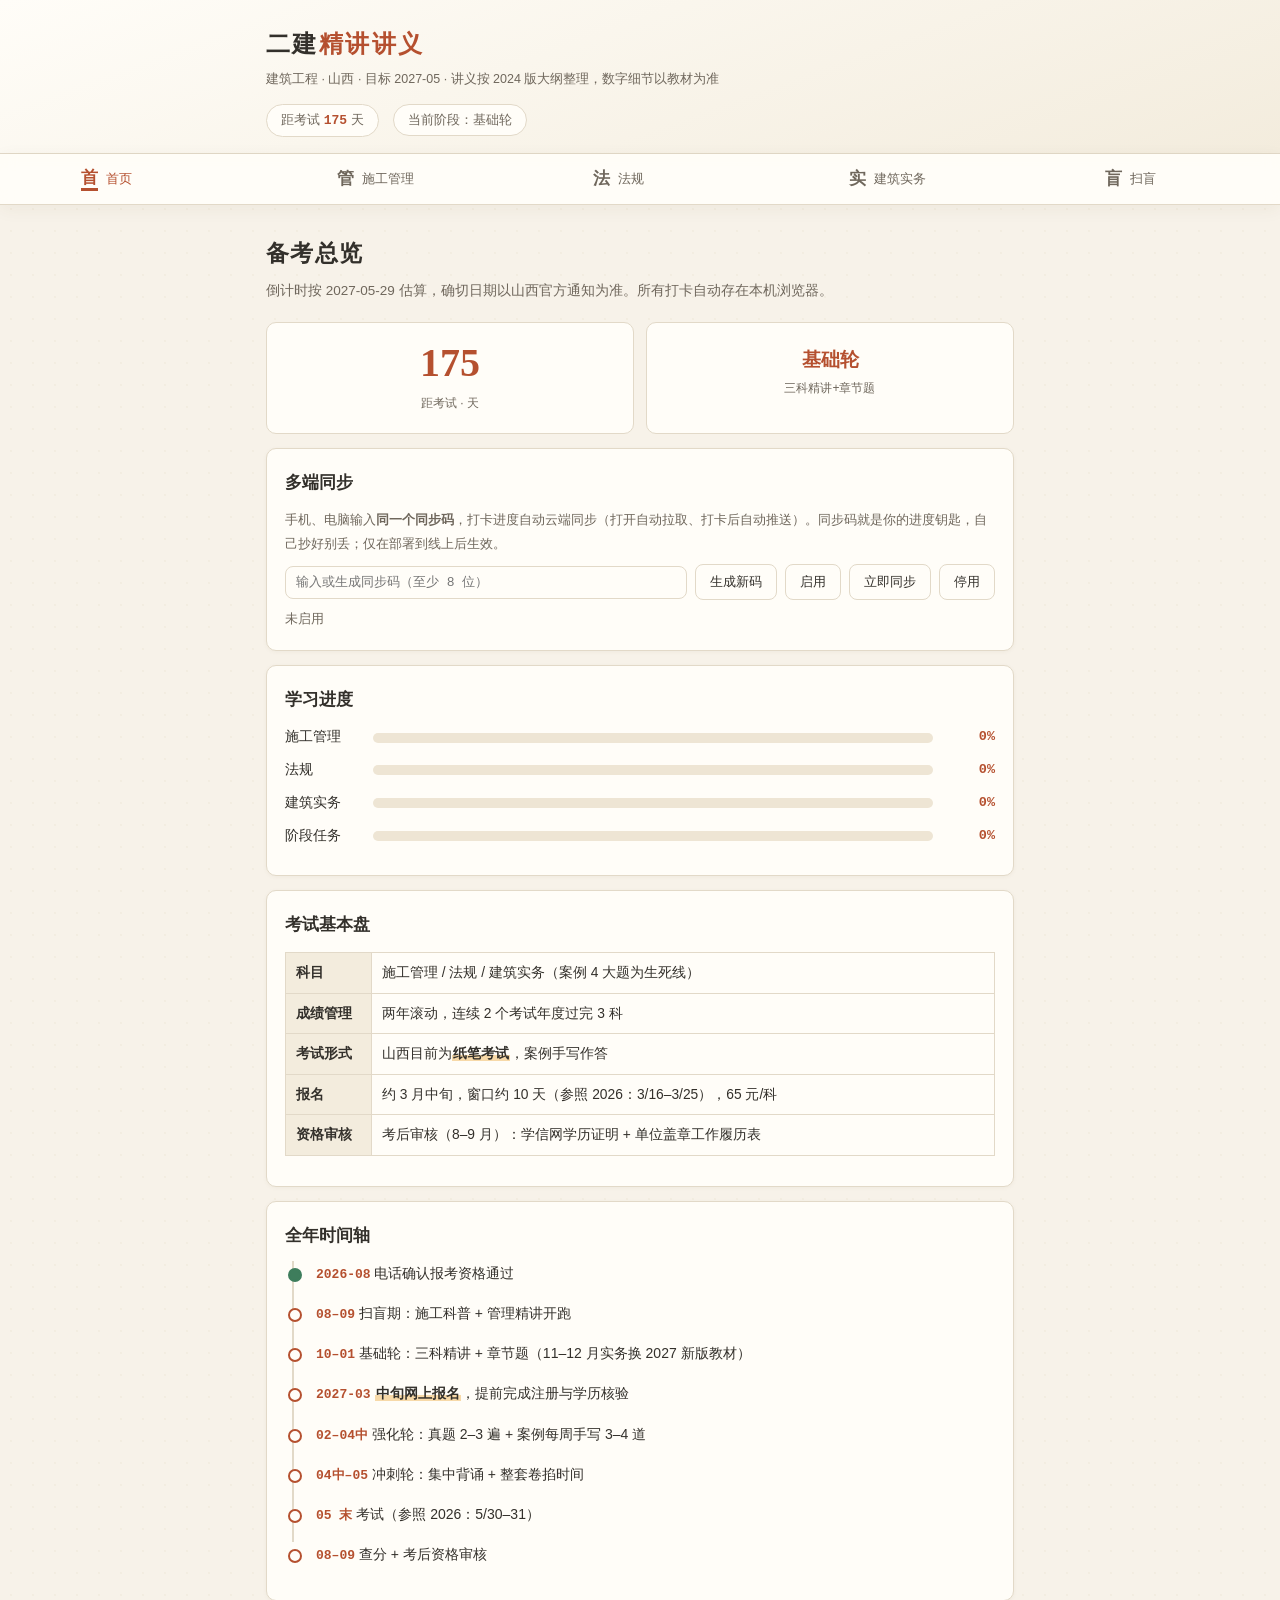
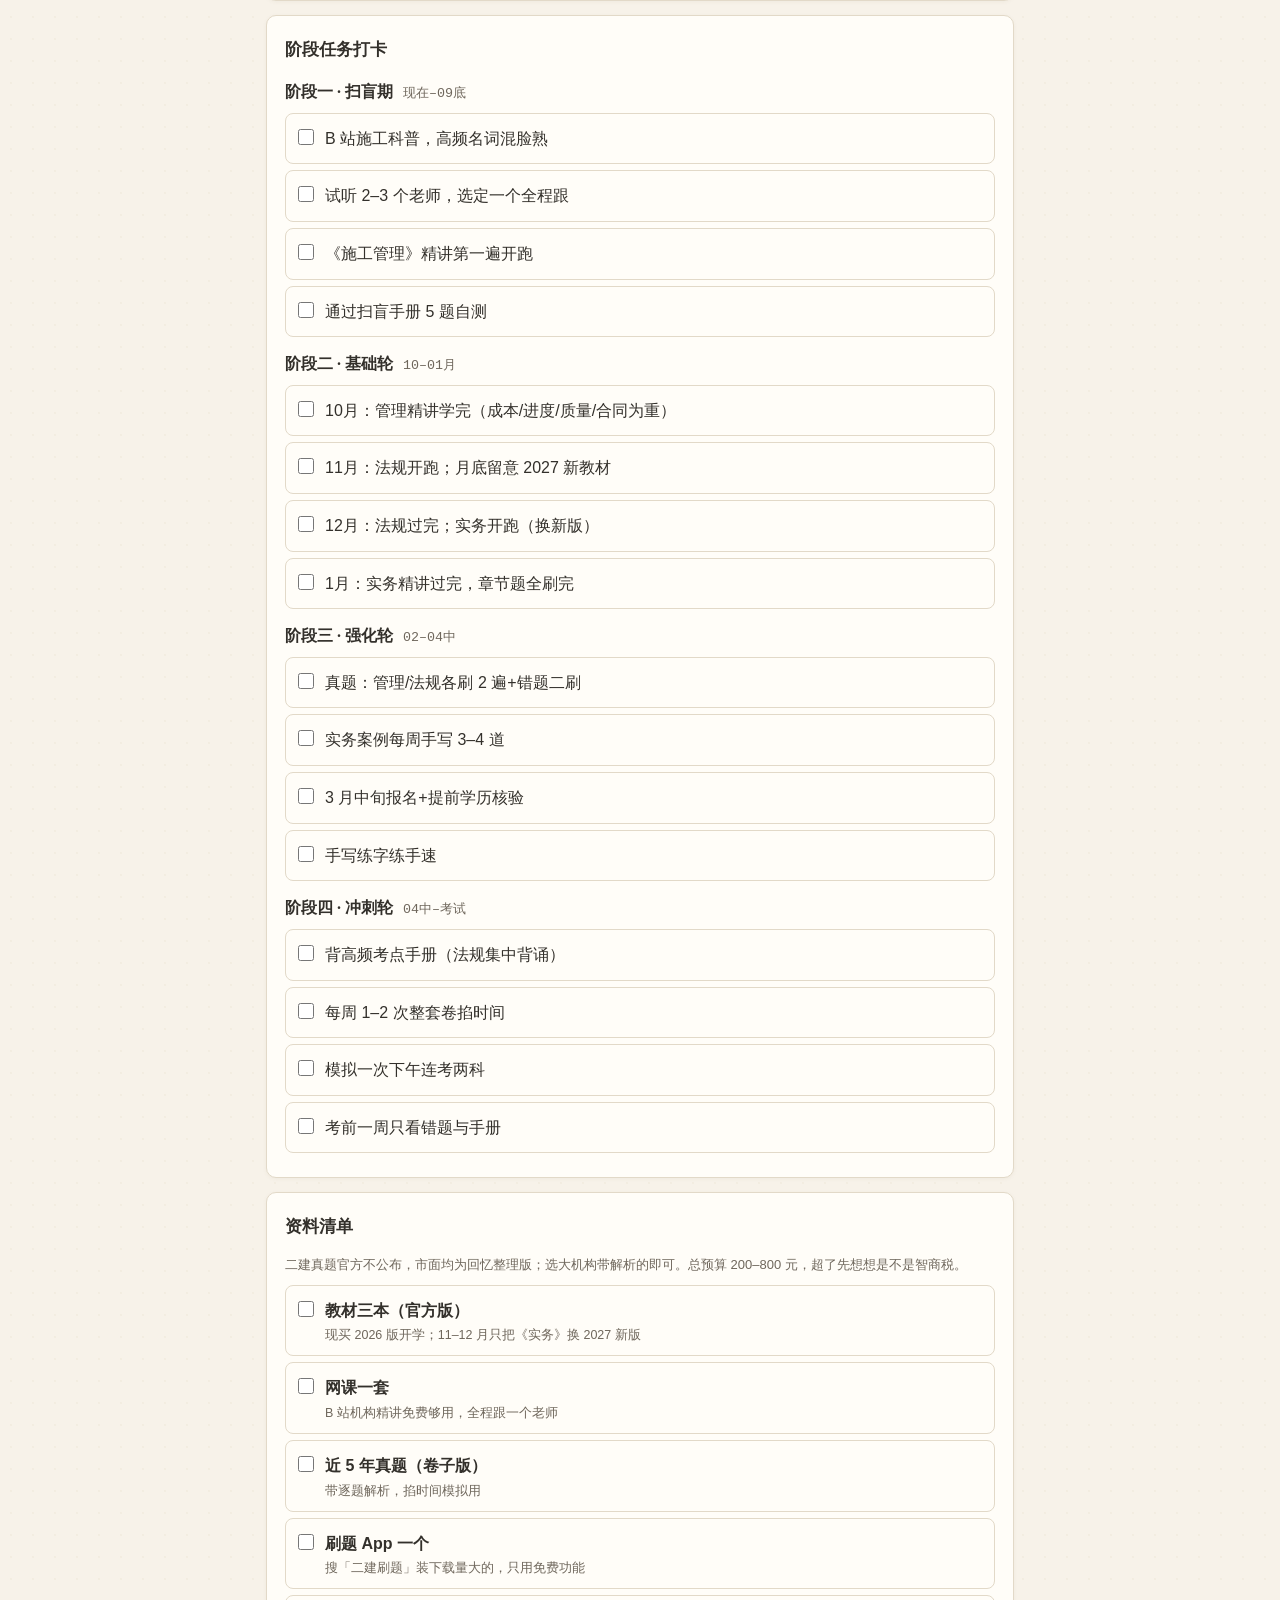
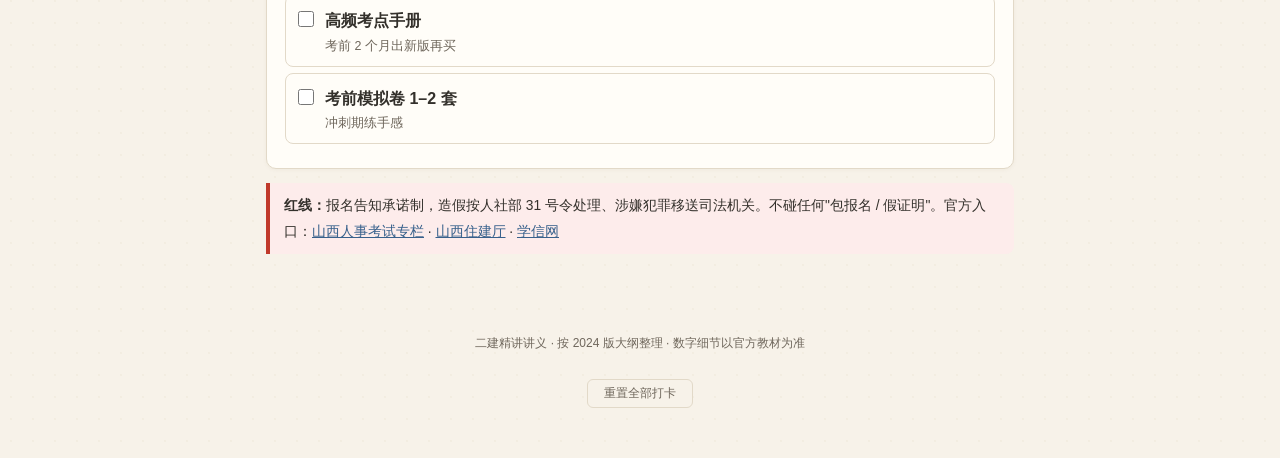
==== site/index.html @ c0845700 "初始化二建备考学习站：讲义页面、部署目录与备考笔记" ====
<!DOCTYPE html>
<html lang="zh-CN">
<head>
<meta charset="UTF-8">
<meta name="viewport" content="width=device-width, initial-scale=1.0, viewport-fit=cover">
<title>二建讲义 · 建筑工程 · 2027</title>
<link rel="manifest" href="manifest.webmanifest">
<meta name="theme-color" content="#b5502f">
<link rel="apple-touch-icon" href="icon.svg">
<style>
:root{
  --bg:#f7f2e9;          /* 米白纸 */
  --card:#fffdf8;
  --ink:#33302b;         /* 墨字 */
  --ink-2:#6f675c;       /* 次级 */
  --line:#e2d9c8;        /* 纸纹线 */
  --brick:#b5502f;       /* 砖陶红:重点/强调 */
  --brick-soft:#f6e3da;
  --gold:#8a6d1f;        /* 口诀金 */
  --gold-bg:#faf0d4;
  --green:#3e7d5c;       /* 完成绿 */
  --green-bg:#e4efe7;
  --blue:#38618c;        /* 链接/公式蓝 */
  --blue-bg:#e7edf5;
  --serif:Georgia,"Times New Roman","SimSun","宋体",serif;
  --sans:"Microsoft YaHei","微软雅黑",-apple-system,sans-serif;
  --mono:Consolas,"Courier New",monospace;
}
*{margin:0;padding:0;box-sizing:border-box}
html{-webkit-text-size-adjust:100%}
body{
  font-family:var(--sans);background:var(--bg);color:var(--ink);
  font-size:16px;line-height:1.85;
  background-image:radial-gradient(rgba(180,150,100,.06) 1px,transparent 1px);
  background-size:22px 22px;
  padding-bottom:calc(64px + env(safe-area-inset-bottom));
}
.wrap{max-width:780px;margin:0 auto;padding:0 16px}
/* ── 页头 ── */
header{
  background:linear-gradient(160deg,#fffdf8,#f3ecdd);
  border-bottom:1px solid var(--line);padding:22px 0 16px;
}
.brand{font-family:var(--serif);font-weight:700;font-size:24px;letter-spacing:.1em}
.brand b{color:var(--brick)}
.brand-sub{font-size:12.5px;color:var(--ink-2);margin-top:2px}
.head-meta{display:flex;gap:14px;align-items:center;margin-top:12px;flex-wrap:wrap;font-size:13px}
.chip{background:var(--card);border:1px solid var(--line);border-radius:20px;padding:3px 14px;color:var(--ink-2)}
.chip b{color:var(--brick);font-family:var(--mono)}
/* ── 底部导航（手机）/顶部（桌面） ── */
nav{
  position:fixed;left:0;right:0;bottom:0;z-index:90;
  background:rgba(255,253,248,.96);backdrop-filter:blur(8px);
  border-top:1px solid var(--line);
  display:flex;justify-content:space-around;
  padding-bottom:env(safe-area-inset-bottom);
  box-shadow:0 -4px 18px rgba(90,70,40,.08);
}
nav button{
  flex:1;max-width:120px;background:none;border:none;cursor:pointer;
  padding:9px 2px 7px;color:var(--ink-2);font-family:var(--sans);
  display:flex;flex-direction:column;align-items:center;gap:1px;font-size:11.5px;
}
nav button .nv{font-family:var(--serif);font-size:17px;font-weight:700;line-height:1.25}
nav button.on{color:var(--brick)}
nav button.on .nv{border-bottom:3px solid var(--brick)}
@media(min-width:820px){
  body{padding-bottom:30px}
  nav{position:sticky;top:0;bottom:auto;border-top:none;border-bottom:1px solid var(--line);box-shadow:0 4px 18px rgba(90,70,40,.06)}
  nav button{flex-direction:row;gap:8px;font-size:13px;padding:13px}
}
/* ── 版块 ── */
main section{display:none;padding:22px 0 40px}
main section.on{display:block;animation:fade .35s ease}
@keyframes fade{from{opacity:0;transform:translateY(8px)}to{opacity:1}}
h2.page-title{font-family:var(--serif);font-size:23px;letter-spacing:.06em;margin:6px 0 4px}
.page-lede{color:var(--ink-2);font-size:13.5px;margin-bottom:18px}
/* ── 卡片 ── */
.card{background:var(--card);border:1px solid var(--line);border-radius:10px;padding:18px;margin-bottom:14px;box-shadow:0 1px 4px rgba(90,70,40,.05)}
.card h3{font-family:var(--serif);font-size:17px;margin-bottom:10px}
/* ── 表格（手机可横滑） ── */
.tbl{overflow-x:auto;-webkit-overflow-scrolling:touch;margin:12px 0}
table{width:100%;border-collapse:collapse;font-size:13.8px;min-width:340px}
th,td{border:1px solid var(--line);padding:7px 10px;text-align:left;vertical-align:top}
th{background:#f3ecdd;font-weight:700;white-space:nowrap}
td{background:var(--card)}
.c{text-align:center}
.mono{font-family:var(--mono)}
mark{background:linear-gradient(transparent 62%,#f7d9a8 62%);color:inherit;font-weight:700;padding:0 1px}
.red{color:var(--brick);font-weight:700}
.dim{color:var(--ink-2)}
a{color:var(--blue)}
/* ── 进度条 ── */
.bar{height:10px;background:#eee5d4;border-radius:6px;overflow:hidden}
.bar>i{display:block;height:100%;width:0;border-radius:6px;background:linear-gradient(90deg,#d3773f,var(--brick));transition:width .7s ease}
.bar-row{display:grid;grid-template-columns:78px 1fr 52px;gap:10px;align-items:center;margin:8px 0;font-size:13.5px}
.bar-row .pct{font-family:var(--mono);text-align:right;color:var(--brick);font-weight:700}
/* ── 倒计时块 ── */
.dash-hero{display:grid;grid-template-columns:1fr 1fr;gap:12px;margin-bottom:14px}
.hero-cell{background:var(--card);border:1px solid var(--line);border-radius:10px;padding:16px;text-align:center}
.hero-cell b{display:block;font-family:var(--serif);font-size:40px;color:var(--brick);line-height:1.2}
.hero-cell span{font-size:12px;color:var(--ink-2)}
/* ── 打卡条目 ── */
.ck{display:flex;gap:11px;align-items:flex-start;padding:10px 12px;margin:6px 0;border:1px solid var(--line);border-radius:8px;background:var(--card);cursor:pointer;user-select:none}
.ck input{margin-top:5px;accent-color:var(--brick);width:16px;height:16px;flex:none;cursor:pointer}
.ck.done{background:var(--green-bg);border-color:#cfe0d3;opacity:.8}
.ck.done .ck-t{text-decoration:line-through;color:var(--ink-2)}
.ck small{display:block;color:var(--ink-2);font-size:12.5px;line-height:1.6}
/* ── 时间轴 ── */
.tl{list-style:none}
.tl li{position:relative;padding:0 0 14px 22px;border-left:2px solid var(--line);margin-left:7px;font-size:14px}
.tl li:last-child{border-left-color:transparent}
.tl li::before{content:"";position:absolute;left:-6px;top:7px;width:10px;height:10px;border-radius:50%;background:var(--card);border:2px solid var(--brick)}
.tl li.done::before{background:var(--green);border-color:var(--green)}
.tl b{color:var(--brick);font-family:var(--mono);font-size:13px}
/* ── 讲义：章节手风琴 ── */
details.lec{background:var(--card);border:1px solid var(--line);border-radius:10px;margin-bottom:12px;overflow:hidden}
details.lec>summary{
  list-style:none;cursor:pointer;padding:14px 16px;display:flex;gap:12px;align-items:center;
  -webkit-tap-highlight-color:transparent;
}
details.lec>summary::-webkit-details-marker{display:none}
.lec-no{
  font-family:var(--serif);font-size:22px;font-weight:700;color:var(--brick);
  width:34px;flex:none;text-align:center;line-height:1;
}
.lec-t{flex:1;min-width:0}
.lec-t b{font-size:15.5px;display:block;line-height:1.5}
.lec-t small{color:var(--ink-2);font-size:12px;display:block}
.lec-stars{color:var(--brick);font-size:12px;letter-spacing:1px;flex:none}
.lec-arrow{flex:none;color:var(--ink-2);transition:transform .25s;font-size:12px}
details[open]>summary .lec-arrow{transform:rotate(90deg)}
details[open]>summary{border-bottom:1px dashed var(--line)}
.lec-body{padding:6px 16px 18px}
/* 讲义排版组件 */
.lec-body h4{
  font-family:var(--serif);font-size:16px;margin:20px 0 8px;padding-left:10px;
  border-left:4px solid var(--brick);line-height:1.5;
}
.lec-body h5{font-size:14.5px;margin:14px 0 6px;color:var(--brick)}
.lec-body p{margin:8px 0;font-size:14.8px}
.lec-body ul,.lec-body ol{padding-left:22px;font-size:14.8px;margin:6px 0}
.lec-body li{margin:4px 0}
.kp{
  border:1px solid var(--line);border-left:4px solid var(--brick);border-radius:0 8px 8px 0;
  background:#fbf7ef;padding:10px 14px;margin:10px 0;font-size:14.5px;
}
.kp::before{content:"考点";display:inline-block;background:var(--brick);color:#fff;font-size:11px;border-radius:4px;padding:1px 7px;margin-right:8px;vertical-align:2px}
.memo{
  background:var(--gold-bg);border:1px dashed #d9bd6e;border-radius:8px;
  padding:10px 14px;margin:10px 0;font-size:14.5px;color:var(--gold);
}
.memo::before{content:"口诀";display:inline-block;background:var(--gold);color:#fff;font-size:11px;border-radius:4px;padding:1px 7px;margin-right:8px;vertical-align:2px}
.formula{
  background:var(--blue-bg);border-radius:8px;padding:12px 14px;margin:10px 0;
  font-family:var(--mono);font-size:14px;color:var(--blue);overflow-x:auto;white-space:nowrap;
}
.trap{
  background:#fdeceb;border:1px solid #eec5c0;border-radius:8px;
  padding:10px 14px;margin:10px 0;font-size:14px;
}
.trap::before{content:"易错";display:inline-block;background:#c0392b;color:#fff;font-size:11px;border-radius:4px;padding:1px 7px;margin-right:8px;vertical-align:2px}
.example{border:1px solid var(--line);border-radius:8px;margin:12px 0;overflow:hidden}
.example>.ex-q{padding:11px 14px;font-size:14.5px;background:#f3efe6}
.example>.ex-q::before{content:"例";display:inline-block;background:var(--green);color:#fff;font-size:11px;border-radius:4px;padding:1px 7px;margin-right:8px;vertical-align:2px}
.example>.ex-a{padding:11px 14px;font-size:14px;border-top:1px dashed var(--line);color:var(--ink-2)}
.numcard{display:grid;grid-template-columns:repeat(auto-fill,minmax(150px,1fr));gap:8px;margin:10px 0}
.numcard div{background:var(--card);border:1px solid var(--line);border-radius:8px;padding:8px 10px;font-size:13px;text-align:center}
.numcard b{display:block;font-family:var(--serif);font-size:20px;color:var(--brick)}
/* 章打卡行 */
.lec-done{display:flex;align-items:center;gap:8px;margin-top:16px;padding-top:12px;border-top:1px dashed var(--line);font-size:13.5px;color:var(--ink-2)}
.lec-done input{accent-color:var(--green);width:17px;height:17px}
/* 术语卡 */
.term-grid{display:grid;grid-template-columns:1fr 1fr;gap:9px}
@media(max-width:560px){.term-grid{grid-template-columns:1fr}}
.term{border:1px solid var(--line);border-radius:8px;background:var(--card);padding:10px 13px;font-size:13.5px;line-height:1.7}
.term b{color:var(--brick);display:block;font-size:14.5px}
/* 自测 */
.quiz{border:1px dashed #d9bd6e;background:var(--gold-bg);border-radius:8px;padding:11px 14px;margin:9px 0}
.quiz .q{font-weight:700;cursor:pointer;font-size:14.5px}
.quiz .a{display:none;margin-top:8px;padding-top:8px;border-top:1px dashed #d9bd6e;font-size:13.8px;color:var(--ink-2)}
.quiz.open .a{display:block}
.note{border-left:4px solid var(--gold);background:var(--gold-bg);padding:10px 14px;border-radius:0 8px 8px 0;font-size:13.8px;margin:12px 0}
.note.warn{border-left-color:#c0392b;background:#fdeceb}
footer{padding:26px 16px 20px;text-align:center;font-size:12px;color:var(--ink-2)}
footer button{background:none;border:1px solid var(--line);border-radius:6px;color:var(--ink-2);padding:5px 16px;font-size:12px;cursor:pointer;margin-top:6px}
.sync-btn{background:var(--card);border:1px solid var(--line);border-radius:8px;color:var(--ink);padding:8px 14px;font-size:13px;cursor:pointer;transition:all .2s}
.sync-btn:hover{border-color:var(--brick);color:var(--brick)}
#sync-input{flex:1;min-width:170px;padding:8px 10px;border:1px solid var(--line);border-radius:8px;background:var(--card);color:var(--ink);font-family:var(--mono);font-size:13px}
.svgwrap{background:var(--card);border:1px solid var(--line);border-radius:10px;padding:10px;margin:12px 0}
.svgwrap svg{width:100%;height:auto;display:block}
.legend{display:flex;gap:18px;flex-wrap:wrap;font-size:12px;color:var(--ink-2);margin-top:6px}
.legend i{display:inline-block;width:22px;height:0;border-top:3px solid var(--ink);vertical-align:middle;margin-right:5px}
.legend .l-key{border-top-color:var(--brick)}
.legend .l-dash{border-top-style:dashed;border-top-width:2px}
</style>
</head>
<body>

<header>
  <div class="wrap">
    <div class="brand">二建<b>精讲讲义</b></div>
    <div class="brand-sub">建筑工程 · 山西 · 目标 2027-05 · 讲义按 2024 版大纲整理，数字细节以教材为准</div>
    <div class="head-meta">
      <span class="chip">距考试 <b id="cd">—</b> 天</span>
      <span class="chip" id="phase-chip">—</span>
    </div>
  </div>
</header>

<nav id="nav">
  <button data-t="home" class="on"><span class="nv">首</span>首页</button>
  <button data-t="mgmt"><span class="nv">管</span>施工管理</button>
  <button data-t="law"><span class="nv">法</span>法规</button>
  <button data-t="prac"><span class="nv">实</span>建筑实务</button>
  <button data-t="base"><span class="nv">盲</span>扫盲</button>
</nav>

<main class="wrap">

<!-- ════════════ 首页 ════════════ -->
<section id="home" class="on">
  <h2 class="page-title">备考总览</h2>
  <p class="page-lede">倒计时按 2027-05-29 估算，确切日期以山西官方通知为准。所有打卡自动存在本机浏览器。</p>

  <div class="dash-hero">
    <div class="hero-cell"><b id="cd2">—</b><span>距考试 · 天</span></div>
    <div class="hero-cell"><b id="phase-name" style="font-size:19px;padding-top:10px">—</b><span id="phase-task">—</span></div>
  </div>

  <div class="card">
    <h3>多端同步</h3>
    <p class="dim" style="font-size:13px;margin-bottom:8px">手机、电脑输入<b>同一个同步码</b>，打卡进度自动云端同步（打开自动拉取、打卡后自动推送）。同步码就是你的进度钥匙，自己抄好别丢；仅在部署到线上后生效。</p>
    <div style="display:flex;gap:8px;flex-wrap:wrap;align-items:center">
      <input id="sync-input" placeholder="输入或生成同步码（至少 8 位）">
      <button class="sync-btn" id="btn-gen">生成新码</button>
      <button class="sync-btn" id="btn-use">启用</button>
      <button class="sync-btn" id="btn-sync">立即同步</button>
      <button class="sync-btn" id="btn-off">停用</button>
    </div>
    <div class="dim" style="font-size:12.5px;margin-top:8px" id="sync-status">未启用</div>
  </div>

  <div class="card">
    <h3>学习进度</h3>
    <div class="bar-row"><span>施工管理</span><div class="bar"><i id="bar-m"></i></div><span class="pct" id="pct-m">0%</span></div>
    <div class="bar-row"><span>法规</span><div class="bar"><i id="bar-f"></i></div><span class="pct" id="pct-f">0%</span></div>
    <div class="bar-row"><span>建筑实务</span><div class="bar"><i id="bar-s"></i></div><span class="pct" id="pct-s">0%</span></div>
    <div class="bar-row"><span>阶段任务</span><div class="bar"><i id="bar-p"></i></div><span class="pct" id="pct-p">0%</span></div>
  </div>

  <div class="card">
    <h3>考试基本盘</h3>
    <div class="tbl"><table>
      <tr><th style="width:86px">科目</th><td>施工管理 / 法规 / 建筑实务（案例 4 大题为生死线）</td></tr>
      <tr><th>成绩管理</th><td>两年滚动，连续 2 个考试年度过完 3 科</td></tr>
      <tr><th>考试形式</th><td>山西目前为<mark>纸笔考试</mark>，案例手写作答</td></tr>
      <tr><th>报名</th><td>约 3 月中旬，窗口约 10 天（参照 2026：3/16–3/25），65 元/科</td></tr>
      <tr><th>资格审核</th><td>考后审核（8–9 月）：学信网学历证明 + 单位盖章工作履历表</td></tr>
    </table></div>
  </div>

  <div class="card">
    <h3>全年时间轴</h3>
    <ul class="tl">
      <li class="done"><b>2026-08</b> 电话确认报考资格通过</li>
      <li><b>08–09</b> 扫盲期：施工科普 + 管理精讲开跑</li>
      <li><b>10–01</b> 基础轮：三科精讲 + 章节题（11–12 月实务换 2027 新版教材）</li>
      <li><b>2027-03</b> <mark>中旬网上报名</mark>，提前完成注册与学历核验</li>
      <li><b>02–04中</b> 强化轮：真题 2–3 遍 + 案例每周手写 3–4 道</li>
      <li><b>04中–05</b> 冲刺轮：集中背诵 + 整套卷掐时间</li>
      <li><b>05 末</b> 考试（参照 2026：5/30–31）</li>
      <li><b>08–09</b> 查分 + 考后资格审核</li>
    </ul>
  </div>

  <div class="card">
    <h3>阶段任务打卡</h3>
    <div id="plan-box"></div>
  </div>

  <div class="card">
    <h3>资料清单</h3>
    <p class="dim" style="font-size:13px;margin-bottom:8px">二建真题官方不公布，市面均为回忆整理版；选大机构带解析的即可。总预算 200–800 元，超了先想想是不是智商税。</p>
    <div id="mat-box"></div>
  </div>

  <div class="note warn"><b>红线：</b>报名告知承诺制，造假按人社部 31 号令处理、涉嫌犯罪移送司法机关。不碰任何"包报名 / 假证明"。官方入口：<a href="https://rst.shanxi.gov.cn/rsks/" target="_blank">山西人事考试专栏</a> · <a href="https://zjt.shanxi.gov.cn/" target="_blank">山西住建厅</a> · <a href="https://www.chsi.com.cn" target="_blank">学信网</a></div>
</section>

<!-- ════════════ 施工管理 ════════════ -->
<section id="mgmt">
  <h2 class="page-title">建设工程施工管理</h2>
  <p class="page-lede">七章 · 理解型科目 · 实务案例的地基。学习顺序即章节顺序；成本、进度、质量、合同四章为重中之重。学完一章在章末打卡。</p>

  <!-- 第一章 -->
  <details class="lec" id="lec-m1">
    <summary><span class="lec-no">壹</span><span class="lec-t"><b>施工管理</b><small>组织论 · 项目经理 · 风险 · 监理</small></span><span class="lec-stars">★★☆</span><span class="lec-arrow">▶</span></summary>
    <div class="lec-body">
      <h4>1. 建设工程项目管理的类型</h4>
      <p>按管理方立场分：<mark>业主方</mark>（管理的核心，全过程）、设计方、施工方、供货方、建设项目工程总承包方的项目管理。</p>
      <div class="kp">业主方项目管理的目标：投资目标、进度目标、质量目标；其项目管理是全过程的管理，是<mark>管理的核心</mark>。</div>
      <div class="kp">施工方项目管理的目标：施工<mark>成本</mark>目标、施工<mark>进度</mark>目标、施工<mark>质量</mark>目标（还有安全目标）。选择题常拿"投资目标"混进施工方目标里——投资目标属于业主方。</div>
      <h4>2. 施工管理的组织（组织论，年年考）</h4>
      <p>组织论三大工具关系：<mark>项目结构图</mark>（把项目拆成任务，WBS 思想）→ <mark>组织结构图</mark>（谁指挥谁）→ <mark>合同结构图</mark>（谁和谁签合同）。三种图长得像，考区别：</p>
      <div class="tbl"><table>
        <tr><th>图</th><th>反映</th><th>连线含义</th></tr>
        <tr><td>项目结构图</td><td>任务分解</td><td>矩形框 + 直线，无方向</td></tr>
        <tr><td>组织结构图</td><td>指令关系</td><td><mark>单向箭线</mark>（上指挥下）</td></tr>
        <tr><td>合同结构图</td><td>合同关系</td><td><mark>双向箭线</mark></td></tr>
      </table></div>
      <h5>三种组织结构模式</h5>
      <div class="tbl"><table>
        <tr><th>模式</th><th>指令源</th><th>特点</th></tr>
        <tr><td>职能组织结构</td><td class="red">多个</td><td>各职能部门都能下指令，易矛盾（传统企业）</td></tr>
        <tr><td>线性组织结构</td><td class="red">唯一</td><td>指令路径单一不打架，但路径可能太长（军队式）</td></tr>
        <tr><td>矩阵组织结构</td><td class="red">纵横两个</td><td>纵向职能 + 横向项目；指令矛盾时可由总经理协调或授权一方优先（大型项目常用）</td></tr>
      </table></div>
      <div class="memo">指令源数量：职能"多"、线性"一"、矩阵"二"——多一二，念一遍就记住。</div>
      <div class="svgwrap"><svg viewBox="0 0 720 215" xmlns="http://www.w3.org/2000/svg" font-family="Microsoft YaHei,sans-serif">
        <line x1="240" y1="12" x2="240" y2="185" stroke="#e2d9c8"/><line x1="480" y1="12" x2="480" y2="185" stroke="#e2d9c8"/>
        <rect x="70" y="22" width="100" height="30" rx="4" fill="#fffdf8" stroke="#33302b" stroke-width="1.5"/><text x="120" y="42" text-anchor="middle" font-size="13" fill="#33302b">项目经理</text>
        <rect x="28" y="85" width="88" height="30" rx="4" fill="#fffdf8" stroke="#33302b" stroke-width="1.5"/><text x="72" y="105" text-anchor="middle" font-size="13" fill="#33302b">技术部</text>
        <rect x="124" y="85" width="88" height="30" rx="4" fill="#fffdf8" stroke="#33302b" stroke-width="1.5"/><text x="168" y="105" text-anchor="middle" font-size="13" fill="#33302b">生产部</text>
        <rect x="70" y="150" width="100" height="30" rx="4" fill="#fffdf8" stroke="#33302b" stroke-width="1.5"/><text x="120" y="170" text-anchor="middle" font-size="13" fill="#33302b">作业队</text>
        <path d="M120,52 V66 H72 V77" fill="none" stroke="#33302b" stroke-width="1.5"/><polygon points="68,77 72,85 76,77" fill="#33302b"/>
        <path d="M120,52 V66 H168 V77" fill="none" stroke="#33302b" stroke-width="1.5"/><polygon points="164,77 168,85 172,77" fill="#33302b"/>
        <path d="M72,115 V132 H120 V137" fill="none" stroke="#b5502f" stroke-width="1.8"/>
        <path d="M168,115 V132 H120 V137" fill="none" stroke="#b5502f" stroke-width="1.8"/><polygon points="116,137 120,145 124,137" fill="#b5502f"/>
        <text x="120" y="205" text-anchor="middle" font-size="12" fill="#b5502f">职能式：多指令源，易打架</text>
        <rect x="310" y="22" width="100" height="30" rx="4" fill="#fffdf8" stroke="#33302b" stroke-width="1.5"/><text x="360" y="42" text-anchor="middle" font-size="13" fill="#33302b">项目经理</text>
        <rect x="310" y="85" width="100" height="30" rx="4" fill="#fffdf8" stroke="#33302b" stroke-width="1.5"/><text x="360" y="105" text-anchor="middle" font-size="13" fill="#33302b">施工员</text>
        <rect x="310" y="150" width="100" height="30" rx="4" fill="#fffdf8" stroke="#33302b" stroke-width="1.5"/><text x="360" y="170" text-anchor="middle" font-size="13" fill="#33302b">作业队</text>
        <line x1="360" y1="52" x2="360" y2="77" stroke="#33302b" stroke-width="1.8"/><polygon points="356,77 360,85 364,77" fill="#33302b"/>
        <line x1="360" y1="115" x2="360" y2="142" stroke="#33302b" stroke-width="1.8"/><polygon points="356,142 360,150 364,142" fill="#33302b"/>
        <text x="360" y="205" text-anchor="middle" font-size="12" fill="#33302b">线性式：指令唯一，路径可能长</text>
        <rect x="550" y="22" width="100" height="30" rx="4" fill="#fffdf8" stroke="#33302b" stroke-width="1.5"/><text x="600" y="42" text-anchor="middle" font-size="13" fill="#33302b">职能部门</text>
        <rect x="486" y="110" width="84" height="30" rx="4" fill="#fffdf8" stroke="#b5502f" stroke-width="1.5"/><text x="528" y="130" text-anchor="middle" font-size="13" fill="#b5502f">项目经理</text>
        <rect x="600" y="104" width="106" height="40" rx="4" fill="#f6e3da" stroke="#33302b" stroke-width="1.5"/><text x="653" y="129" text-anchor="middle" font-size="13" fill="#33302b">作业任务</text>
        <line x1="600" y1="52" x2="600" y2="96" stroke="#33302b" stroke-width="1.8"/><polygon points="596,96 600,104 604,96" fill="#33302b"/>
        <line x1="570" y1="125" x2="592" y2="125" stroke="#b5502f" stroke-width="1.8"/><polygon points="592,121 600,125 592,129" fill="#b5502f"/>
        <text x="600" y="205" text-anchor="middle" font-size="12" fill="#33302b">矩阵式：纵横两个指令源</text>
      </svg></div>
      <h4>3. 施工组织设计</h4>
      <p>分类：<mark>施工组织总设计</mark>（以整个建设项目为对象）、<mark>单位工程施工组织设计</mark>（以单位工程为对象）、<mark>施工方案</mark>（以分部分项工程为对象）。基本内容五大件：工程概况、施工部署与施工方案、施工进度计划、施工平面图、主要技术经济指标。</p>
      <h4>4. 项目经理（与二建证书直接相关）</h4>
      <div class="kp">施工企业项目经理是企业法定代表人在项目上的<mark>委托代理人</mark>，其权限来自企业法定代表人的授权（法定代表人授权委托书）。</div>
      <ul>
        <li>项目经理的责任：贯彻法规与企业制度、履行项目管理目标责任书、组织编制项目管理实施规划等</li>
        <li>大中型工程项目施工的项目经理必须由<mark>取得建造师注册证书</mark>的人员担任</li>
      </ul>
      <h4>5. 施工风险管理</h4>
      <div class="formula">流程：风险识别 → 风险评估 → 风险响应 → 风险控制</div>
      <p>风险响应对策四种：<mark>规避</mark>（不干了/改方案）、<mark>减轻</mark>、<mark>自留</mark>（自己扛）、<mark>转移</mark>（买保险、分包）。选择题给场景判断属于哪种。</p>
      <h4>6. 建设工程监理</h4>
      <div class="kp">监理的工作性质：<mark>服务性、科学性、独立性、公正性</mark>。"公正性"指在委托方（业主）与被监理方（施工方）间公正——监理受业主委托但不偏袒业主。</div>
      <ul>
        <li>监理主要方式：<mark>旁站</mark>（关键部位全程盯）、<mark>巡视</mark>（转着看）、<mark>平行检验</mark>（自己独立测一遍）</li>
        <li>工程建设监理规划：总监理工程师主持编制；监理实施细则：专业监理工程师编制</li>
        <li>监理发现严重质量隐患：要求整改 → 拒不整改则<mark>报告建设单位</mark>；必要时要求暂停施工</li>
      </ul>
      <div class="trap">"监理受业主委托，所以听业主的"——错。监理具有独立性与公正性，对违法违规行为不能配合业主隐瞒。</div>
      <h4>7. 项目目标的动态控制（每年必考）</h4>
      <div class="formula">动态控制三步循环：① 目标分解 → ② 收集实际值与计划值<mark>定期比较</mark> → ③ 有偏差则纠偏（循环往复）</div>
      <div class="kp">纠偏措施四类（判断题）：<mark>组织措施</mark>（调人员、调分工、调流程——最常用且通常最经济）、<mark>管理措施</mark>（调方法、调合同、调风险应对）、<mark>经济措施</mark>（资金保障、奖惩）、<mark>技术措施</mark>（改设计、改方案、改工艺）。给场景判类别是固定题型："调整进度管理的方法和手段"属于管理措施，别选成组织措施。</div>
      <div class="trap">动态控制的核心环节是"定期<mark>比较</mark>计划值与实际值"——不是"收集数据"也不是"纠偏"，单选爱抠这个字眼。</div>
      <h4>8. 施工组织设计的编审与动态管理</h4>
      <ul>
        <li>施工组织设计由项目负责人主持编制，<mark>施工单位技术负责人</mark>审批；专项施工方案由项目技术负责人组织编制</li>
        <li>规模较大的分部分项工程和专业性较强的项目，单独编制专项施工方案</li>
        <li>动态管理：工程设计有重大修改、主要施工方法有重大调整、主要施工资源配置有重大调整、施工环境有重大改变时，<mark>及时修改或补充</mark>施工组织设计，重新审批后实施</li>
      </ul>
      <h4>9. 项目管理目标责任书与项目经理权限</h4>
      <ul>
        <li>项目管理目标责任书：<mark>企业法定代表人或其授权人</mark>与项目经理协商制定，在项目实施之前签订</li>
        <li>项目经理主要权限：参与项目招投标与合同签订、参与组建项目部、主持项目部工作、决定授权范围内的资金投入和使用、参与选择物资供应单位、参与选择并直接管理分包人等</li>
        <li>项目经理不得同时担任两个及以上项目的项目负责人（发包人书面同意且非施工高峰期等特殊情形除外，以教材为准）</li>
      </ul>
      <h4>10. 施工风险的评估与分级</h4>
      <div class="tbl"><table>
        <tr><th>维度</th><th>说明</th></tr>
        <tr><td>风险量 = 概率 × 损失</td><td>二维评估：发生概率（大/小）× 损失量（大/小）组成风险等级矩阵</td></tr>
        <tr><td>概率大 + 损失大</td><td>高风险——优先规避或转移</td></tr>
        <tr><td>概率小 + 损失小</td><td>低风险——通常自留</td></tr>
      </table></div>
      <p>施工风险类型四类：组织风险、经济与管理风险、工程环境风险（自然灾害、地质条件）、技术风险（设计缺陷、工艺不成熟）——给场景判类型。</p>
      <div class="lec-done"><input type="checkbox" data-id="m1" class="lecdone">本章讲义已学完（同步到首页进度）</div>
    </div>
  </details>

  <!-- 第二章 -->
  <details class="lec" id="lec-m2">
    <summary><span class="lec-no">贰</span><span class="lec-t"><b>施工成本管理</b><small>费用构成 · 计价 · 赢得值法（必考计算）</small></span><span class="lec-stars">★★★</span><span class="lec-arrow">▶</span></summary>
    <div class="lec-body">
      <h4>1. 建筑安装工程费的两种拆法（先分清"按什么划分"）</h4>
      <div class="tbl"><table>
        <tr><th>划分方式</th><th>组成</th></tr>
        <tr><td><mark>按费用构成要素</mark></td><td>人工费 + 材料费 + 施工机具使用费 + 企业管理费 + 利润 + 规费 + 税金</td></tr>
        <tr><td><mark>按造价形成</mark></td><td>分部分项工程费 + 措施项目费 + 其他项目费 + 规费 + 税金</td></tr>
      </table></div>
      <div class="memo">要素看"人材机管利规税"；造价看"分措其规税"。规费税金两边都有。</div>
      <ul>
        <li>人工费包括：工资、奖金、津贴补贴、加班加点工资、特殊情况下支付的工资</li>
        <li>规费（政府强制缴纳）：社会保险费（养老/失业/医疗/生育/工伤）+ 住房公积金——<mark>不得作为竞争性费用</mark></li>
        <li>措施项目费：安全文明施工费（<mark>不可竞争费</mark>）、夜间施工、二次搬运、冬雨期施工、大型机械进出场及安拆等</li>
      </ul>
      <div class="trap">"安全文明施工费可以让利优惠"——错，它是不可竞争费用，投标不得低于规定标准。</div>
      <h4>2. 增值税</h4>
      <div class="kp">一般计税方法：税率 <mark>9%</mark>（建筑业），税前造价不含可抵扣进项税；简易计税：征收率 <mark>3%</mark>（小规模纳税人或清包工/甲供工程等可选）。具体适用以教材为准。</div>
      <h4>3. 成本管理的任务链</h4>
      <div class="formula">成本预测 → 成本计划 → 成本控制 → 成本核算 → 成本分析 → 成本考核</div>
      <ul>
        <li>成本计划三类：<mark>竞争性</mark>（投标报价用）、<mark>指导性</mark>（选派项目经理阶段、责任成本目标）、<mark>实施性</mark>（项目施工准备阶段、以施工预算为依据编制）</li>
        <li>成本核算"三同步"：形象进度、产值统计、实际成本归集三者口径一致</li>
        <li>成本分析基本方法：比较法、<mark>因素分析法</mark>（连环置换，会算）、差额计算法、比率法</li>
      </ul>
      <h5>因素分析法（连环置换）步骤</h5>
      <ol>
        <li>确定分析对象（实际 − 目标的差额）</li>
        <li>各因素按"数量在前、价值在后"排序</li>
        <li>以目标数为基础，<mark>依次</mark>用实际数替换一个因素，每替换一次算一次差</li>
        <li>各次差额之和 = 总差额（自检手段）</li>
      </ol>
      <h4>4. 赢得值法（挣值法）——案例与选择双料必考</h4>
      <p>三个基本值（名字长，用程序员方式记：都是"预算/实际 × 计划量/完成量"的组合）：</p>
      <div class="tbl"><table>
        <tr><th>符号</th><th>全称</th><th>公式含义</th></tr>
        <tr><td class="mono">BCWS</td><td>计划工作预算费用</td><td>计划量 × 预算价（基准线）</td></tr>
        <tr><td class="mono">BCWP</td><td>已完工作预算费用（<mark>赢得值</mark>）</td><td><mark>已完量 × 预算价</mark></td></tr>
        <tr><td class="mono">ACWP</td><td>已完工作实际费用</td><td>已完量 × 实际价</td></tr>
      </table></div>
      <div class="formula">
        费用偏差 CV = BCWP − ACWP　（负=超支）<br>
        进度偏差 SV = BCWP − BCWS　（负=拖后）<br>
        费用绩效指数 CPI = BCWP / ACWP　（&lt;1 超支）<br>
        进度绩效指数 SPI = BCWP / BCWS　（&lt;1 拖后）
      </div>
      <div class="memo">四个公式全部"<mark>赢得值打头</mark>"（BCWP 在前）；比的对象——费用找"实际"（ACWP），进度找"计划"（BCWS）。</div>
      <div class="svgwrap"><svg viewBox="0 0 720 275" xmlns="http://www.w3.org/2000/svg" font-family="Microsoft YaHei,sans-serif">
        <line x1="60" y1="235" x2="660" y2="235" stroke="#33302b" stroke-width="2"/><polygon points="660,231 668,235 660,239" fill="#33302b"/>
        <line x1="60" y1="235" x2="60" y2="38" stroke="#33302b" stroke-width="2"/><polygon points="56,38 60,30 64,38" fill="#33302b"/>
        <text x="640" y="252" font-size="11.5" fill="#6f675c">时间</text>
        <text x="24" y="36" font-size="11.5" fill="#6f675c">费用</text>
        <path d="M60,235 Q360,190 640,50" fill="none" stroke="#33302b" stroke-width="2.5" stroke-dasharray="7 5"/>
        <path d="M60,235 Q280,225 450,75" fill="none" stroke="#b5502f" stroke-width="3"/>
        <path d="M60,235 Q300,232 450,170" fill="none" stroke="#8a6d1f" stroke-width="3"/>
        <line x1="450" y1="235" x2="450" y2="60" stroke="#8a8378" stroke-width="1.2" stroke-dasharray="4 4"/>
        <text x="450" y="52" text-anchor="middle" font-size="12" fill="#6f675c">检查日</text>
        <circle cx="450" cy="75" r="4" fill="#b5502f"/><circle cx="450" cy="133" r="4" fill="#33302b"/><circle cx="450" cy="170" r="4" fill="#8a6d1f"/>
        <line x1="466" y1="75" x2="466" y2="170" stroke="#b5502f" stroke-width="1.5"/>
        <polygon points="462,83 466,75 470,83" fill="#b5502f"/><polygon points="462,162 466,170 470,162" fill="#b5502f"/>
        <text x="474" y="118" font-size="12" fill="#b5502f">CV 超支</text>
        <text x="474" y="133" font-size="10.5" fill="#b5502f">BCWP−ACWP&lt;0</text>
        <line x1="520" y1="133" x2="520" y2="170" stroke="#33302b" stroke-width="1.5"/>
        <polygon points="516,141 520,133 524,141" fill="#33302b"/><polygon points="516,162 520,170 524,162" fill="#33302b"/>
        <text x="528" y="148" font-size="12" fill="#33302b">SV 拖后</text>
        <text x="528" y="163" font-size="10.5" fill="#33302b">BCWP−BCWS&lt;0</text>
        <line x1="75" y1="52" x2="110" y2="52" stroke="#33302b" stroke-width="2.5" stroke-dasharray="7 5"/><text x="116" y="56" font-size="12" fill="#33302b">BCWS 计划值（基准线）</text>
        <line x1="75" y1="72" x2="110" y2="72" stroke="#b5502f" stroke-width="3"/><text x="116" y="76" font-size="12" fill="#33302b">ACWP 实际花费</text>
        <line x1="75" y1="92" x2="110" y2="92" stroke="#8a6d1f" stroke-width="3"/><text x="116" y="96" font-size="12" fill="#33302b">BCWP 赢得值 = 已完量 × 预算价</text>
        <text x="360" y="268" text-anchor="middle" font-size="11.5" fill="#6f675c">图为"又超支又拖后"：实际花的（红）在上，实际挣的（金）在下</text>
      </svg></div>
      <div class="example">
        <div class="ex-q">某工程预算单价 100 元/m³，计划 5 月完成 1000m³；实际完成 900m³，实际单价 110 元/m³。求 CV、SV 并判断状态。</div>
        <div class="ex-a">BCWS=1000×100=10 万；BCWP=900×100=9 万；ACWP=900×110=9.9 万。<br>CV=9−9.9=<b>−0.9 万（超支）</b>；SV=9−10=<b>−1 万（进度拖后）</b>。<br>口径检查：两个偏差都是 BCWP 打头，费用减实际、进度减计划。</div>
      </div>
      <h4>5. 降低成本的措施</h4>
      <p>四类措施判断题：<mark>组织</mark>措施（调人调结构，一般不增加费用）、<mark>技术</mark>措施（改方案改工艺）、<mark>经济</mark>措施（资金激励审核）、<mark>合同</mark>措施（索赔、合同条款）。给场景选类别，注意组织措施最经济。</p>
      <h4>6. 费用细目深挖（选择题细节库）</h4>
      <ul>
        <li><mark>材料费</mark>构成：材料原价 + 运杂费 + 运输损耗费 + <mark>采购及保管费</mark>（四项都算材料费，别漏采保费）</li>
        <li><mark>施工机具使用费</mark>（台班单价七项）：折旧费、检修费、维护费、安拆费及场外运费、人工费（机上司机）、燃料动力费、税费</li>
        <li><mark>企业管理费</mark>：管理人员工资、办公费、差旅费、固定资产使用费、劳动保险费、工会经费、职工教育经费、财产保险费、财务费、税金（附加税费）以及<mark>检验试验费</mark>等</li>
      </ul>
      <div class="trap">检验试验费的归属是经典陷阱：施工企业按规范<mark>自行检验</mark>的费用计入企业管理费；<mark>新结构、新材料的试验费</mark>和建设单位要求的<mark>对具有出厂合格证明的材料进行检验</mark>的费用，由<mark>建设单位</mark>承担（不在企业管理费里）。</div>
      <h4>7. 合同价款的支付链条</h4>
      <div class="formula">预付款（开工前，用于备料，随进度款<mark>逐次扣回</mark>）→ 进度款（按月/按节点计量支付）→ 竣工结算款 → 质量保证金（缺陷责任期满返还）</div>
      <ul>
        <li>安全文明施工费应<mark>及时预付、专款专用</mark>，不得作为竞争性报价</li>
        <li>质量保证金预留比例：不得超过工程价款结算总额的 <mark>3%</mark>；缺陷责任期一般 1 年、最长不超过 <mark>2 年</mark>（缺陷责任期不等于保修期，保修期见法规科第七章）</li>
      </ul>
      <h4>8. 成本分析方法补充</h4>
      <ul>
        <li>比较法的三种对比：实际与<mark>目标</mark>对比、本期实际与<mark>上期实际</mark>对比、与本行业<mark>先进水平</mark>对比</li>
        <li>差额计算法：因素分析法的简化形式；比率法：相关比率、构成比率、动态比率</li>
      </ul>
      <div class="example">
        <div class="ex-q">因素分析法完整算例：某分项目标成本 = 500m³ × 400元/m³ × 损耗系数1.05 = 210 000 元；实际 = 520m³ × 410元/m³ × 1.03 = 219 596 元。分析各因素影响。</div>
        <div class="ex-a">排序规则：数量在前、价值在后、损耗最后。<br>
        ① 换产量：520×400×1.05 = 218 400，差 +8 400（产量增加使成本升高 8400）<br>
        ② 换单价：520×410×1.05 = 223 860，差 +5 460<br>
        ③ 换损耗：520×410×1.03 = 219 596，差 −4 264（损耗率下降节约 4264）<br>
        验算：8 400 + 5 460 − 4 264 = 9 596 = 总差额（219 596 − 210 000）。<br>
        考点：<b>替换顺序不能乱</b>（乱了每项影响值全变）；每次只换一个因素；各项差额之和必等于总差额（用来自检）。</div>
      </div>
      <h4>9. 施工成本控制的依据</h4>
      <p>合同文件、成本计划、<mark>进度报告</mark>、工程变更——注意进度报告也是成本控制依据（成本与进度天生绑定，赢得值法就是明证），单选常考。</p>
      <div class="lec-done"><input type="checkbox" data-id="m2" class="lecdone">本章讲义已学完</div>
    </div>
  </details>

  <!-- 第三章 -->
  <details class="lec" id="lec-m3">
    <summary><span class="lec-no">叁</span><span class="lec-t"><b>施工进度管理</b><small>横道图 · 双代号网络计划 · 前锋线（你的送分章）</small></span><span class="lec-stars">★★★</span><span class="lec-arrow">▶</span></summary>
    <div class="lec-body">
      <h4>1. 进度计划的表达：横道图 vs 网络图</h4>
      <div class="tbl"><table>
        <tr><th>横道图（甘特图）</th><th>网络图</th></tr>
        <tr><td>直观易懂，但<mark>不能反映工作间逻辑关系</mark>、找不出关键路径</td><td>逻辑关系清晰、能算时间参数、能找关键路径，是考试主角</td></tr>
      </table></div>
      <h4>2. 双代号网络图：术语翻译（程序员视角）</h4>
      <div class="tbl"><table>
        <tr><th>考试术语</th><th>程序员术语</th></tr>
        <tr><td>双代号网络图</td><td>DAG：<mark>边=工作</mark>，节点=事件</td></tr>
        <tr><td>紧前 / 紧后工作</td><td>前驱 / 后继</td></tr>
        <tr><td>虚工作（虚箭线，时长 0）</td><td>为"一条边唯一标识一项工作"约束而加的纯依赖边</td></tr>
        <tr><td>关键路径</td><td>源到汇的<mark>最长路径</mark>（决定总工期）</td></tr>
        <tr><td>总时差 TF</td><td>slack：最多拖多久不影响<mark>总工期</mark></td></tr>
        <tr><td>自由时差 FF</td><td>最多拖多久不影响<mark>紧后工作最早开始</mark></td></tr>
      </table></div>
      <div class="kp">绘图规则：单起点、单终点、无循环、无双向箭头；两节点之间<mark>只能有一条实箭线</mark>（所以需要虚工作）；节点编号箭尾小于箭头。</div>
      <h4>3. 六个时间参数与算法</h4>
      <div class="formula">
        EF = ES + D　　LS = LF − D<br>
        TF = LS − ES = LF − EF<br>
        FF = min(紧后 ES) − EF　（无紧后：FF = 工期 − EF）<br>
        正推(拓扑序)：ES = max(前驱 EF)；工期 T = max(EF)<br>
        逆推(逆序)：LF = min(紧后 LS)<br>
        TF = 0 的工作连起来 = 关键路径
      </div>
      <div class="note">三条恒真性质：关键工作 ⇔ TF=0；<b>FF ≤ TF 恒成立</b>；关键路径可能不止一条。</div>
      <h4>4. 完整例题</h4>
      <div class="tbl"><table>
        <tr><th class="c">工作</th><th class="c">A</th><th class="c">B</th><th class="c">C</th><th class="c">D</th><th class="c">E</th><th class="c">F</th></tr>
        <tr><th>持续(天)</th><td class="c mono">3</td><td class="c mono">4</td><td class="c mono">5</td><td class="c mono">6</td><td class="c mono">4</td><td class="c mono">3</td></tr>
        <tr><th>紧前</th><td class="c">—</td><td class="c">—</td><td class="c">A</td><td class="c">A、B</td><td class="c">C、D</td><td class="c">D</td></tr>
      </table></div>
      <div class="svgwrap">
        <svg viewBox="0 0 700 340" xmlns="http://www.w3.org/2000/svg" font-family="Consolas,monospace">
          <defs>
            <marker id="ar" viewBox="0 0 10 10" refX="9" refY="5" markerWidth="8" markerHeight="8" orient="auto-start-reverse"><path d="M0,0 L10,5 L0,10 z" fill="#33302b"/></marker>
            <marker id="arK" viewBox="0 0 10 10" refX="9" refY="5" markerWidth="8" markerHeight="8" orient="auto-start-reverse"><path d="M0,0 L10,5 L0,10 z" fill="#b5502f"/></marker>
          </defs>
          <line x1="77" y1="160" x2="198" y2="90"  stroke="#33302b" stroke-width="2" marker-end="url(#ar)"/>
          <line x1="215" y1="100" x2="215" y2="240" stroke="#33302b" stroke-width="2" stroke-dasharray="7 6" marker-end="url(#ar)"/>
          <line x1="235" y1="80" x2="520" y2="80"  stroke="#33302b" stroke-width="2" marker-end="url(#ar)"/>
          <line x1="419" y1="253" x2="621" y2="177" stroke="#33302b" stroke-width="2" marker-end="url(#ar)"/>
          <line x1="77" y1="180" x2="198" y2="250" stroke="#b5502f" stroke-width="3.5" marker-end="url(#arK)"/>
          <line x1="235" y1="260" x2="380" y2="260" stroke="#b5502f" stroke-width="3.5" marker-end="url(#arK)"/>
          <line x1="412" y1="244" x2="528" y2="96" stroke="#b5502f" stroke-width="3" stroke-dasharray="7 6" marker-end="url(#arK)"/>
          <line x1="555" y1="93" x2="625" y2="157" stroke="#b5502f" stroke-width="3.5" marker-end="url(#arK)"/>
          <text x="120" y="112" fill="#33302b" font-size="15">A/3</text>
          <text x="112" y="238" fill="#b5502f" font-size="16" font-weight="bold">B/4</text>
          <text x="222" y="174" fill="#8a8378" font-size="12">虚0</text>
          <text x="290" y="284" fill="#b5502f" font-size="16" font-weight="bold">D/6</text>
          <text x="362" y="66" fill="#33302b" font-size="15">C/5</text>
          <text x="482" y="185" fill="#b5502f" font-size="12">虚0</text>
          <text x="600" y="112" fill="#b5502f" font-size="16" font-weight="bold">E/4</text>
          <text x="520" y="238" fill="#33302b" font-size="15">F/3</text>
          <g font-size="15" text-anchor="middle" font-weight="bold">
            <circle cx="60"  cy="170" r="18" fill="#fffdf8" stroke="#33302b" stroke-width="2"/><text x="60"  y="175" fill="#33302b">①</text>
            <circle cx="215" cy="80"  r="18" fill="#fffdf8" stroke="#33302b" stroke-width="2"/><text x="215" y="85"  fill="#33302b">②</text>
            <circle cx="215" cy="260" r="18" fill="#fffdf8" stroke="#b5502f" stroke-width="2.5"/><text x="215" y="265" fill="#b5502f">③</text>
            <circle cx="400" cy="260" r="18" fill="#fffdf8" stroke="#b5502f" stroke-width="2.5"/><text x="400" y="265" fill="#b5502f">④</text>
            <circle cx="540" cy="80"  r="18" fill="#fffdf8" stroke="#b5502f" stroke-width="2.5"/><text x="540" y="85"  fill="#b5502f">⑤</text>
            <circle cx="640" cy="170" r="18" fill="#fffdf8" stroke="#b5502f" stroke-width="2.5"/><text x="640" y="175" fill="#b5502f">⑥</text>
          </g>
          <text x="60" y="320" fill="#8a8378" font-size="13">关键路径：B→D→E　总工期 = 4+6+4 = 14 天</text>
        </svg>
        <div class="legend"><span><i class="l-key"></i>关键路径(TF=0)</span><span><i></i>普通工作</span><span><i class="l-dash"></i>虚工作(时长0)</span></div>
      </div>
      <div class="tbl"><table>
        <tr><th class="c">工作</th><th class="c">ES</th><th class="c">EF</th><th class="c">LF</th><th class="c">LS</th><th class="c">TF</th><th class="c">FF</th><th class="c">关键?</th></tr>
        <tr><td class="c">A</td><td class="c mono">0</td><td class="c mono">3</td><td class="c mono">4</td><td class="c mono">1</td><td class="c mono">1</td><td class="c mono">0</td><td class="c"></td></tr>
        <tr><td class="c">B</td><td class="c mono">0</td><td class="c mono">4</td><td class="c mono">4</td><td class="c mono">0</td><td class="c mono red">0</td><td class="c mono">0</td><td class="c red">★</td></tr>
        <tr><td class="c">C</td><td class="c mono">3</td><td class="c mono">8</td><td class="c mono">10</td><td class="c mono">5</td><td class="c mono">2</td><td class="c mono">2</td><td class="c"></td></tr>
        <tr><td class="c">D</td><td class="c mono">4</td><td class="c mono">10</td><td class="c mono">10</td><td class="c mono">4</td><td class="c mono red">0</td><td class="c mono">0</td><td class="c red">★</td></tr>
        <tr><td class="c">E</td><td class="c mono">10</td><td class="c mono">14</td><td class="c mono">14</td><td class="c mono">10</td><td class="c mono red">0</td><td class="c mono">0</td><td class="c red">★</td></tr>
        <tr><td class="c">F</td><td class="c mono">10</td><td class="c mono">13</td><td class="c mono">14</td><td class="c mono">11</td><td class="c mono">1</td><td class="c mono">1</td><td class="c"></td></tr>
      </table></div>
      <div class="trap">A 的 TF=1 但 FF=0：A 拖 1 天不影响总工期，但会顶掉 C、D 的最早开始。TF 是全局松弛、FF 是局部松弛——选择题高频陷阱。</div>
      <h4>5. 考试套路</h4>
      <ul>
        <li><b>工期影响判断</b>：工作 X 拖延 n 天——n ≤ TF 不影响；n ＞ TF 则工期延长 <mark>(n − TF)</mark> 天。案例常配"能否索赔工期"一起考</li>
        <li><b>关键路径转移</b>：压缩某关键工作后，别的路径可能变成新关键路径（赶工题必挖的坑）。自测：把 B 改成 2 天重算——工期 13，关键路径变为 A→D→E</li>
        <li><b>时标网络计划</b>：带时间坐标的网络图，<mark>波形线的水平长度 = 自由时差</mark></li>
        <li><b>前锋线比较法</b>：检查日在时标网络上把各工作实际进度点连成折线——点在检查日<mark>左侧=拖后</mark>、右侧=超前，拖后量与 TF 比判断是否影响工期</li>
      </ul>
      <h4>6. 进度计划的调整与措施</h4>
      <ul>
        <li>压缩关键工作持续时间（赶工优先压：费用增加少的、对质量安全影响小的关键工作）</li>
        <li>四类进度控制措施：组织（<mark>最重要</mark>）、管理、经济、技术——"落实进度控制人员与分工"属组织措施，考判断类别</li>
      </ul>
      <h4>7. 流水施工（组织方式与工期计算）</h4>
      <div class="tbl"><table>
        <tr><th>组织方式</th><th>特点</th></tr>
        <tr><td>依次施工</td><td>一段干完再干下一段：工期最长、资源投入少、劳动力无法连续</td></tr>
        <tr><td>平行施工</td><td>各段同时开干：工期最短、资源高度集中、现场管理压力大</td></tr>
        <tr><td><mark>流水施工</mark></td><td>各专业队按节拍依次进入各段：工期较短 + 资源均衡 + 专业队连续作业（工程主流方式）</td></tr>
      </table></div>
      <ul>
        <li>流水参数三类：<mark>工艺参数</mark>（施工过程数 n）、<mark>空间参数</mark>（施工段数 m）、<mark>时间参数</mark>（流水节拍 t、流水步距 K、间歇时间）</li>
        <li>等节奏（固定节拍）流水工期公式：<span class="mono">T = (m + n − 1) × K + 间歇</span></li>
      </ul>
      <div class="example">
        <div class="ex-q">某基础工程分 4 个施工段（m=4），有挖土、垫层、砌基础 3 个施工过程（n=3），流水节拍均为 2 天，无间歇。求流水施工工期。</div>
        <div class="ex-a">等节拍流水：K = t = 2 天。T = (4 + 3 − 1) × 2 = <b>12 天</b>。<br>对比：依次施工 T = 4×3×2 = 24 天；平行施工 T = 3×2 = 6 天但要 4 倍资源。流水 12 天是"工期与资源的折中"——这个对比本身就是选择题考点。</div>
      </div>
      <h4>8. 单代号网络图与时标网络计划</h4>
      <ul>
        <li>单代号：<mark>节点表示工作</mark>、箭线只表示逻辑关系；相邻两项工作之间有"时间间隔 LAG"概念</li>
        <li>时标网络计划：横轴带时间刻度；<mark>实箭线水平投影长度 = 持续时间</mark>；<mark>波形线长度 = 自由时差</mark>；自始至终<mark>不出现波形线</mark>的通路即关键线路（识图题直接数波形线）</li>
      </ul>
      <h4>9. 实际进度与计划进度的比较方法（四件套）</h4>
      <div class="tbl"><table>
        <tr><th>方法</th><th>识别特征</th></tr>
        <tr><td>横道图比较法</td><td>直观，适合进展匀速的简单对比</td></tr>
        <tr><td>S 曲线比较法</td><td>累计完成量随时间的 S 形曲线，实际线在计划线<mark>左上=超前</mark>、右下=拖后</td></tr>
        <tr><td>香蕉曲线</td><td>ES 曲线与 LS 曲线围成"香蕉"包络区，实际进度应落在<mark>香蕉区内</mark>为正常</td></tr>
        <tr><td><mark>前锋线比较法</mark></td><td>在时标网络上把检查日各工作实际进度点连成折线：点在检查日<mark>左侧=拖后</mark>（拖后量与 TF 比判断是否影响工期）、右侧=超前</td></tr>
      </table></div>
      <div class="memo">识别题秒判：出现"香蕉"必选香蕉曲线；出现"时标网络+折线"必是前锋线。</div>
      <div class="lec-done"><input type="checkbox" data-id="m3" class="lecdone">本章讲义已学完</div>
    </div>
  </details>

  <!-- 第四章 -->
  <details class="lec" id="lec-m4">
    <summary><span class="lec-no">肆</span><span class="lec-t"><b>施工质量管理</b><small>4M1E · 验收体系 · 质量事故处理</small></span><span class="lec-stars">★★★</span><span class="lec-arrow">▶</span></summary>
    <div class="lec-body">
      <h4>1. 影响施工质量的五大因素（4M1E）</h4>
      <div class="kp"><mark>人</mark>（Man）、<mark>材料</mark>（Material）、<mark>机械</mark>（Machine）、<mark>方法</mark>（Method）、<mark>环境</mark>（Environment）。选择题给场景判断属于哪个因素：操作工失误=人，配合比错=方法/材料，湿度大=环境。</div>
      <h4>2. 质量控制的三个阶段</h4>
      <ul>
        <li><mark>事前控制</mark>：编方案、交底、审图、材料进场检验——预防为主，最重要</li>
        <li><mark>事中控制</mark>：工序控制、质量控制点、旁站巡视</li>
        <li><mark>事后控制</mark>：验收、不合格处理</li>
      </ul>
      <p>PDCA 循环：计划 Plan → 实施 Do → 检查 Check → 处理 Action（纠偏 + 预防改进），处理阶段是循环上升的关键。</p>
      <h4>3. 施工质量验收体系（组织者是谁——高频考点）</h4>
      <div class="formula">检验批 → 分项工程 → 分部工程 → 单位工程</div>
      <div class="tbl"><table>
        <tr><th>层次</th><th>验收组织者</th><th>特别提示</th></tr>
        <tr><td>检验批 / 分项</td><td><mark>专业监理工程师</mark>组织</td><td>施工单位专业质量检查员、专业工长参加</td></tr>
        <tr><td>分部工程</td><td><mark>总监理工程师</mark>组织</td><td><mark>地基基础、主体结构</mark>分部：勘察、设计单位项目负责人和施工单位技术、质量部门负责人也应参加</td></tr>
        <tr><td>单位工程</td><td>竣工预验收：总监组织；正式验收：<mark>建设单位项目负责人</mark>组织</td><td>五方参加（建设/勘察/设计/施工/监理）</td></tr>
      </table></div>
      <div class="memo">组织者层层升级：批项找"专监"，分部找"总监"，单位找"建设单位"。</div>
      <div class="svgwrap"><svg viewBox="0 0 720 190" xmlns="http://www.w3.org/2000/svg" font-family="Microsoft YaHei,sans-serif">
        <rect x="40" y="120" width="150" height="42" fill="#b5502f" opacity=".1" stroke="#b5502f"/>
        <rect x="200" y="95" width="150" height="67" fill="#b5502f" opacity=".18" stroke="#b5502f"/>
        <rect x="360" y="70" width="150" height="92" fill="#b5502f" opacity=".28" stroke="#b5502f"/>
        <rect x="520" y="45" width="150" height="117" fill="#b5502f" opacity=".4" stroke="#b5502f"/>
        <text x="115" y="140" text-anchor="middle" font-size="13.5" fill="#33302b" font-weight="bold">检验批</text>
        <text x="115" y="156" text-anchor="middle" font-size="11" fill="#6f675c">专业监理组织</text>
        <text x="275" y="115" text-anchor="middle" font-size="13.5" fill="#33302b" font-weight="bold">分项工程</text>
        <text x="275" y="131" text-anchor="middle" font-size="11" fill="#6f675c">专业监理组织</text>
        <text x="435" y="90" text-anchor="middle" font-size="13.5" fill="#33302b" font-weight="bold">分部工程</text>
        <text x="435" y="106" text-anchor="middle" font-size="11" fill="#6f675c">总监理工程师组织</text>
        <text x="595" y="65" text-anchor="middle" font-size="13.5" fill="#fffdf8" font-weight="bold">单位工程</text>
        <text x="595" y="81" text-anchor="middle" font-size="11" fill="#fffdf8">建设单位项目负责人</text>
        <text x="595" y="96" text-anchor="middle" font-size="11" fill="#fffdf8">组织 · 五方参加</text>
        <line x1="30" y1="162" x2="700" y2="162" stroke="#33302b" stroke-width="2"/>
        <text x="360" y="182" text-anchor="middle" font-size="11.5" fill="#6f675c">从最小单元到一栋楼，验收组织者随层级升格</text>
      </svg></div>
      <div class="kp">检验批合格条件：主控项目<mark>全部合格</mark> + 一般项目符合规定 + 具有完整的施工操作依据、质量验收记录。主控项目一票否决。</div>
      <h4>4. 不合格的处理（案例爱考的"五档"）</h4>
      <ol>
        <li>返工重做或更换器具设备的，重新验收</li>
        <li>经有资质的检测机构<mark>检测鉴定能达到设计要求</mark>的，应予以验收</li>
        <li>检测鉴定达不到设计要求、但经<mark>原设计单位核算认可</mark>能满足安全和使用功能的，可予以验收（让步接受）</li>
        <li>经返修或加固处理能满足安全使用要求的，可按<mark>技术处理方案和协商文件</mark>验收</li>
        <li>通过返修加固仍不能满足安全使用要求的分部工程、单位工程，<mark>严禁验收</mark></li>
      </ol>
      <h4>5. 质量事故等级与处理</h4>
      <div class="tbl"><table>
        <tr><th>等级</th><th>死亡</th><th>重伤</th><th>直接经济损失</th></tr>
        <tr><td>特别重大</td><td>30 人以上</td><td>100 人以上</td><td>1 亿元以上</td></tr>
        <tr><td>重大</td><td>10–30 人</td><td>50–100 人</td><td>5000 万–1 亿</td></tr>
        <tr><td>较大</td><td>3–10 人</td><td>10–50 人</td><td>1000 万–5000 万</td></tr>
        <tr><td>一般</td><td>3 人以下</td><td>10 人以下</td><td>100 万–1000 万（质量事故口径）</td></tr>
      </table></div>
      <p class="dim" style="font-size:13px">"以上"含本数、"以下"不含本数。质量事故与安全事故的一般档损失下限不同，具体以教材为准。</p>
      <div class="formula">事故处理程序：事故报告 → 调查 → 原因分析 → 制定处理方案 → 实施处理 → 鉴定验收 → 结论</div>
      <div class="trap">"发生质量问题就返工"——错。能鉴定合格的直接验收，能让步的让步，返工是代价最大的选项。案例答"处理方式"时按上面五档逐条判断。</div>
      <h4>6. 全面质量管理与体系文件</h4>
      <ul>
        <li>全面质量管理"三全"：<mark>全员、全过程、全方位</mark>的质量管理</li>
        <li>质量保证体系文件金字塔：<mark>质量手册</mark>（纲领）→ <mark>程序文件</mark>（支持性文件）→ <mark>作业指导书与质量记录</mark>（操作层）——层级顺序单选常考</li>
      </ul>
      <h4>7. 质量控制点的设置对象（案例挑"该设哪里"）</h4>
      <p>关键部位、关键工序、薄弱环节：人的行为（高空、起重）、材料质量与性能、关键技术参数（配合比、预应力张拉值）、施工顺序（先撑后挖）、常见质量通病部位、新材料新工艺首次使用处、隐蔽工程等。</p>
      <h4>8. 见证取样送检（数字考点）</h4>
      <div class="kp">涉及<mark>结构安全</mark>的试块、试件和材料实行见证取样送检，见证取样比例<mark>不得低于应取样数量的 30%</mark>；见证人员由建设单位或监理单位具备资格的人员担任；试样送至具备资质的检测机构。</div>
      <h4>9. 质量事故报告时限</h4>
      <div class="numcard">
        <div><b>立即</b>现场人员向单位负责人报告</div>
        <div><b>1 小时</b>建设单位负责人向县级以上住建主管部门报告</div>
      </div>
      <h4>10. 常见质量通病（案例素材库）</h4>
      <div class="tbl"><table>
        <tr><th>通病</th><th>典型原因</th></tr>
        <tr><td>混凝土蜂窝、麻面</td><td>振捣不实、模板漏浆、拆模过早</td></tr>
        <tr><td>露筋</td><td>保护层垫块位移或漏放、振捣时钢筋移位</td></tr>
        <tr><td>墙面抹灰空鼓开裂</td><td>基层清理不净、未浇水湿润、砂浆配比不当、一次抹灰过厚</td></tr>
        <tr><td>屋面、卫生间渗漏</td><td>防水层细部处理不当、保护层破坏防水层、蓄水试验未做</td></tr>
      </table></div>
      <h4>11. 政府质量监督</h4>
      <ul>
        <li>性质：<mark>行政执法行为</mark>（受政府主管部门委托的监督机构实施）</li>
        <li>内容：抽查工程质量、抽查主体质量行为、监督竣工验收等；程序：受理报监 → 制定监督计划 → 抽查抽测 → 竣工验收监督 → 形成质量监督报告</li>
      </ul>
      <div class="lec-done"><input type="checkbox" data-id="m4" class="lecdone">本章讲义已学完</div>
    </div>
  </details>

  <!-- 第五章 -->
  <details class="lec" id="lec-m5">
    <summary><span class="lec-no">伍</span><span class="lec-t"><b>职业健康安全与环境管理</b><small>安全制度 · 危大工程 · 事故等级（必背）</small></span><span class="lec-stars">★★☆</span><span class="lec-arrow">▶</span></summary>
    <div class="lec-body">
      <h4>1. 安全生产管理制度</h4>
      <ul>
        <li><mark>安全生产责任制</mark>：最基本、最核心的制度，纵向到底横向到边</li>
        <li>三级安全教育：<mark>公司级 → 项目级 → 班组级</mark>（新工人进场必经）</li>
        <li>安管"三类人员"考核：企业主要负责人、项目负责人、专职安全生产管理人员</li>
        <li>特种作业人员（电工、焊工、架子工、起重司机等）<mark>持证上岗</mark></li>
        <li>安全检查形式：日常、专项、季节性、节假日、开工复工检查</li>
      </ul>
      <h4>2. 危大工程（案例高频背景）</h4>
      <div class="kp">危险性较大的分部分项工程（深基坑、高支模、起重吊装、脚手架、拆除等）：施工前编制<mark>专项施工方案</mark>；超过一定规模的危大工程，还要组织<mark>专家论证</mark>。方案由施工单位技术负责人审核签字、总监理工程师审查签字。</div>
      <p class="dim" style="font-size:13px">"深基坑 3/5 米、高支模 8 米"等具体划分数字以教材与《危大工程安全管理规定》为准，实务科会细讲。</p>
      <h4>3. 生产安全事故等级（必背表，法规科也考）</h4>
      <div class="tbl"><table>
        <tr><th>等级</th><th>死亡</th><th>重伤</th><th>直接经济损失</th></tr>
        <tr><td>特别重大</td><td>30 人以上</td><td>100 人以上</td><td>1 亿元以上</td></tr>
        <tr><td>重大</td><td>10–30 人</td><td>50–100 人</td><td>5000 万–1 亿</td></tr>
        <tr><td>较大</td><td>3–10 人</td><td>10–50 人</td><td>1000 万–5000 万</td></tr>
        <tr><td>一般</td><td>3 人以下</td><td>10 人以下</td><td>1000 万以下</td></tr>
      </table></div>
      <div class="memo">记边界数就够：死亡 3 / 10 / 30，重伤 10 / 50 / 100，损失 1000 万 / 5000 万 / 1 亿。</div>
      <h4>4. 事故报告（数字题）</h4>
      <div class="numcard">
        <div><b>立即</b>现场人员报告单位负责人</div>
        <div><b>1 小时</b>单位负责人向政府主管部门报告</div>
        <div><b>30 日</b>伤亡人数变化及时补报的时限</div>
      </div>
      <div class="trap">"先自查清楚再上报"——错。1 小时时限是硬性的；情况紧急时现场人员可直接向主管部门报告。</div>
      <h4>5. 文明施工与环境保护</h4>
      <ul>
        <li>施工场界噪声排放限值：<mark>昼间 70dB、夜间 55dB</mark>；夜间施工需许可并公告周边</li>
        <li>扬尘控制：围挡、覆盖、洒水、硬化、冲洗（工地"六个百分百"方向）</li>
        <li>固体废物按规定处置，危险废物交有资质单位</li>
      </ul>
      <p>职业健康安全管理体系与环境管理体系均按 <span class="mono">PDCA</span> 模式运行，"持续改进"是灵魂。</p>
      <h4>6. 隐患排查与整改闭环</h4>
      <ul>
        <li>事故隐患二分法：<mark>物的不安全状态</mark> + <mark>人的不安全行为</mark>（管理上还有"管理缺陷"）——给场景判类别</li>
        <li>整改闭环：检查记录 → 下发整改通知（<mark>定人、定时间、定措施</mark>）→ 整改 → <mark>复查销项</mark>；重大隐患应停工整改</li>
      </ul>
      <h4>7. 应急预案三级体系（稳定考点）</h4>
      <div class="tbl"><table>
        <tr><th>层级</th><th>对象</th></tr>
        <tr><td><mark>综合</mark>应急预案</td><td>企业层面总纲</td></tr>
        <tr><td><mark>专项</mark>应急预案</td><td>针对具体事故类型（坍塌、高坠、触电、火灾）</td></tr>
        <tr><td><mark>现场处置方案</mark></td><td>针对具体场所、岗位的处置动作</td></tr>
      </table></div>
      <h4>8. 事故处理"四不放过"（必背）</h4>
      <div class="kp">事故<mark>原因未查清</mark>不放过、<mark>责任人员未处理</mark>不放过、<mark>有关人员未受教育</mark>不放过、<mark>防范措施未落实</mark>不放过——案例答"事故处理是否妥当"的万能对照尺。</div>
      <h4>9. 文明施工硬数字</h4>
      <div class="numcard">
        <div><b>2.5 m</b>市区主要路段现场围挡最低高度</div>
        <div><b>1.8 m</b>一般路段围挡最低高度</div>
        <div><b>五牌一图</b>工程概况 / 管理人员及监督电话 / 消防保卫 / 安全生产 / 文明施工 + 总平面图</div>
      </div>
      <p>绿色施工"四节一环保"：节能、节地、节水、节材 + 环境保护。</p>
      <div class="lec-done"><input type="checkbox" data-id="m5" class="lecdone">本章讲义已学完</div>
    </div>
  </details>

  <!-- 第六章 -->
  <details class="lec" id="lec-m6">
    <summary><span class="lec-no">陆</span><span class="lec-t"><b>建设工程合同与合同管理</b><small>合同类型 · 索赔（案例之王）· 担保</small></span><span class="lec-stars">★★★</span><span class="lec-arrow">▶</span></summary>
    <div class="lec-body">
      <h4>1. 合同计价方式（风险归谁——判断题核心）</h4>
      <div class="tbl"><table>
        <tr><th>类型</th><th>风险承担</th><th>适用</th></tr>
        <tr><td>固定总价（"闭口价"）</td><td class="red">承包人风险大</td><td>工期较短、图纸完备、变更少的工程</td></tr>
        <tr><td>单价合同</td><td>量的风险归发包人、价的风险归承包人</td><td>图纸不完备但清单可列的工程（最常用）</td></tr>
        <tr><td>成本加酬金</td><td class="red">发包人风险大</td><td>紧急抢险、救灾、新型项目</td></tr>
      </table></div>
      <h4>2. 合同文件解释顺序（示范文本）</h4>
      <p>协议书 → 中标通知书 → 投标函及其附录 → 专用合同条款 → 通用合同条款 → 技术标准和要求 → 图纸 → 已标价工程量清单 → 其他。<span class="dim">（记忆锚点：越"专属"效力越高，协议书最大；专用条款压过通用条款。顺序以教材/合同文本为准）</span></p>
      <h4>3. 索赔——案例题之王</h4>
      <div class="kp">索赔成立三要件：与合同对照<mark>有依据</mark>、损失<mark>非承包人自身原因</mark>造成、按<mark>程序和时限</mark>提出。案例答"能否索赔"永远围绕这三条展开。</div>
      <div class="numcard">
        <div><b>28 天</b>知道或应当知道索赔事件后，提交索赔意向通知的时限（逾期丧失权利）</div>
        <div><b>28 天</b>发出意向通知后，提交正式索赔报告的时限</div>
      </div>
      <h5>常见事件可索赔内容判断表（背熟，案例直接用）</h5>
      <div class="tbl"><table>
        <tr><th>事件</th><th>工期</th><th>费用</th><th>利润</th></tr>
        <tr><td>发包人原因（图纸迟交、场地迟交、指令变更、暂停）</td><td class="c">√</td><td class="c">√</td><td class="c">√</td></tr>
        <tr><td>不可抗力（地震、洪水、战争等）</td><td class="c">√</td><td class="c">部分（见下）</td><td class="c red">×</td></tr>
        <tr><td>异常恶劣天气（未构成不可抗力）</td><td class="c">√</td><td class="c red">×</td><td class="c red">×</td></tr>
        <tr><td>承包人自身原因（自己设备坏、自己人手不足）</td><td class="c red">×</td><td class="c red">×</td><td class="c red">×</td></tr>
      </table></div>
      <h5>不可抗力损失分担（高频）</h5>
      <ul>
        <li>工程本身损害、第三方人员伤亡财产损失、运至现场的材料设备损坏：<mark>发包人承担</mark></li>
        <li>双方各自的人员伤亡：<mark>各自承担</mark></li>
        <li>承包人的施工机械损坏及停工损失：<mark>承包人承担</mark></li>
        <li>工期：<mark>顺延</mark></li>
      </ul>
      <div class="memo">不可抗力分担一句话：工程归发包人，人员各家管各家，机械停工承包人自己扛，工期顺延不给利润。</div>
      <div class="example">
        <div class="ex-q">基坑开挖遇未探明的地下管线致停工 5 天（承包人自有挖机闲置），随后连降大雨（当地正常季节性降雨）又停 3 天。问可索赔什么？</div>
        <div class="ex-a">地下管线属发包人应提供资料不实 / 不可预见障碍：5 天可索赔<b>工期 + 费用（含闲置机械费按台班折旧计）+ 利润视合同约定</b>；正常季节性降雨属承包人应预见的风险：3 天<b>工期费用均不可索赔</b>。若是"异常恶劣天气"则只赔工期不赔费用——案例就考你区分这三档。</div>
      </div>
      <h4>4. 变更与签证</h4>
      <p>变更指令必须是<mark>书面</mark>的；口头指令要在规定时间内要求书面确认。签证是索赔和结算的证据链，"及时、书面、有签字"六字诀。</p>
      <h4>5. 担保（谁给谁出——方向别搞反）</h4>
      <div class="tbl"><table>
        <tr><th>担保</th><th>方向</th><th>备注</th></tr>
        <tr><td>投标保证金</td><td>投标人 → 招标人</td><td>一般不超过投标总价 2%</td></tr>
        <tr><td>履约担保</td><td>承包人 → 发包人</td><td>保证按合同履约</td></tr>
        <tr><td>支付担保</td><td>发包人 → 承包人</td><td>保证按时付款（与履约担保对等）</td></tr>
        <tr><td>预付款担保</td><td>承包人 → 发包人</td><td>保证预付款用于本工程</td></tr>
      </table></div>
      <div class="svgwrap"><svg viewBox="0 0 720 215" xmlns="http://www.w3.org/2000/svg" font-family="Microsoft YaHei,sans-serif">
        <rect x="56" y="55" width="150" height="100" rx="10" fill="#fffdf8" stroke="#33302b" stroke-width="2"/>
        <text x="131" y="100" text-anchor="middle" font-size="16" font-weight="bold" fill="#33302b">发包人</text>
        <text x="131" y="122" text-anchor="middle" font-size="11" fill="#6f675c">（建设单位）</text>
        <rect x="514" y="55" width="150" height="100" rx="10" fill="#fffdf8" stroke="#33302b" stroke-width="2"/>
        <text x="589" y="100" text-anchor="middle" font-size="16" font-weight="bold" fill="#33302b">承包人</text>
        <text x="589" y="122" text-anchor="middle" font-size="11" fill="#6f675c">（施工单位）</text>
        <line x1="514" y1="68" x2="214" y2="68" stroke="#33302b" stroke-width="2"/><polygon points="214,64 206,68 214,72" fill="#33302b"/>
        <text x="360" y="62" text-anchor="middle" font-size="11.5" fill="#33302b">投标保证金（不超估算价 2%）</text>
        <line x1="514" y1="97" x2="214" y2="97" stroke="#33302b" stroke-width="2"/><polygon points="214,93 206,97 214,101" fill="#33302b"/>
        <text x="360" y="91" text-anchor="middle" font-size="11.5" fill="#33302b">履约担保（不超合同价 10%）</text>
        <line x1="514" y1="126" x2="214" y2="126" stroke="#33302b" stroke-width="2"/><polygon points="214,122 206,126 214,130" fill="#33302b"/>
        <text x="360" y="120" text-anchor="middle" font-size="11.5" fill="#33302b">预付款担保</text>
        <line x1="206" y1="146" x2="506" y2="146" stroke="#b5502f" stroke-width="2.5"/><polygon points="506,142 514,146 506,150" fill="#b5502f"/>
        <text x="360" y="166" text-anchor="middle" font-size="11.5" fill="#b5502f" font-weight="bold">支付担保（与履约担保对等）</text>
        <text x="360" y="200" text-anchor="middle" font-size="11.5" fill="#6f675c">三条向左都是承包人提供的；唯一向右的支付担保由发包人提供</text>
      </svg></div>
      <h4>6. 履行中的三大抗辩权（场景判断题）</h4>
      <div class="tbl"><table>
        <tr><th>抗辩权</th><th>适用场景</th></tr>
        <tr><td>同时履行抗辩权</td><td>无先后顺序：你不履行，我有权拒绝履行</td></tr>
        <tr><td>先履行抗辩权</td><td>对方<mark>应先履行而未履行</mark>：后履行方有权拒绝</td></tr>
        <tr><td><mark>不安抗辩权</mark></td><td>应先履行方有确切证据证明对方<mark>丧失履行能力</mark>（经营恶化、转移财产）：可<mark>中止</mark>履行并通知，对方提供担保则恢复履行</td></tr>
      </table></div>
      <h4>7. 工程保险</h4>
      <ul>
        <li><mark>建筑工程一切险</mark>：保工程本身 + 现场材料设备，保险期限从开工（或材料运抵现场）至竣工验收；附加<mark>第三者责任险</mark>保对第三方的人身财产损害</li>
        <li>安装工程一切险：以安装工程为主体的项目适用</li>
        <li>投保人由合同约定（发包人或承包人），保险不免除各方的安全责任</li>
      </ul>
      <h4>8. 索赔证据清单（案例问"应提交哪些证据"）</h4>
      <p><mark>施工日志</mark>（第一证据）、监理与业主的来往函件及指令、会议纪要、<mark>现场签证单</mark>、施工进度计划与实际记录、气象记录、影像资料、验收记录、采购凭证与财务票据、投标文件与合同文本。</p>
      <div class="memo">证据口诀：日志函件会议纪，签证进度加天气，影像验收和票据。</div>
      <h4>9. 缺陷责任期 vs 保修期（一对易混概念）</h4>
      <div class="tbl"><table>
        <tr><th></th><th>缺陷责任期</th><th>保修期</th></tr>
        <tr><td>绑定对象</td><td><mark>质量保证金</mark>的预留与返还</td><td>保修<mark>义务</mark>的存续</td></tr>
        <tr><td>期限</td><td>一般 1 年，最长不超 2 年</td><td>法定最低年限（防水 5 年、水电装修 2 年等，见法规科）</td></tr>
        <tr><td>期满效果</td><td>返还质保金（不超结算总额 3%）</td><td>保修义务终止（地基主体是设计使用年限，实际"终身"）</td></tr>
      </table></div>
      <div class="trap">"缺陷责任期满 = 不用保修了"——错。质保金退了，法定保修义务还在跑。两条时间线互相独立。</div>
      <div class="lec-done"><input type="checkbox" data-id="m6" class="lecdone">本章讲义已学完</div>
    </div>
  </details>

  <!-- 第七章 -->
  <details class="lec" id="lec-m7">
    <summary><span class="lec-no">柒</span><span class="lec-t"><b>施工信息管理</b><small>分值少 · 快速过</small></span><span class="lec-stars">★☆☆</span><span class="lec-arrow">▶</span></summary>
    <div class="lec-body">
      <h4>要点速览（本章分值最少，考前扫一遍即可）</h4>
      <ul>
        <li>信息管理的目的：通过有效的项目信息传输的组织和控制，为项目建设<mark>增值</mark></li>
        <li>信息管理任务：信息管理手册（核心文件）、编码体系、信息处理平台</li>
        <li>施工文件归档：施工过程资料同步收集整理；<mark>竣工图</mark>是归档重点（真实反映竣工实际）</li>
        <li>工程档案验收：城建档案管理机构参与</li>
        <li><mark>竣工图</mark>：必须真实反映工程竣工实际；一般性变更可在施工图上<mark>改绘</mark>并加盖竣工图章；结构形式、平面布置等<mark>重大改变的应重新绘制</mark></li>
        <li>工程档案套数与移交按当地城建档案管理规定执行（通常含城建档案馆存档一套）</li>
      </ul>
      <div class="memo">本章策略：不投入整块时间，刷章节题遇到什么记什么。</div>
      <div class="lec-done"><input type="checkbox" data-id="m7" class="lecdone">本章讲义已学完</div>
    </div>
  </details>
</section>

<!-- ════════════ 法规 ════════════ -->
<section id="law">
  <h2 class="page-title">建设工程法规及相关知识</h2>
  <p class="page-lede">八章 · 记忆型科目 · 碎片时间学，考前两个月集中背。每章配"高频数字卡"，数字是法规选择题的命根子。</p>
  <!-- 法规第一章 -->
  <details class="lec" id="lec-f1">
    <summary><span class="lec-no">壹</span><span class="lec-t"><b>建设工程基本法律知识</b><small>法律体系 · 代理 · 担保 · 保险 · 时效</small></span><span class="lec-stars">★★☆</span><span class="lec-arrow">▶</span></summary>
    <div class="lec-body">
      <div class="kp">法的效力层级：宪法 &gt; 法律 &gt; 行政法规 &gt; 部门规章 / 地方性法规。给两个文件比谁大是送分题（如《建筑法》是法律、《建设工程质量管理条例》是行政法规——条例听法）。</div>
      <h4>代理（选择题常客）</h4>
      <ul>
        <li>委托代理、法定代理两类</li>
        <li><mark>无权代理</mark>：未经追认对被代理人不发生效力</li>
        <li><mark>表见代理</mark>：相对人有理由相信行为人有代理权（如拿着盖章空白合同）——代理行为<mark>有效</mark>，被代理人担责后可向行为人追偿。项目经理超权限签字常考表见代理</li>
      </ul>
      <h4>担保五方式（必考区分）</h4>
      <div class="tbl"><table>
        <tr><th>方式</th><th>关键特征</th></tr>
        <tr><td>保证</td><td>第三人担保；一般保证 vs 连带责任保证（<mark>约定不明按一般保证</mark>）</td></tr>
        <tr><td>抵押</td><td><mark>不转移占有</mark>（房、地、设备）</td></tr>
        <tr><td>质押</td><td><mark>转移占有</mark>（动产、权利凭证）</td></tr>
        <tr><td>留置</td><td><mark>法定担保</mark>，不用约定（承揽、运输、保管合同）</td></tr>
        <tr><td>定金</td><td>不得超过主合同标的额 <mark>20%</mark>；双向罚则（给的不退、收的双倍返还）</td></tr>
      </table></div>
      <div class="memo">抵押不动、质押要动、留置法定、定金两成。</div>
      <h4>债与诉讼时效</h4>
      <ul>
        <li>债的产生根据：合同（最主要）、侵权、无因管理、不当得利——给场景判类型（捡到建材归还要求付保管费=无因管理；多收工程款=不当得利）</li>
        <li>普通诉讼时效 <mark>3 年</mark>（自知道或应当知道之日起）；最长 20 年</li>
      </ul>
      <h4>保险与知识产权</h4>
      <ul>
        <li>建筑工程一切险、安装工程一切险；<mark>意外伤害保险</mark>——为从事危险作业的人员办理</li>
        <li>专利保护期：发明 20 年、实用新型 10 年、外观设计 15 年（自申请日起）</li>
      </ul>
      <div class="numcard">
        <div><b>3 年</b>普通诉讼时效</div>
        <div><b>20%</b>定金上限</div>
        <div><b>20 年</b>发明专利保护期</div>
      </div>
      <h4>进阶：法人与建设用地</h4>
      <ul>
        <li>法人三分类：<mark>营利法人</mark>（公司——施工企业属这类）、<mark>非营利法人</mark>（事业单位、社会团体、基金会）、<mark>特别法人</mark>（机关法人、农村集体经济组织、基层群众性自治组织）</li>
        <li>建设用地使用权：<mark>出让</mark>（有偿有期限）vs <mark>划拨</mark>（无偿、公益用途）</li>
      </ul>
      <div class="numcard">
        <div><b>70 年</b>住宅用地出让最高年限</div>
        <div><b>50 年</b>工业/综合用地</div>
        <div><b>40 年</b>商业旅游娱乐用地</div>
      </div>
      <h4>进阶：担保细化</h4>
      <ul>
        <li>保证方式<mark>约定不明按一般保证</mark>（民法典规则，旧法相反——教材已按新规）；一般保证人享有<mark>先诉抗辩权</mark>（先起诉债务人执行不了才找保证人），连带保证无此待遇</li>
        <li>保证期间约定不明：主债务履行期届满之日起 <mark>6 个月</mark></li>
        <li>抵押：<mark>不动产抵押登记生效</mark>；动产抵押合同生效、未登记<mark>不得对抗善意第三人</mark></li>
        <li>不得抵押的财产：土地所有权、学校医院等公益设施、所有权不明或有争议的财产等</li>
      </ul>
      <h4>进阶：意外伤害保险</h4>
      <p>施工单位为从事<mark>危险作业</mark>的职工办理意外伤害保险的，保险费由<mark>施工单位支付</mark>，不得转嫁给职工；保险期限自开工至竣工验收合格。</p>
      <div class="lec-done"><input type="checkbox" data-id="f1" class="lecdone">本章已学完</div>
    </div>
  </details>

  <!-- 法规第二章 -->
  <details class="lec" id="lec-f2">
    <summary><span class="lec-no">贰</span><span class="lec-t"><b>施工许可法律制度</b><small>施工许可证 · 企业资质 · 注册执业</small></span><span class="lec-stars">★★☆</span><span class="lec-arrow">▶</span></summary>
    <div class="lec-body">
      <h4>施工许可证（数字重灾区）</h4>
      <div class="kp">申领主体是<mark>建设单位</mark>（不是施工单位）。主要条件：用地批准手续、规划许可证、施工图审查合格、已确定施工企业、<mark>建设资金已经落实</mark>等。</div>
      <div class="numcard">
        <div><b>50%</b>工期不足 1 年，到位资金占合同价比例</div>
        <div><b>30%</b>工期 1 年以上，到位资金比例</div>
        <div><b>3 个月</b>领证后应当开工的时限</div>
        <div><b>2 次</b>延期开工次数上限（每次不超 3 个月）</div>
        <div><b>1 个月</b>中止施工后向发证机关报告的时限</div>
        <div><b>1 年</b>中止施工满 1 年恢复前需核验许可证</div>
      </div>
      <h4>企业资质与执业资格</h4>
      <ul>
        <li>资质序列：施工总承包、专业承包等；<mark>禁止无资质、超越资质承揽</mark>，禁止出借资质——相应合同无效</li>
        <li>二级建造师注册有效期 <mark>3 年</mark>，届满前延续注册；未注册不得以建造师名义执业</li>
        <li>安全生产许可证有效期 <mark>3 年</mark></li>
      </ul>
      <div class="trap">"施工单位办理施工许可证"——错，建设单位申领。"资质挂靠只是行规"——错，出借资质违法，合同无效且要处罚。</div>
      <h4>进阶：不需要施工许可证的情形</h4>
      <div class="kp">限额以下小型工程：工程投资额 <mark>30 万元以下</mark>或建筑面积 <mark>300 平方米以下</mark>（各地可调整幅度）；以及抢险救灾工程、临时性建筑、军用房屋建筑——单选高频，四种情形都要记。</div>
      <h4>进阶：注册建造师执业细则</h4>
      <ul>
        <li>执业定位：担任建设工程项目<mark>施工的项目负责人</mark>；在施工管理文件上<mark>签字并加盖执业印章</mark>（签章后对文件承担相应责任）</li>
        <li>不予注册的常见情形：不具有完全民事行为能力、刑罚执行完毕不满一定年限（以教材为准）、被吊销注册证书后年限未满等</li>
        <li>注销注册情形：死亡或不具有完全民事行为能力、依法被撤销或吊销注册、本人申请等</li>
        <li>注册证书遗失补办、变更注册（变更聘用单位应办理变更手续）；<mark>继续教育</mark>是延续注册的条件</li>
        <li>未取得注册证书而以建造师名义执业：违法，所签文件无效力且面临处罚</li>
      </ul>
      <div class="trap">"项目上挂个证不去现场没关系"——错。人证合一是监管重点，签章即担责，出质量安全事故照样追究注册建造师责任，还会记入执业不良记录。</div>
      <div class="lec-done"><input type="checkbox" data-id="f2" class="lecdone">本章已学完</div>
    </div>
  </details>

  <!-- 法规第三章 -->
  <details class="lec" id="lec-f3">
    <summary><span class="lec-no">叁</span><span class="lec-t"><b>发承包法律制度</b><small>招投标 · 转包与违法分包（高频）</small></span><span class="lec-stars">★★★</span><span class="lec-arrow">▶</span></summary>
    <div class="lec-body">
      <h4>必须招标的范围（国家规定项目）</h4>
      <div class="numcard">
        <div><b>400 万</b>施工单项合同估算价以上</div>
        <div><b>200 万</b>重要设备、材料采购以上</div>
        <div><b>100 万</b>勘察、设计、监理等服务以上</div>
      </div>
      <p class="dim" style="font-size:13px">适用于大型基础设施、公用事业、国有资金占控股或主导地位等项目，具体范围以教材为准。</p>
      <h4>招投标程序数字线</h4>
      <div class="numcard">
        <div><b>20 日</b>招标文件发出至投标截止的最短时间</div>
        <div><b>2%</b>投标保证金上限（占估算价）</div>
        <div><b>10%</b>履约保证金上限（占中标合同金额）</div>
        <div><b>30 日</b>中标通知书发出后订立书面合同</div>
      </div>
      <ul>
        <li>开标：在投标截止的<mark>同一时间</mark>公开进行</li>
        <li>低于成本报价、不响应实质性要求等应否决投标</li>
        <li>中标通知书对双方有<mark>法律约束力</mark>，反悔要担责</li>
        <li>联合体投标：按<mark>资质等级低</mark>的单位确定级别，对招标人承担<mark>连带责任</mark></li>
      </ul>
      <h4>转包与违法分包（案例+选择双高频）</h4>
      <div class="tbl"><table>
        <tr><th>行为</th><th>认定</th></tr>
        <tr><td>转包</td><td>承包后<mark>全部</mark>转给他人，或<mark>肢解后以分包名义全部转出</mark>——一律禁止</td></tr>
        <tr><td>违法分包</td><td>分包给无资质单位；未经建设单位认可分包；<mark>主体结构施工分包</mark>；分包单位<mark>再分包</mark></td></tr>
        <tr><td>合法分包</td><td>总包可将<mark>非主体、非关键</mark>部分分包给有资质单位（劳务作业可再分包情形以教材为准）</td></tr>
      </table></div>
      <div class="memo">主体必须自己干；分包只能分一手；无资质谁都不能碰。</div>
      <h4>进阶：招标方式与程序细节</h4>
      <ul>
        <li><mark>公开招标</mark>（发招标公告）vs <mark>邀请招标</mark>（向 <mark>3 个以上</mark>特定法人或组织发投标邀请书）；国有资金占控股或主导地位的依法必须招标项目<mark>应当公开招标</mark>（符合法定情形方可邀请招标）</li>
        <li>资格预审（投标前审）与资格后审（开标后评标时审）</li>
        <li>招标文件的澄清或修改：在投标截止时间至少 <mark>15 日前</mark>书面通知所有获取招标文件的潜在投标人；不足 15 日的，<mark>顺延投标截止时间</mark></li>
        <li>投标文件：截止时间前送达并签收；截止前可以<mark>补充、修改或撤回</mark>；截止后撤销投标的，招标人可不退还投标保证金</li>
        <li>评标委员会：<mark>5 人以上单数</mark>，其中技术、经济专家不得少于成员总数的 <mark>2/3</mark>；与投标人有利害关系的应当回避</li>
        <li>中标候选人公示期不少于 <mark>3 日</mark></li>
      </ul>
      <h4>进阶："视为串通投标"五情形（高频必背）</h4>
      <div class="kp">① 不同投标人的投标文件由<mark>同一单位或个人编制</mark>；② 委托<mark>同一单位或个人</mark>办理投标事宜；③ 投标文件载明的项目管理成员为同一人；④ 投标文件<mark>异常一致</mark>或报价呈<mark>规律性差异</mark>；⑤ 投标文件相互混装；（另：投标保证金从<mark>同一单位或个人账户</mark>转出）。——见到这些情形直接判"视为串通"，中标无效。</div>
      <p>"属于串通"（有主观合意）：投标人之间协商报价、约定中标人、约定部分投标人放弃投标或中标等；招标人与投标人串通：开标前开启投标文件并泄露、泄露标底、授意撤换修改投标文件等。</p>
      <div class="lec-done"><input type="checkbox" data-id="f3" class="lecdone">本章已学完</div>
    </div>
  </details>

  <!-- 法规第四章 -->
  <details class="lec" id="lec-f4">
    <summary><span class="lec-no">肆</span><span class="lec-t"><b>合同和劳动合同法律制度</b><small>合同效力 · 违约 · 劳动合同与农民工工资</small></span><span class="lec-stars">★★★</span><span class="lec-arrow">▶</span></summary>
    <div class="lec-body">
      <h4>合同效力三分法</h4>
      <div class="tbl"><table>
        <tr><th>状态</th><th>典型情形</th></tr>
        <tr><td><mark>无效</mark></td><td>违反法律强制性规定、恶意串通、虚假意思表示；建工特有：<mark>无资质/借用资质签的合同、必须招标而未招标</mark></td></tr>
        <tr><td><mark>可撤销</mark></td><td>重大误解、欺诈、胁迫、显失公平——撤销权 <mark>1 年</mark>内行使</td></tr>
        <tr><td>效力待定</td><td>限制行为能力人订立、无权代理订立（待追认）</td></tr>
      </table></div>
      <ul>
        <li>违约责任：继续履行、采取补救措施、赔偿损失；约定违约金<mark>过分高于损失可请求调减</mark></li>
        <li>合同无效但工程验收合格：承包人可<mark>参照合同关于折价补偿</mark>（原"参照约定支付工程价款"精神，表述以教材为准）</li>
        <li><mark>实际施工人</mark>可在发包人<mark>欠付工程款范围内</mark>向其主张权利（突破合同相对性的特例）</li>
      </ul>
      <h4>劳动合同（数字题集中营）</h4>
      <div class="tbl"><table>
        <tr><th>合同期限</th><th>试用期上限</th></tr>
        <tr><td>3 个月 – 不满 1 年</td><td>1 个月</td></tr>
        <tr><td>1 年 – 不满 3 年</td><td>2 个月</td></tr>
        <tr><td>3 年以上 / 无固定期限</td><td>6 个月</td></tr>
      </table></div>
      <ul>
        <li>试用期工资：不低于转正工资的 <mark>80%</mark>，且不低于当地最低工资</li>
        <li>同一用人单位与同一劳动者<mark>只能约定一次</mark>试用期；以完成一定任务为期限或期限不满 3 个月的<mark>不得约定试用期</mark></li>
        <li>农民工工资：<mark>专用账户、总包代发、按月足额</mark>；拒不支付劳动报酬可入刑</li>
        <li>劳动争议：<mark>仲裁前置</mark>（对仲裁不服才能诉讼），劳动仲裁时效 1 年</li>
      </ul>
      <div class="trap">劳动争议的"仲裁前置"与民商事仲裁"或裁或审"完全不同——建工合同纠纷的仲裁要有仲裁协议且一裁终局，劳动仲裁是法定前置程序。第八章还会碰到，先扎个桩。</div>
      <h4>进阶：合同制度细化</h4>
      <ul>
        <li><mark>缔约过失责任</mark>：假借订立合同恶意磋商、故意隐瞒重要事实——赔偿对方的信赖利益损失（合同没成立也要赔）</li>
        <li>格式条款：提供方未尽<mark>提示说明义务</mark>的免责条款，对方可主张不成为合同内容；理解有争议按<mark>不利于提供方</mark>解释</li>
        <li>法定解除情形：不可抗力致合同目的不能实现、明确表示不履行主要债务、<mark>迟延履行经催告仍不履行</mark>、迟延履行或违约致合同目的不能实现</li>
        <li>违约金与定金<mark>不能并用</mark>：对同一违约行为只能选择其一（选高的主张）</li>
        <li>无效施工合同的工程款三档：验收<mark>合格</mark>→可参照合同折价补偿；不合格但<mark>修复后合格</mark>→可请求补偿（修复费用承包人担）；修复后仍不合格→<mark>不予支持</mark></li>
      </ul>
      <h4>进阶：劳动合同与工伤（数字高频区）</h4>
      <ul>
        <li>应订立<mark>无固定期限</mark>合同的情形：连续工作满 <mark>10 年</mark>；连续订立 <mark>2 次</mark>固定期限合同后续订等</li>
        <li>经济补偿（合法解除）：每满一年支付一个月工资（俗称 N）；<mark>6 个月以上不满一年按一年算</mark>；不满 6 个月付半个月。违法解除赔偿金 = <mark>2 倍经济补偿</mark>（2N）</li>
        <li>工伤"应当认定"核心：工作时间 + 工作场所 + 因工作原因；<mark>上下班途中非本人主要责任的交通事故</mark>也算</li>
        <li>"视同工伤"：工作时间工作岗位<mark>突发疾病死亡或 48 小时内抢救无效死亡</mark>；抢险救灾等维护公共利益活动中受伤</li>
      </ul>
      <div class="numcard">
        <div><b>10 年</b>连续工龄应签无固定期限</div>
        <div><b>48 小时</b>视同工伤的抢救时限</div>
        <div><b>2N</b>违法解除的赔偿金</div>
        <div><b>1 年</b>劳动仲裁时效 / 可撤销合同撤销权</div>
      </div>
      <div class="lec-done"><input type="checkbox" data-id="f4" class="lecdone">本章已学完</div>
    </div>
  </details>

  <!-- 法规第五章 -->
  <details class="lec" id="lec-f5">
    <summary><span class="lec-no">伍</span><span class="lec-t"><b>环境保护、节约能源和文物保护</b><small>分值少 · 记几个硬数字即可</small></span><span class="lec-stars">★☆☆</span><span class="lec-arrow">▶</span></summary>
    <div class="lec-body">
      <div class="numcard">
        <div><b>70 dB</b>施工场界噪声限值 · 昼间</div>
        <div><b>55 dB</b>施工场界噪声限值 · 夜间</div>
        <div><b>22–6 时</b>夜间时段（禁超标噪声作业）</div>
      </div>
      <ul>
        <li>因特殊需要必须夜间连续作业（如混凝土连续浇筑）：取得证明并<mark>公告附近居民</mark></li>
        <li>中考、高考等特殊时段：禁止产生噪声污染的施工作业</li>
        <li>扬尘防治：围挡、覆盖、洒水、车辆冲洗、场地硬化</li>
        <li>建筑垃圾及时清运处置；危险废物交<mark>有资质单位</mark>处理</li>
        <li>施工中<mark>发现文物</mark>：立即停止施工、保护现场、<mark>报告文物行政部门</mark>——不得私自处理或继续施工</li>
        <li>新建建筑必须执行建筑节能强制性标准</li>
      </ul>
      <div class="trap">"发现疑似文物先挖出来看看再上报"——错，原地保护、立即停工、马上报告，一个步骤都不能少。</div>
      <h4>进阶：环保制度补充</h4>
      <ul>
        <li>环境影响评价分类管理：影响重大编<mark>报告书</mark>、轻度影响编<mark>报告表</mark>、影响很小填<mark>登记表</mark></li>
        <li>环保设施"<mark>三同时</mark>"：与主体工程同时设计、同时施工、同时投产使用</li>
        <li>重污染天气预警：按应急要求<mark>停止土方作业、停止渣土运输</mark>等</li>
        <li>危险废物转移执行<mark>联单</mark>制度；施工现场禁止焚烧各类废弃物</li>
        <li>建筑垃圾：及时清运、分类处理、推进资源化利用</li>
      </ul>
      <div class="lec-done"><input type="checkbox" data-id="f5" class="lecdone">本章已学完</div>
    </div>
  </details>

  <!-- 法规第六章 -->
  <details class="lec" id="lec-f6">
    <summary><span class="lec-no">陆</span><span class="lec-t"><b>安全生产法律制度</b><small>责任体系 · 事故等级与报告（必背）</small></span><span class="lec-stars">★★★</span><span class="lec-arrow">▶</span></summary>
    <div class="lec-body">
      <div class="kp">安全生产方针：<mark>安全第一、预防为主、综合治理</mark>。</div>
      <h4>各方安全责任（判断"谁违法"）</h4>
      <ul>
        <li>建设单位：不得<mark>压缩合理工期</mark>、不得明示或暗示购买使用不合格安全防护用具、应提供地下管线资料</li>
        <li>施工单位：对<mark>施工现场安全负责</mark>；主要负责人、项目负责人、专职安全员（安管三类人员）考核合格；安全生产费用<mark>专款专用</mark>（不得挪用，计入造价不参与竞争）</li>
        <li>总分包：总包对现场安全<mark>负总责</mark>，分包不服从管理导致事故的承担主要责任；总分包对分包工程安全承担<mark>连带责任</mark></li>
        <li>监理单位：发现安全隐患要求整改，情节严重要求<mark>暂停施工并报告建设单位</mark>；拒不整改的<mark>及时向主管部门报告</mark></li>
      </ul>
      <h4>事故等级与报告（和管理科第五章同一张表，必背）</h4>
      <div class="numcard">
        <div><b>3/10/30</b>死亡人数分界（一般/较大/重大/特重大）</div>
        <div><b>10/50/100</b>重伤人数分界</div>
        <div><b>1000万/5000万/1亿</b>直接经济损失分界</div>
        <div><b>1 小时</b>单位负责人向主管部门报告时限</div>
      </div>
      <ul>
        <li>危大工程专项施工方案 + 超规模专家论证（与管理科呼应）</li>
        <li>特种作业人员持证上岗；新工人三级安全教育</li>
        <li>为从事<mark>危险作业</mark>的人员办理意外伤害保险（费用由施工单位支付）</li>
      </ul>
      <h4>进阶：危大工程划分数字（以现行规定为准的稳定考点）</h4>
      <div class="tbl"><table>
        <tr><th>工程</th><th>属危大（编专项方案）</th><th>超危大（另加专家论证）</th></tr>
        <tr><td>基坑</td><td>开挖深度 ≥ <mark>3 m</mark>（或虽不足 3m 但地质条件复杂）</td><td>开挖深度 ≥ <mark>5 m</mark></td></tr>
        <tr><td>模板支撑（高支模）</td><td>搭设高度 ≥ <mark>5 m</mark> 等</td><td>搭设高度 ≥ <mark>8 m</mark> 等</td></tr>
      </table></div>
      <div class="kp">专项方案流程：施工单位组织编制 → <mark>施工单位技术负责人</mark>审核签字 → <mark>总监理工程师</mark>审查签字 → 超危大的组织<mark>专家论证</mark>（专家 5 名及以上，与本工程有利害关系者不得担任论证专家）。案例常让你挑"流程哪里错了"。</div>
      <h4>进阶：安全生产许可证</h4>
      <ul>
        <li>有效期 <mark>3 年</mark>，届满前 <mark>3 个月</mark>申请延期；有效期内未发生死亡生产安全事故且符合条件的，经同意可<mark>不审查直接延期</mark>（细则以教材为准）</li>
        <li>未取得安全生产许可证的，不得从事建筑施工活动</li>
      </ul>
      <h4>进阶：建设单位的安全禁令（案例挑错高频）</h4>
      <ul>
        <li>不得<mark>压缩合同约定的合理工期</mark>、不得要求低于成本价竞标</li>
        <li>应向施工单位提供<mark>地下管线、气象水文、相邻建筑物</mark>等资料并保证真实准确</li>
        <li>不得明示或暗示施工单位<mark>购买、租赁、使用不合格</mark>的安全防护用具、机械设备</li>
        <li>装修装饰不得擅自变动<mark>房屋建筑主体和承重结构</mark></li>
      </ul>
      <div class="lec-done"><input type="checkbox" data-id="f6" class="lecdone">本章已学完</div>
    </div>
  </details>

  <!-- 法规第七章 -->
  <details class="lec" id="lec-f7">
    <summary><span class="lec-no">柒</span><span class="lec-t"><b>质量法律制度</b><small>五方责任 · 竣工验收 · 保修期限（必背）</small></span><span class="lec-stars">★★★</span><span class="lec-arrow">▶</span></summary>
    <div class="lec-body">
      <h4>施工单位的质量责任</h4>
      <ul>
        <li><mark>按图施工</mark>：不得擅自修改工程设计、不得偷工减料；发现图纸差错应<mark>及时提出意见和建议</mark></li>
        <li>对建筑材料、构配件、设备<mark>进行检验</mark>；未经检验或检验不合格的不得使用</li>
        <li><mark>见证取样</mark>：涉及结构安全的试块、试件及材料，在建设或监理单位人员见证下取样送检</li>
        <li>对施工质量负责并实行<mark>质量保修制度</mark></li>
      </ul>
      <h4>竣工验收条件（案例判断"能不能验收"）</h4>
      <ul>
        <li>完成设计和合同约定的各项内容</li>
        <li>有完整的技术档案和施工管理资料</li>
        <li>有材料、设备的进场试验报告</li>
        <li>有勘察、设计、施工、监理等单位签署的<mark>质量合格文件</mark></li>
        <li>有施工单位签署的<mark>工程保修书</mark></li>
      </ul>
      <h4>最低保修期限（必背五档）</h4>
      <div class="tbl"><table>
        <tr><th>项目</th><th>最低保修期</th></tr>
        <tr><td>地基基础、主体结构</td><td class="red">设计文件规定的合理使用年限</td></tr>
        <tr><td>屋面防水、有防水要求的卫生间/房间/外墙面防渗漏</td><td class="red">5 年</td></tr>
        <tr><td>供热与供冷系统</td><td class="red">2 个采暖期、供冷期</td></tr>
        <tr><td>电气管线、给排水管道、设备安装和装修工程</td><td class="red">2 年</td></tr>
        <tr><td>其他项目</td><td>由发包方与承包方约定</td></tr>
      </table></div>
      <div class="kp">保修期自<mark>竣工验收合格之日</mark>起计算。保修期内的质量问题：施工单位履行保修义务，费用由<mark>责任方</mark>承担（保修不等于免费包修）。</div>
      <div class="memo">保修五档：地基主体管终身、防水五年、暖冷两期、水电装修两年、其余靠约定。</div>
      <h4>进阶：建设单位与监理单位的质量责任（案例挑错库）</h4>
      <ul>
        <li>建设单位：不得<mark>肢解发包</mark>；不得任意压缩合理工期；不得明示暗示设计施工单位<mark>违反强制性标准、降低工程质量</mark>；施工图<mark>未经审查合格不得使用</mark>；按合同约定提供的原材料设备应保证质量</li>
        <li>监理单位：与建设单位或施工单位<mark>串通</mark>弄虚作假、降低质量，或将不合格按合格签字的——承担相应赔偿或<mark>连带赔偿责任</mark></li>
        <li>施工单位返修义务：施工中出现质量问题的、竣工验收不合格的，<mark>都应负责返修</mark>（先返修，费用再按责任划分——不是自己的责任也得先修）</li>
      </ul>
      <h4>进阶：备案与抢修</h4>
      <div class="numcard">
        <div><b>15 日</b>竣工验收合格之日起办理备案的时限</div>
        <div><b>先抢修</b>涉及公共安全的紧急情况可先抢修后补手续</div>
      </div>
      <div class="lec-done"><input type="checkbox" data-id="f7" class="lecdone">本章已学完</div>
    </div>
  </details>

  <!-- 法规第八章 -->
  <details class="lec" id="lec-f8">
    <summary><span class="lec-no">捌</span><span class="lec-t"><b>解决建设工程纠纷法律制度</b><small>仲裁 vs 诉讼 · 管辖 · 时效</small></span><span class="lec-stars">★★☆</span><span class="lec-arrow">▶</span></summary>
    <div class="lec-body">
      <h4>四种解决方式</h4>
      <p>和解、调解、仲裁、诉讼。仲裁与诉讼是"二选一"关系：有<mark>有效仲裁协议</mark>的，法院不予受理（劳动争议除外——它是仲裁前置）。</p>
      <h4>仲裁三大特点（选择题常客）</h4>
      <ul>
        <li><mark>自愿性</mark>：以双方有效的仲裁协议为前提；仲裁协议应约定明确的仲裁委员会</li>
        <li><mark>一裁终局</mark>：裁决作出即生效，不能上诉；可依法申请撤销或不予执行</li>
        <li><mark>不公开</mark>审理为原则（保护商业秘密）；仲裁协议具有独立性（合同无效不影响仲裁条款效力）</li>
      </ul>
      <h4>诉讼管辖（建工人必知）</h4>
      <div class="kp">建设工程施工合同纠纷按<mark>不动产纠纷</mark>确定管辖——由<mark>工程所在地</mark>人民法院专属管辖（不能协议选别处）。</div>
      <ul>
        <li>民事诉讼实行<mark>两审终审</mark>；普通诉讼时效 3 年</li>
        <li>证据的种类与保全；申请财产保全需提供担保（细节以教材为准）</li>
      </ul>
      <div class="numcard">
        <div><b>3 年</b>普通诉讼时效</div>
        <div><b>1 年</b>劳动仲裁时效</div>
        <div><b>一裁终局</b>商事仲裁不能上诉</div>
        <div><b>两审终审</b>民事诉讼制度</div>
      </div>
      <div class="trap">三个"仲裁"要分清：商事仲裁（或裁或审、一裁终局）、劳动仲裁（法定前置）、"仲裁协议独立性"（主合同无效仲裁条款仍有效）。考试就在这三处来回挖坑。</div>
      <h4>进阶：程序数字线（这章的分全在数字上）</h4>
      <div class="numcard">
        <div><b>15 日</b>对一审判决的上诉期</div>
        <div><b>10 日</b>对一审裁定的上诉期</div>
        <div><b>6 个月</b>申请撤销仲裁裁决（自收到裁决书起）</div>
        <div><b>30 日</b>诉前财产保全后不起诉则解除的时限</div>
        <div><b>2 年</b>申请强制执行的期间</div>
        <div><b>60 日</b>申请行政复议的期限</div>
        <div><b>6 个月</b>提起行政诉讼的期限</div>
      </div>
      <ul>
        <li>调解四类：人民调解、行政调解、仲裁中的调解、诉讼中的调解（司法调解）；调解书经双方签收后具有法律效力</li>
        <li>仲裁裁决书<mark>自作出之日</mark>发生法律效力；仲裁开庭以<mark>不公开</mark>为原则；仲裁员有法定情形应回避</li>
        <li>举证责任：<mark>谁主张、谁举证</mark>；逾期举证承担不利后果</li>
        <li>对行政处罚不服：可复议（60 日）也可直接行政诉讼（6 个月）——两条路并行可选</li>
      </ul>
      <div class="trap">判决上诉 15 日、裁定上诉 10 日——"判十五、裁十"，单选年年换着马甲考。</div>
      <div class="lec-done"><input type="checkbox" data-id="f8" class="lecdone">本章已学完</div>
    </div>
  </details>
</section>

<!-- ════════════ 实务 ════════════ -->
<section id="prac">
  <h2 class="page-title">建筑工程管理与实务</h2>
  <p class="page-lede">四大块 · 占总时间 50% · 案例 4 大题为生死线。实务与新版教材强绑定，本页给知识框架与稳定考点；精讲以 2027 版教材 + 网课为准。</p>
  <div class="note">实务精讲必须以 <b>2027 版教材 + 网课</b>为主线（技术参数与规范年年微调）。本页四大块给的是<b>知识框架 + 多年稳定的核心考点</b>，用于预习串联和考前回顾。</div>

  <!-- 实务一 -->
  <details class="lec" id="lec-s1">
    <summary><span class="lec-no">壹</span><span class="lec-t"><b>建筑工程技术要求</b><small>构造 · 结构 · 材料（选择题大户）</small></span><span class="lec-stars">★★★</span><span class="lec-arrow">▶</span></summary>
    <div class="lec-body">
      <h4>建筑分类（高度数字线）</h4>
      <div class="numcard">
        <div><b>27 m</b>住宅高层分界（超过为高层住宅）</div>
        <div><b>24 m</b>公共建筑高层分界（单层除外）</div>
        <div><b>100 m</b>超高层分界</div>
      </div>
      <h4>结构受力常识（理解型送分点）</h4>
      <ul>
        <li>荷载分类：<mark>永久荷载</mark>（结构自重等恒载）、<mark>可变荷载</mark>（人员、家具、风、雪等活载）、<mark>偶然荷载</mark>（爆炸、撞击）</li>
        <li>混凝土抗压强、抗拉弱（抗拉约为抗压的 1/10），钢筋专职补拉——所以受弯构件<mark>受拉区</mark>必须配筋</li>
        <li>梁、板是受弯构件：跨中下部受拉（钢筋在下）、支座上部受拉（负筋在上）</li>
        <li><mark>悬挑构件（阳台、雨篷）上部受拉，受力钢筋在上面</mark>——施工中踩弯负筋是事故经典原因，选择与案例都爱考</li>
      </ul>
      <div class="memo">悬挑的筋在上面，踩塌阳台就是它。</div>
      <div class="svgwrap"><svg viewBox="0 0 720 225" xmlns="http://www.w3.org/2000/svg" font-family="Microsoft YaHei,sans-serif">
        <rect x="120" y="25" width="50" height="170" fill="#efe7d6" stroke="#33302b" stroke-width="2"/>
        <text x="145" y="115" text-anchor="middle" font-size="12" fill="#6f675c" writing-mode="tb">墙 / 柱</text>
        <rect x="170" y="95" width="330" height="28" fill="#fffdf8" stroke="#33302b" stroke-width="2"/>
        <line x1="260" y1="55" x2="260" y2="87" stroke="#33302b" stroke-width="2"/><polygon points="256,87 260,95 264,87" fill="#33302b"/>
        <line x1="350" y1="55" x2="350" y2="87" stroke="#33302b" stroke-width="2"/><polygon points="346,87 350,95 354,87" fill="#33302b"/>
        <line x1="440" y1="55" x2="440" y2="87" stroke="#33302b" stroke-width="2"/><polygon points="436,87 440,95 444,87" fill="#33302b"/>
        <text x="350" y="46" text-anchor="middle" font-size="12" fill="#33302b">荷载（人、堆物）</text>
        <line x1="170" y1="95" x2="500" y2="95" stroke="#b5502f" stroke-width="4"/>
        <line x1="178" y1="104" x2="492" y2="104" stroke="#b5502f" stroke-width="2" stroke-dasharray="10 4 2 4"/>
        <text x="508" y="93" font-size="13" font-weight="bold" fill="#b5502f">上部受拉</text>
        <text x="508" y="110" font-size="11.5" fill="#b5502f">受力钢筋在上（负筋）</text>
        <text x="508" y="132" font-size="12" fill="#33302b">下部受压</text>
        <path d="M170,123 Q400,133 498,165" fill="none" stroke="#8a8378" stroke-width="1.5" stroke-dasharray="6 5"/>
        <circle cx="498" cy="165" r="3" fill="#8a8378"/>
        <text x="508" y="170" font-size="11" fill="#6f675c">变形趋势（下挠）</text>
        <text x="360" y="212" text-anchor="middle" font-size="11.5" fill="#b5502f">施工中踩弯 / 剪断负筋，悬挑根部开裂坠落——阳台雨篷事故的经典成因</text>
      </svg></div>
      <h4>常用材料关键点</h4>
      <ul>
        <li>水泥：通用硅酸盐水泥六大类；<mark>初凝时间不小于 45 min</mark>（保证有时间施工）、终凝时间上限因品种而异（以教材为准）；水泥受潮结块不得使用</li>
        <li>混凝土强度等级：<mark>150mm 立方体、标准养护 28 天</mark>的抗压强度标准值（C30 的完整定义）</li>
        <li>钢筋牌号：HPB300（光圆）、HRB400（带肋，主力受力筋）</li>
        <li>防水材料：卷材（SBS 改性沥青、高分子）与涂料两大类；胎体、搭接是施工考点</li>
        <li>砌体：块材强度等级 MU、砂浆强度等级 M</li>
      </ul>
      <h4>进阶：砌体抗震三件套（圈梁、构造柱、拉结筋）</h4>
      <ul>
        <li>作用：增强砌体结构的<mark>整体性与抗震能力</mark>（不是承重构件）</li>
        <li>构造柱施工顺序：<mark>先砌墙、后浇柱</mark>；与墙体连接处砌成<mark>马牙槎，从柱脚开始先退后进</mark></li>
        <li>沿墙高每 <mark>500mm</mark> 设 <mark>2φ6</mark> 拉结钢筋，每边伸入墙内不宜小于 <mark>1m</mark>（数字以教材为准）</li>
      </ul>
      <h4>进阶：变形缝三兄弟（区分题必考）</h4>
      <div class="tbl"><table>
        <tr><th>缝</th><th>解决什么</th><th>关键区别</th></tr>
        <tr><td>伸缩缝（温度缝）</td><td>温度变化胀缩</td><td>基础<mark>可不断开</mark>（地下温度变化小）</td></tr>
        <tr><td>沉降缝</td><td>不均匀沉降</td><td><mark>基础必须断开</mark>（从基础到屋顶全断）</td></tr>
        <tr><td>防震缝</td><td>地震变形</td><td>基础可不断开；缝宽比伸缩缝大</td></tr>
      </table></div>
      <div class="memo">只有沉降缝连基础一起断——"沉到底"。</div>
      <h4>进阶：六大水泥特性（匹配题经典表）</h4>
      <div class="tbl"><table>
        <tr><th>水泥</th><th>特性</th><th>适用 / 不适用</th></tr>
        <tr><td>硅酸盐、普通硅酸盐</td><td><mark>早期强度高、水化热大</mark>、抗冻好、耐腐蚀差</td><td>适：快硬早强、冬期施工；<mark>不适大体积</mark>、不适腐蚀环境</td></tr>
        <tr><td>矿渣水泥</td><td>耐热性好、泌水大抗渗差</td><td>适：高温车间、耐热工程</td></tr>
        <tr><td>火山灰水泥</td><td><mark>抗渗性好</mark></td><td>适：有抗渗要求的工程</td></tr>
        <tr><td>粉煤灰水泥</td><td>干缩小、<mark>抗裂性好</mark>、后期强度增长快</td><td>适：大体积、承载较晚的工程</td></tr>
      </table></div>
      <div class="kp">掺混合材"三兄弟"（矿渣/火山灰/粉煤灰）共性：早期强度低、后期增长快、<mark>水化热小（适大体积）</mark>、耐腐蚀好、抗冻性差——与硅酸盐系正好互补，匹配题按这个对偶关系秒解。</div>
      <h4>进阶：钢筋与外加剂</h4>
      <ul>
        <li>钢筋力学性能四指标：<mark>屈服强度</mark>（设计取值依据）、抗拉强度、伸长率、冷弯性能；HRB400 的 400 = 屈服强度标准值 400MPa</li>
        <li>外加剂匹配：减水剂（省水提强）、早强剂（冬期抢工）、<mark>缓凝剂</mark>（大体积、高温运输远）、引气剂（抗冻）、防冻剂（负温）、膨胀剂（补偿收缩、后浇带）</li>
      </ul>
      <div class="lec-done"><input type="checkbox" data-id="s1" class="lecdone">本块已学完</div>
    </div>
  </details>

  <!-- 实务二 -->
  <details class="lec" id="lec-s2">
    <summary><span class="lec-no">贰</span><span class="lec-t"><b>专项施工技术</b><small>地基基础 · 主体结构 · 防水装饰（案例背景库）</small></span><span class="lec-stars">★★★</span><span class="lec-arrow">▶</span></summary>
    <div class="lec-body">
      <h4>地基与基础</h4>
      <div class="kp">土方开挖十六字诀：<mark>开槽支撑、先撑后挖、分层开挖、严禁超挖</mark>。案例背景一旦出现"一挖到底""超挖后回填虚土"就是找你挑错。</div>
      <ul>
        <li>基坑开挖到设计标高后组织<mark>验槽</mark>（勘察、设计、建设、监理、施工五方参加）</li>
        <li>基坑降水（明沟排水、井点降水）；回填土<mark>分层夯实</mark>并取样检测</li>
      </ul>
      <h4>钢筋与模板</h4>
      <ul>
        <li>钢筋连接三法：绑扎搭接、机械连接、焊接；受力钢筋接头位置<mark>相互错开</mark>、宜设在受力较小处</li>
        <li>钢筋隐蔽验收：浇筑混凝土前必须完成（品种、规格、数量、位置、保护层）</li>
      </ul>
      <div class="kp">底模拆除的混凝土强度要求（背这张表）：跨度 ≤2m → ≥50% 设计强度；2–8m → ≥75%；<mark>＞8m 及悬挑构件 → 100%</mark>。侧模：强度能保证表面及棱角不受损伤即可拆。</div>
      <div class="svgwrap"><svg viewBox="0 0 720 130" xmlns="http://www.w3.org/2000/svg" font-family="Microsoft YaHei,sans-serif">
        <text x="60" y="30" font-size="13" font-weight="bold" fill="#33302b">底模拆除所需混凝土强度（占设计强度）</text>
        <rect x="60" y="48" width="180" height="40" fill="#8a6d1f" opacity=".22" stroke="#8a6d1f"/>
        <text x="150" y="74" text-anchor="middle" font-size="16" font-weight="bold" fill="#8a6d1f">≥50%</text>
        <rect x="240" y="48" width="240" height="40" fill="#b5502f" opacity=".3" stroke="#b5502f"/>
        <text x="360" y="74" text-anchor="middle" font-size="16" font-weight="bold" fill="#b5502f">≥75%</text>
        <rect x="480" y="48" width="180" height="40" fill="#b5502f" opacity=".62" stroke="#b5502f"/>
        <text x="570" y="74" text-anchor="middle" font-size="16" font-weight="bold" fill="#fffdf8">100%</text>
        <line x1="60" y1="88" x2="660" y2="88" stroke="#33302b" stroke-width="1.5"/>
        <line x1="240" y1="88" x2="240" y2="95" stroke="#33302b" stroke-width="1.5"/>
        <line x1="480" y1="88" x2="480" y2="95" stroke="#33302b" stroke-width="1.5"/>
        <text x="150" y="110" text-anchor="middle" font-size="12" fill="#6f675c">跨度 ≤2m</text>
        <text x="360" y="110" text-anchor="middle" font-size="12" fill="#6f675c">2 ～ 8m</text>
        <text x="570" y="110" text-anchor="middle" font-size="12" fill="#6f675c">＞8m 及悬挑构件</text>
      </svg></div>
      <h4>混凝土工程</h4>
      <ul>
        <li>浇筑：分层浇筑分层振捣，控制自由倾落高度（过高会离析）</li>
        <li>施工缝留设原则：留在<mark>结构受力（剪力）较小且便于施工</mark>的部位；柱留在基础顶面、梁的下面等；有主次梁楼盖<mark>顺次梁方向浇筑，施工缝留在次梁跨中 1/3 范围</mark></li>
        <li>养护：覆盖浇水一般<mark>不少于 7 天</mark>，掺缓凝剂或有抗渗要求的<mark>不少于 14 天</mark></li>
        <li>冬期施工界定：连续 5 天平均气温<mark>低于 5 摄氏度</mark></li>
        <li>大体积混凝土：控制水化热温升、内外温差（防裂），测温是案例常考背景</li>
      </ul>
      <h4>砌体与防水</h4>
      <ul>
        <li>砌筑"三一法"：一铲灰、一块砖、一挤揉；转角与交接处<mark>同时砌筑</mark>，不能同时砌的留<mark>斜槎</mark>（普通砖墙斜槎水平投影长度不小于高度的 2/3）</li>
        <li>每日砌筑高度有限制（约一步架高，具体数字以教材为准）；填充墙砌至梁板底附近停歇后再补砌顶紧</li>
        <li>屋面防水：先找坡找平再防水，卷材搭接顺水流方向；细部节点（阴阳角、落水口）附加层是通病高发区</li>
        <li>室内防水：卫生间蓄水试验（验收必做）</li>
      </ul>
      <div class="trap">案例背景里"雨天浇筑混凝土未采取措施""养护 3 天就上人施工""填充墙一天砌到梁底并立即塞顶"都是标准错误点——见到就写"不妥，正确做法是……"。</div>
      <h4>进阶：基坑支护与降水选型</h4>
      <div class="tbl"><table>
        <tr><th>支护形式</th><th>特点与适用</th></tr>
        <tr><td>土钉墙</td><td>浅基坑、造价低（软土慎用）</td></tr>
        <tr><td>排桩</td><td>较深基坑主力（可加内支撑或锚杆）</td></tr>
        <tr><td>地下连续墙</td><td>深基坑、止水好、造价高、可两墙合一</td></tr>
        <tr><td>水泥土搅拌桩（重力式）</td><td>软土浅坑，兼止水帷幕</td></tr>
      </table></div>
      <p>降水方法：集水明排（浅、水量小）、轻型井点、管井井点（深、水量大）；<mark>降水会引起周边地面沉降</mark>，需设回灌等措施保护邻近建筑——案例常考"周边楼房开裂原因"。</p>
      <h4>进阶：桩基施工</h4>
      <div class="memo">预制桩打桩顺序口诀：<mark>先深后浅、先大后小、先长后短</mark>；密集群桩<mark>从中间向四周（或向两侧）</mark>对称施打。</div>
      <p>灌注桩常见质量问题：<mark>断桩、缩颈、夹泥、沉渣超标</mark>——成孔后清孔、控制混凝土连续浇筑是关键（案例问"事故原因分析"的素材）。</p>
      <h4>进阶：钢筋与混凝土工程细则</h4>
      <ul>
        <li>钢筋进场：按批检验（出厂合格证 + 外观 + <mark>力学性能抽样复验</mark>），合格后方可使用</li>
        <li>钢筋代换：必须经<mark>原设计单位同意</mark>并办理变更文件——施工单位擅自代换是案例标准错误点</li>
        <li>施工缝继续浇筑处理三步：<mark>剔凿清理</mark>（去浮浆松动石子）→ <mark>湿润</mark>（提前浇水，无积水）→ 接浆后浇筑；已浇混凝土强度达 <mark>1.2MPa</mark> 后才可继续浇筑施工缝</li>
        <li>后浇带：收缩后浇带宜在两侧混凝土<mark>龄期达 42 天</mark>后浇筑（沉降后浇带待沉降基本稳定后），用<mark>比两侧高一强度等级</mark>的补偿收缩混凝土——高频考点</li>
        <li>大体积混凝土：<mark>里表温差不宜大于 25 摄氏度</mark>；分层浇筑或推移式连续浇筑；覆盖保温保湿养护并测温</li>
      </ul>
      <h4>进阶：砌体与脚手架数字</h4>
      <div class="numcard">
        <div><b>8–12 mm</b>砌体灰缝厚度（宽度）</div>
        <div><b>80%</b>水平灰缝砂浆饱满度下限</div>
        <div><b>2/3</b>斜槎水平投影长度 ≥ 高度的比值</div>
        <div><b>24 m</b>双排脚手架此高度以上剪刀撑须外侧全立面连续设置</div>
      </div>
      <ul>
        <li>连墙件：随架体同步设置，<mark>严禁施工期间任意拆除</mark>；脚手架分段验收合格挂牌后使用</li>
        <li>不能同时砌筑处留<mark>斜槎</mark>；确有困难非抗震设防处可留直槎但必须加拉结筋（<mark>阳角处不得留直槎</mark>，细则以教材为准）</li>
      </ul>
      <h4>进阶：防水与装饰细则</h4>
      <ul>
        <li>屋面泛水高度不小于 <mark>250mm</mark>；防水完成后做<mark>蓄水（24h）或淋水试验</mark>；卫生间蓄水试验 <mark>24 小时</mark>无渗漏方可下道工序</li>
        <li>保护层施工不得破坏已完防水层（渗漏案例的高频原因）</li>
        <li>抹灰分层进行（底、中、面），每层不宜过厚，防空鼓开裂；基层清理并浇水湿润</li>
        <li>吊顶：<mark>重型灯具、电扇严禁安装在吊顶龙骨上</mark>，应另设吊钩直接吊于结构——单选与案例双料常客</li>
      </ul>
      <div class="lec-done"><input type="checkbox" data-id="s2" class="lecdone">本块已学完</div>
    </div>
  </details>

  <!-- 实务三 -->
  <details class="lec" id="lec-s3">
    <summary><span class="lec-no">叁</span><span class="lec-t"><b>项目施工管理</b><small>案例主战场 · 与管理科联动</small></span><span class="lec-stars">★★★</span><span class="lec-arrow">▶</span></summary>
    <div class="lec-body">
      <h4>本块与管理科的关系</h4>
      <p>进度（网络图计算）、成本（赢得值）、质量（验收组织）、安全（危大工程、事故等级）、合同（索赔三要件）在这里<mark>换成建筑工程场景重考一遍</mark>——管理科学扎实，这块就是自动复习。</p>
      <h4>建筑特色考点</h4>
      <ul>
        <li>施工组织设计：由项目负责人主持编制、<mark>施工单位技术负责人审批</mark>；专项方案（危大工程）另行编审，超规模的组织<mark>专家论证</mark></li>
        <li>施工现场平面布置：塔吊覆盖与安全距离、临时道路环形布置、材料堆场靠近使用地点、办公生活区与作业区分开</li>
        <li>临时用电：TN-S 系统（三相五线）、"三级配电两级保护"、"一机一闸一漏一箱"</li>
        <li>季节性施工：冬期（掺外加剂、覆盖保温、测温）、雨期（排水、防雷、基坑防泡槽）</li>
        <li>现场消防、绿色施工与扬尘控制</li>
      </ul>
      <h4>案例答题四步法（从强化轮开始每周练）</h4>
      <ol>
        <li><mark>先读问题</mark>再读背景——带着问题找信息，效率翻倍</li>
        <li>背景里的每句"异常描述"都是采分点（时间、数字、做法、程序）</li>
        <li>答"不妥之处"用固定句式：指出不妥 + 写出<mark>正确做法</mark>，一条一分开列</li>
        <li>用<mark>教材术语</mark>作答（写"分层浇筑、分层振捣"而不是"慢慢浇"），字迹工整分条列项</li>
      </ol>
      <div class="memo">案例判分是"踩点给分"——多写对的点不扣分，漏点必丢分。宁可条数多，不可漏要点。</div>
      <h4>进阶：技术交底与安全交底</h4>
      <ul>
        <li>技术交底分级：施工组织设计交底 → 专项方案交底 → 分项工程技术交底，逐级到班组</li>
        <li><mark>安全技术交底</mark>：分部分项工程施工前进行，<mark>书面交底、双方签字确认</mark>留存——案例背景"口头交底了一下"就是错误点</li>
      </ul>
      <h4>进阶：临时用电硬数字（TN-S 体系）</h4>
      <div class="numcard">
        <div><b>三级配电</b>总配电箱 → 分配电箱 → 开关箱</div>
        <div><b>两级保护</b>漏电保护器设在总箱 + 开关箱</div>
        <div><b>3 m</b>开关箱与用电设备最大距离</div>
        <div><b>30 m</b>分配电箱与开关箱最大距离</div>
      </div>
      <p>"一机、一闸、一漏、一箱"：每台设备有自己的开关箱，严禁一闸多机——数字与口号都是选择题常客。</p>
      <h4>进阶：高处作业与起重防护</h4>
      <ul>
        <li>临边防护栏杆：上杆高度约 <mark>1.2m</mark>（横杆两道，挂密目安全网，数字以现行规范为准）；洞口按尺寸分级防护（盖板 / 栏杆 + 安全网）</li>
        <li>安全带<mark>高挂低用</mark>；安全帽下颌带系紧——"低挂高用"是标准错误选项</li>
        <li><mark>六级及以上大风</mark>：停止起重吊装与高处作业；雨雪后先检查再复工</li>
        <li>塔吊：安装拆卸由<mark>有相应资质的单位</mark>实施，安拆前编专项方案；群塔作业防碰撞措施；卸料平台独立设置、限载标牌</li>
        <li>现场动火实行<mark>分级审批</mark>制度（级别越高审批层级越高），动火证 + 看火人 + 灭火器材缺一不可</li>
      </ul>
      <h4>进阶：季节性施工要点</h4>
      <ul>
        <li>冬期（连续 5 天平均气温低于 5 摄氏度）：混凝土掺防冻剂、覆盖保温、<mark>测温记录</mark>；砂浆混凝土不得使用已冻结材料</li>
        <li>雨期：基坑<mark>防泡槽</mark>（排水沟集水井）、边坡防坍塌、机电设备防雷防漏电、材料防潮</li>
      </ul>
      <div class="lec-done"><input type="checkbox" data-id="s3" class="lecdone">本块已学完</div>
    </div>
  </details>

  <!-- 实务四 -->
  <details class="lec" id="lec-s4">
    <summary><span class="lec-no">肆</span><span class="lec-t"><b>相关法规与标准</b><small>与法规科联动 · 专业规范要点</small></span><span class="lec-stars">★★☆</span><span class="lec-arrow">▶</span></summary>
    <div class="lec-body">
      <ul>
        <li>与法规科重叠：施工许可、发承包禁令、安全质量责任、保修期限——在建筑场景下重考，法规科背熟即得分</li>
        <li>验收规范体系：《建筑工程施工质量验收统一标准》（GB 50300）统领各专业验收规范；检验批→分项→分部→单位的划分依据在此</li>
        <li>室内环境污染控制：民用建筑工程竣工<mark>验收前</mark>进行室内环境污染物浓度检测（甲醛、氡等）</li>
        <li>节能工程：围护结构节能是分部工程，专项验收</li>
      </ul>
      <div class="memo">本块策略：不单独投入大块时间，跟着真题查漏，与法规科联动记忆。</div>
      <h4>进阶：建筑工程十大分部（背下来，验收与案例都用）</h4>
      <div class="kp"><mark>地基与基础、主体结构</mark>、建筑装饰装修、屋面、建筑给水排水及供暖、通风与空调、建筑电气、智能建筑、<mark>建筑节能</mark>、电梯——共 10 个分部。其中地基与基础、主体结构的验收要求最严（勘察设计参加，见管理科第四章）。</div>
      <h4>进阶：室内环境污染控制（数字题）</h4>
      <ul>
        <li>检测五项污染物：<mark>氡、甲醛、氨、苯、TVOC</mark>（现行标准还含甲苯二甲苯，以教材为准）</li>
        <li>检测时机：装饰装修完工<mark>至少 7 天后</mark>、工程<mark>使用前</mark>进行</li>
        <li>建筑分类：Ⅰ类（住宅、医院病房、学校教室、幼儿园等）限值严于 Ⅱ 类（办公楼、商店、旅馆等）——"医院学校管得严"好理解好记</li>
        <li>检测不合格的房间<mark>不得投入使用</mark></li>
      </ul>
      <div class="numcard">
        <div><b>10 个</b>建筑工程分部数量</div>
        <div><b>7 天</b>装修完工后至检测的最短间隔</div>
        <div><b>15 日</b>竣工验收后备案时限（呼应法规科）</div>
      </div>
      <div class="lec-done"><input type="checkbox" data-id="s4" class="lecdone">本块已学完</div>
    </div>
  </details>
</section>

<!-- ════════════ 扫盲 ════════════ -->
<section id="base">
  <h2 class="page-title">零基础扫盲手册</h2>
  <p class="page-lede">扫盲期阅读，配合 B 站施工动画。目标：看到教材名词不发懵。</p>

  <div class="card">
    <h3>心智模型：工程项目 ≈ 软件项目</h3>
    <div class="tbl"><table>
      <tr><th>工程世界</th><th>你熟悉的世界</th></tr>
      <tr><td>建设单位（甲方/业主）</td><td>金主/产品方：出钱、提需求、验收</td></tr>
      <tr><td>勘察单位</td><td>可行性调研：查地质</td></tr>
      <tr><td>设计单位</td><td>出详细设计的架构组：产出施工图</td></tr>
      <tr><td>施工单位（乙方）</td><td>开发团队；<mark>项目经理=Tech Lead，二建证就是这个岗位的执业资格</mark></td></tr>
      <tr><td>监理单位</td><td>QA + Code Review：盯质量安全进度</td></tr>
      <tr><td>设计变更/签证</td><td>需求变更单：书面记录=结算索赔证据</td></tr>
      <tr><td>竣工验收</td><td>UAT：五方签字</td></tr>
    </table></div>
    <p class="dim" style="font-size:12.5px">类比帮入门，答题用教材术语。</p>
  </div>

  <div class="card">
    <h3>一栋楼的主流程</h3>
    <p class="mono" style="font-size:13.5px;line-height:2.1">前期：拿地 → 勘察 → 设计出图 → 报建审批 → 招投标<br>施工：三通一平 → 基础工程 → 主体结构 → 砌体围护 → 屋面防水 → 装饰装修+机电安装（穿插）<br>收尾：竣工验收 → 备案 → 交付（保修期开始）</p>
    <div class="kp">主体每层循环：绑钢筋 → 支模板 → 浇混凝土 → 养护 → 拆模 → 上一层。这是实务施工技术的叙事主线。</div>
    <div class="svgwrap"><svg viewBox="0 0 720 140" xmlns="http://www.w3.org/2000/svg" font-family="Microsoft YaHei,sans-serif">
      <rect x="25" y="28" width="118" height="42" rx="8" fill="#fffdf8" stroke="#33302b" stroke-width="1.5"/><text x="84" y="54" text-anchor="middle" font-size="14" fill="#33302b">绑钢筋</text>
      <rect x="163" y="28" width="118" height="42" rx="8" fill="#fffdf8" stroke="#33302b" stroke-width="1.5"/><text x="222" y="54" text-anchor="middle" font-size="14" fill="#33302b">支模板</text>
      <rect x="301" y="28" width="118" height="42" rx="8" fill="#fffdf8" stroke="#33302b" stroke-width="1.5"/><text x="360" y="54" text-anchor="middle" font-size="14" fill="#33302b">浇混凝土</text>
      <rect x="439" y="28" width="118" height="42" rx="8" fill="#fffdf8" stroke="#33302b" stroke-width="1.5"/><text x="498" y="54" text-anchor="middle" font-size="14" fill="#33302b">养护</text>
      <rect x="577" y="28" width="118" height="42" rx="8" fill="#fffdf8" stroke="#33302b" stroke-width="1.5"/><text x="636" y="54" text-anchor="middle" font-size="14" fill="#33302b">拆模</text>
      <line x1="143" y1="49" x2="155" y2="49" stroke="#33302b" stroke-width="2"/><polygon points="155,44 163,49 155,54" fill="#33302b"/>
      <line x1="281" y1="49" x2="293" y2="49" stroke="#33302b" stroke-width="2"/><polygon points="293,44 301,49 293,54" fill="#33302b"/>
      <line x1="419" y1="49" x2="431" y2="49" stroke="#33302b" stroke-width="2"/><polygon points="431,44 439,49 431,54" fill="#33302b"/>
      <line x1="557" y1="49" x2="569" y2="49" stroke="#33302b" stroke-width="2"/><polygon points="569,44 577,49 569,54" fill="#33302b"/>
      <path d="M636,70 L636,108 L84,108 L84,78" fill="none" stroke="#b5502f" stroke-width="1.5" stroke-dasharray="6 5"/>
      <polygon points="79,80 84,70 89,80" fill="#b5502f"/>
      <text x="360" y="126" text-anchor="middle" font-size="12.5" fill="#b5502f">完成一层，回到起点砌上一层，循环到封顶</text>
    </svg></div>
  </div>

  <div class="card">
    <h3>高频名词脱盲卡</h3>
    <h5 style="color:var(--brick);margin:8px 0 6px">地基与基础</h5>
    <div class="term-grid">
      <div class="term"><b>地基 vs 基础</b>地基是土（承载建筑的土层），基础是结构构件（埋在土里的混凝土部分），考试严格区分</div>
      <div class="term"><b>独立基础</b>一根柱子下一个墩子，低层框架常用</div>
      <div class="term"><b>条形基础</b>墙下一条混凝土长条，砖混常用</div>
      <div class="term"><b>筏板基础</b>整栋楼下一块大板，像船筏，高层常用</div>
      <div class="term"><b>桩基础</b>打桩深入好土层，软土/超高层用</div>
    </div>
    <div class="svgwrap"><svg viewBox="0 0 720 235" xmlns="http://www.w3.org/2000/svg" font-family="Microsoft YaHei,sans-serif">
      <rect x="0" y="60" width="720" height="140" fill="#efe7d6" opacity=".55"/>
      <line x1="0" y1="60" x2="720" y2="60" stroke="#8a8378" stroke-width="1.5" stroke-dasharray="8 6"/>
      <text x="8" y="52" font-size="11" fill="#8a8378">地面</text>
      <line x1="540" y1="188" x2="720" y2="188" stroke="#b5a26d" stroke-width="2" stroke-dasharray="4 4"/>
      <text x="712" y="182" font-size="11" fill="#b5a26d" text-anchor="end">坚硬持力层</text>
      <line x1="180" y1="15" x2="180" y2="205" stroke="#e2d9c8"/><line x1="360" y1="15" x2="360" y2="205" stroke="#e2d9c8"/><line x1="540" y1="15" x2="540" y2="205" stroke="#e2d9c8"/>
      <rect x="80" y="25" width="22" height="62" fill="#fffdf8" stroke="#33302b" stroke-width="1.5"/>
      <polygon points="62,87 120,87 132,120 50,120" fill="#f6e3da" stroke="#b5502f" stroke-width="2"/>
      <text x="91" y="222" text-anchor="middle" font-size="13" fill="#33302b">独立基础（柱下墩）</text>
      <rect x="252" y="25" width="36" height="62" fill="#fffdf8" stroke="#33302b" stroke-width="1.5"/>
      <rect x="234" y="87" width="72" height="30" fill="#f6e3da" stroke="#b5502f" stroke-width="2"/>
      <text x="270" y="222" text-anchor="middle" font-size="13" fill="#33302b">条形基础（墙下条）</text>
      <rect x="404" y="32" width="18" height="58" fill="#fffdf8" stroke="#33302b" stroke-width="1.5"/>
      <rect x="478" y="32" width="18" height="58" fill="#fffdf8" stroke="#33302b" stroke-width="1.5"/>
      <rect x="384" y="90" width="132" height="26" fill="#f6e3da" stroke="#b5502f" stroke-width="2"/>
      <text x="450" y="222" text-anchor="middle" font-size="13" fill="#33302b">筏板基础（整块大板）</text>
      <rect x="620" y="25" width="20" height="58" fill="#fffdf8" stroke="#33302b" stroke-width="1.5"/>
      <rect x="576" y="83" width="108" height="26" fill="#f6e3da" stroke="#b5502f" stroke-width="2"/>
      <rect x="592" y="109" width="14" height="80" fill="#f6e3da" stroke="#b5502f" stroke-width="1.5"/>
      <rect x="654" y="109" width="14" height="80" fill="#f6e3da" stroke="#b5502f" stroke-width="1.5"/>
      <text x="630" y="222" text-anchor="middle" font-size="13" fill="#33302b">桩基础（扎进好土层）</text>
    </svg></div>
    <h5 style="color:var(--brick);margin:14px 0 6px">结构体系</h5>
    <div class="term-grid">
      <div class="term"><b>砖混结构</b>砖墙承重+混凝土楼板，老式多层住宅</div>
      <div class="term"><b>框架结构</b>柱梁骨架承重，墙只是填充，办公楼常用</div>
      <div class="term"><b>剪力墙结构</b>钢筋混凝土墙承重抗侧力，高层住宅主流</div>
      <div class="term"><b>承重墙 vs 填充墙</b>承重墙动不得；装修砸墙只能砸填充墙</div>
      <div class="term"><b>现浇 vs 装配式</b>现场浇混凝土 / 工厂预制现场拼装（政策方向）</div>
    </div>
    <div class="svgwrap"><svg viewBox="0 0 720 205" xmlns="http://www.w3.org/2000/svg" font-family="Microsoft YaHei,sans-serif">
      <line x1="240" y1="15" x2="240" y2="175" stroke="#e2d9c8"/><line x1="480" y1="15" x2="480" y2="175" stroke="#e2d9c8"/>
      <rect x="48" y="30" width="18" height="130" fill="#f6e3da" stroke="#b5502f" stroke-width="2"/>
      <rect x="174" y="30" width="18" height="130" fill="#f6e3da" stroke="#b5502f" stroke-width="2"/>
      <line x1="48" y1="30" x2="192" y2="30" stroke="#33302b" stroke-width="3"/>
      <line x1="66" y1="73" x2="174" y2="73" stroke="#33302b" stroke-width="3"/>
      <line x1="66" y1="116" x2="174" y2="116" stroke="#33302b" stroke-width="3"/>
      <line x1="48" y1="160" x2="192" y2="160" stroke="#33302b" stroke-width="3"/>
      <text x="120" y="188" text-anchor="middle" font-size="12.5" fill="#33302b">砖混：砖墙承重（红）</text>
      <line x1="300" y1="30" x2="300" y2="160" stroke="#33302b" stroke-width="5"/>
      <line x1="360" y1="30" x2="360" y2="160" stroke="#33302b" stroke-width="5"/>
      <line x1="420" y1="30" x2="420" y2="160" stroke="#33302b" stroke-width="5"/>
      <line x1="298" y1="30" x2="422" y2="30" stroke="#33302b" stroke-width="4"/>
      <line x1="298" y1="73" x2="422" y2="73" stroke="#33302b" stroke-width="4"/>
      <line x1="298" y1="116" x2="422" y2="116" stroke="#33302b" stroke-width="4"/>
      <line x1="298" y1="160" x2="422" y2="160" stroke="#33302b" stroke-width="4"/>
      <text x="360" y="188" text-anchor="middle" font-size="12.5" fill="#33302b">框架：柱梁承重，墙可拆</text>
      <rect x="544" y="30" width="22" height="130" fill="#b5502f" opacity=".3" stroke="#b5502f" stroke-width="2"/>
      <rect x="634" y="30" width="22" height="130" fill="#b5502f" opacity=".3" stroke="#b5502f" stroke-width="2"/>
      <line x1="544" y1="30" x2="656" y2="30" stroke="#33302b" stroke-width="3"/>
      <line x1="566" y1="73" x2="634" y2="73" stroke="#33302b" stroke-width="3"/>
      <line x1="566" y1="116" x2="634" y2="116" stroke="#33302b" stroke-width="3"/>
      <line x1="544" y1="160" x2="656" y2="160" stroke="#33302b" stroke-width="3"/>
      <text x="600" y="188" text-anchor="middle" font-size="12.5" fill="#33302b">剪力墙：混凝土墙承重</text>
    </svg></div>
    <h5 style="color:var(--brick);margin:14px 0 6px">混凝土与钢筋</h5>
    <div class="term-grid">
      <div class="term"><b>C30</b>混凝土强度等级，数字=立方体抗压强度标准值(MPa)</div>
      <div class="term"><b>坍落度</b>混凝土稀稠度指标</div>
      <div class="term"><b>养护</b>浇完保湿保温慢慢变硬，不养护会裂会掉强度</div>
      <div class="term"><b>试块</b>浇筑时留的样品送实验室测强度（质量证据）</div>
      <div class="term"><b>钢筋保护层</b>钢筋外必须裹的混凝土厚度，防锈防火</div>
      <div class="term"><b>模板工程</b>混凝土的模具，浇前支、达强度后拆</div>
    </div>
    <h5 style="color:var(--brick);margin:14px 0 6px">安全与合同</h5>
    <div class="term-grid">
      <div class="term"><b>三宝四口五临边</b>安全帽/带/网；楼梯口/电梯井口/预留洞口/通道口；各种没栏杆的边</div>
      <div class="term"><b>危大工程</b>危险性较大的分部分项工程（深基坑、高支模等），要专项方案+专家论证</div>
      <div class="term"><b>总包/分包</b>可分包部分工程，但主体结构不能分包、禁止转包</div>
      <div class="term"><b>签证</b>施工中额外事项的书面确认（拿钱的证据）</div>
      <div class="term"><b>索赔</b>非自身原因受损时按程序要工期/要钱，28 天时限先脸熟</div>
      <div class="term"><b>验收体系</b>检验批 → 分项 → 分部 → 单位工程（最小单元到一栋楼）</div>
    </div>
  </div>

  <div class="card">
    <h3>扫盲毕业自测（点问题看答案）</h3>
    <div class="quiz"><div class="q">Q1 地基和基础的区别？</div><div class="a">地基是土（自然物），基础是结构构件（人造物）。</div></div>
    <div class="quiz"><div class="q">Q2 主体一层楼的施工循环？</div><div class="a">绑钢筋 → 支模板 → 浇混凝土 → 养护 → 拆模 → 上一层。</div></div>
    <div class="quiz"><div class="q">Q3 五方责任主体？项目经理属于哪方？</div><div class="a">建设、勘察、设计、施工、监理。项目经理属于施工单位。</div></div>
    <div class="quiz"><div class="q">Q4 C30 的 30 指什么？</div><div class="a">立方体抗压强度标准值 30MPa。</div></div>
    <div class="quiz"><div class="q">Q5 三宝四口五临边？</div><div class="a">三宝：安全帽/安全带/安全网。四口：楼梯口/电梯井口/预留洞口/通道口。五临边：未设防护的各种临边部位。</div></div>
    <p class="dim" style="font-size:13px">五题全对 = 扫盲毕业，去开管理第一章。</p>
  </div>

  <div class="card">
    <h3>扫盲期免费资源（B 站搜索词）</h3>
    <p class="mono" style="font-size:13.5px;line-height:2.1">「施工全过程 动画」「房子是怎么建成的」— 看流程<br>「工地识图 入门」「建筑图纸 零基础」— 认图<br>「双代号网络图 入门」— 会会关键路径老朋友</p>
  </div>
</section>

</main>

<footer>
  <div>二建精讲讲义 · 按 2024 版大纲整理 · 数字细节以官方教材为准</div>
  <div id="save-tip" style="color:var(--green);min-height:18px"></div>
  <button id="reset">重置全部打卡</button>
</footer>

<script>
/* ── 数据：打卡 id 沿用旧版（进度不丢） ── */
const SUBJ={m:["m1","m2","m3","m4","m5","m6","m7"],f:["f1","f2","f3","f4","f5","f6","f7","f8"],s:["s1","s2","s3","s4"]};
const PLAN=[
 {name:"阶段一 · 扫盲期",time:"现在–09底",tasks:[["p1a","B 站施工科普，高频名词混脸熟"],["p1b","试听 2–3 个老师，选定一个全程跟"],["p1c","《施工管理》精讲第一遍开跑"],["p1d","通过扫盲手册 5 题自测"]]},
 {name:"阶段二 · 基础轮",time:"10–01月",tasks:[["p2a","10月：管理精讲学完（成本/进度/质量/合同为重）"],["p2b","11月：法规开跑；月底留意 2027 新教材"],["p2c","12月：法规过完；实务开跑（换新版）"],["p2d","1月：实务精讲过完，章节题全刷完"]]},
 {name:"阶段三 · 强化轮",time:"02–04中",tasks:[["p3a","真题：管理/法规各刷 2 遍+错题二刷"],["p3b","实务案例每周手写 3–4 道"],["p3c","3 月中旬报名+提前学历核验"],["p3d","手写练字练手速"]]},
 {name:"阶段四 · 冲刺轮",time:"04中–考试",tasks:[["p4a","背高频考点手册（法规集中背诵）"],["p4b","每周 1–2 次整套卷掐时间"],["p4c","模拟一次下午连考两科"],["p4d","考前一周只看错题与手册"]]}];
const MATS=[
 ["mt1","教材三本（官方版）","现买 2026 版开学；11–12 月只把《实务》换 2027 新版"],
 ["mt2","网课一套","B 站机构精讲免费够用，全程跟一个老师"],
 ["mt3","近 5 年真题（卷子版）","带逐题解析，掐时间模拟用"],
 ["mt4","刷题 App 一个","搜「二建刷题」装下载量大的，只用免费功能"],
 ["mt5","高频考点手册","考前 2 个月出新版再买"],
 ["mt6","考前模拟卷 1–2 套","冲刺期练手感"]];

const KEY="ejian.v1";
let DB={};try{DB=JSON.parse(localStorage.getItem(KEY)||"{}")}catch(e){DB={}}
const save=()=>{localStorage.setItem(KEY,JSON.stringify(DB));
  localStorage.setItem("ejian.ts",String(Date.now()));
  const t=document.getElementById("save-tip");t.textContent="已自动保存 "+new Date().toLocaleTimeString();
  clearTimeout(save._t);save._t=setTimeout(()=>t.textContent="",2500);
  clearTimeout(save._p);save._p=setTimeout(()=>syncPush(),2500)};

/* 渲染：计划 + 资料 */
const pbox=document.getElementById("plan-box");
PLAN.forEach(ph=>{
  const h=document.createElement("div");
  h.innerHTML=`<div style="display:flex;gap:10px;align-items:baseline;margin:12px 0 4px"><b style="font-family:var(--serif)">${ph.name}</b><small class="dim mono">${ph.time}</small></div>`;
  pbox.appendChild(h);
  ph.tasks.forEach(([id,txt])=>{
    const l=document.createElement("label");l.className="ck"+(DB[id]?" done":"");
    l.innerHTML=`<input type="checkbox" data-id="${id}" ${DB[id]?"checked":""}><span class="ck-t" style="flex:1">${txt}</span>`;
    pbox.appendChild(l)})});
const mbox=document.getElementById("mat-box");
MATS.forEach(([id,b,d])=>{
  const l=document.createElement("label");l.className="ck"+(DB[id]?" done":"");
  l.innerHTML=`<input type="checkbox" data-id="${id}" ${DB[id]?"checked":""}><span style="flex:1"><span class="ck-t"><b>${b}</b></span><small>${d}</small></span>`;
  mbox.appendChild(l)});

/* 章末打卡复原 */
document.querySelectorAll(".lecdone").forEach(cb=>{if(DB[cb.dataset.id])cb.checked=true});

/* 进度汇总 */
function refresh(){
  for(const k in SUBJ){
    const ids=SUBJ[k],d=ids.filter(i=>DB[i]).length,p=Math.round(d/ids.length*100);
    document.getElementById("bar-"+k).style.width=p+"%";
    document.getElementById("pct-"+k).textContent=p+"%"}
  const all=PLAN.flatMap(x=>x.tasks.map(t=>t[0])),d=all.filter(i=>DB[i]).length,p=Math.round(d/all.length*100);
  document.getElementById("bar-p").style.width=p+"%";
  document.getElementById("pct-p").textContent=p+"%"}

/* 打卡事件 */
document.addEventListener("change",e=>{
  const id=e.target.dataset&&e.target.dataset.id;if(!id)return;
  DB[id]=e.target.checked;if(!e.target.checked)delete DB[id];
  const row=e.target.closest(".ck");if(row)row.classList.toggle("done",e.target.checked);
  save();refresh()});

/* 导航 */
document.getElementById("nav").addEventListener("click",e=>{
  const b=e.target.closest("button");if(!b)return;
  document.querySelectorAll("nav button").forEach(x=>x.classList.toggle("on",x===b));
  document.querySelectorAll("main>section").forEach(s=>s.classList.toggle("on",s.id===b.dataset.t));
  window.scrollTo({top:0})});

/* 自测折叠 */
document.addEventListener("click",e=>{
  const q=e.target.closest(".quiz .q");if(q)q.parentElement.classList.toggle("open")});

/* 倒计时 & 阶段 */
const EXAM=new Date(2027,4,29,9,0,0); /* 2027-05-29 预估，官方通知后修改 */
const now=new Date();
const days=Math.max(0,Math.ceil((EXAM-now)/864e5));
document.getElementById("cd").textContent=days;
document.getElementById("cd2").textContent=days;
const PHASES=[
 [new Date(2026,8,30),"扫盲期","施工科普+管理精讲第一遍"],
 [new Date(2027,0,31),"基础轮","三科精讲+章节题"],
 [new Date(2027,3,15),"强化轮","真题+案例手写；3月中报名"],
 [new Date(2027,4,28),"冲刺轮","背诵+整套卷模拟"],
 [new Date(2027,5,30),"考试周","轻装上阵"]];
for(const[d,n,t]of PHASES){if(now<=d){
  document.getElementById("phase-name").textContent=n;
  document.getElementById("phase-task").textContent=t;
  document.getElementById("phase-chip").textContent="当前阶段："+n;break}}

document.getElementById("reset").addEventListener("click",()=>{
  if(confirm("确定清空全部打卡进度？不可恢复。")){localStorage.removeItem(KEY);location.reload()}});

refresh();

/* ── 云同步（多端，同步码机制） ── */
const SYNC_API="/api/sync",CODE_KEY="ejian.sync.code",TS_KEY="ejian.ts";
const isHttp=location.protocol==="http:"||location.protocol==="https:";
const syncCode=()=>localStorage.getItem(CODE_KEY)||"";
const localTs=()=>+(localStorage.getItem(TS_KEY)||0);
function syncStatus(t){const el=document.getElementById("sync-status");if(el)el.textContent=t}
async function syncPush(){
  if(!isHttp||!syncCode())return;
  try{
    const r=await fetch(SYNC_API,{method:"POST",headers:{"Content-Type":"application/json"},
      body:JSON.stringify({code:syncCode(),db:DB,ts:localTs()||Date.now()})});
    if(!r.ok)throw 0;
    syncStatus("已同步到云端 "+new Date().toLocaleTimeString());
  }catch(e){syncStatus("推送失败（网络），下次打卡自动重试")}
}
async function syncPull(){
  if(!isHttp||!syncCode())return;
  try{
    const r=await fetch(SYNC_API+"?code="+encodeURIComponent(syncCode()));
    if(!r.ok)throw 0;
    const remote=await r.json();
    if(remote&&remote.ts>localTs()){
      localStorage.setItem(KEY,JSON.stringify(remote.db||{}));
      localStorage.setItem(TS_KEY,String(remote.ts));
      sessionStorage.setItem("ejian.pulled","1");
      location.reload();
    }else{syncStatus("已是最新（码尾 "+syncCode().slice(-4)+"）")}
  }catch(e){syncStatus("拉取失败（网络）")}
}
(function initSync(){
  const inp=document.getElementById("sync-input");if(!inp)return;
  inp.value=syncCode();
  if(!isHttp){syncStatus("本地文件模式：部署到线上后此功能生效");}
  else if(syncCode()){syncStatus("已启用（码尾 "+syncCode().slice(-4)+"），打开自动拉取、打卡后自动推送");}
  document.getElementById("btn-gen").onclick=()=>{
    inp.value="EJ"+Math.random().toString(36).slice(2,10)+Math.random().toString(36).slice(2,8).toUpperCase()};
  document.getElementById("btn-use").onclick=async()=>{
    const v=inp.value.trim();
    if(v.length<8){alert("同步码至少 8 位，点「生成新码」可自动生成");return}
    if(!isHttp){alert("本地文件模式无法同步，请先部署到线上");return}
    localStorage.setItem(CODE_KEY,v);
    try{
      const r=await fetch(SYNC_API+"?code="+encodeURIComponent(v));
      const remote=r.ok?await r.json():null;
      if(remote&&remote.db&&Object.keys(remote.db).length){
        if(confirm("云端已有该同步码的进度。\n确定 = 用云端进度覆盖本设备\n取消 = 用本设备进度覆盖云端")){
          localStorage.setItem(KEY,JSON.stringify(remote.db));
          localStorage.setItem(TS_KEY,String(remote.ts||Date.now()));
          sessionStorage.setItem("ejian.pulled","1");
          location.reload();return}
      }
      localStorage.setItem(TS_KEY,String(Date.now()));
      await syncPush();
      syncStatus("已启用（码尾 "+v.slice(-4)+"），本设备进度已上云");
    }catch(e){syncStatus("已启用，但首次同步失败（网络），打卡后自动重试")}
  };
  document.getElementById("btn-sync").onclick=()=>{syncStatus("同步中…");syncPull().then(()=>syncPush())};
  document.getElementById("btn-off").onclick=()=>{
    localStorage.removeItem(CODE_KEY);inp.value="";syncStatus("未启用（云端数据保留，重新输码即可恢复）")};
})();
(function autoPull(){
  const pulled=sessionStorage.getItem("ejian.pulled");
  sessionStorage.removeItem("ejian.pulled");
  if(pulled){syncStatus("已从云端拉取最新进度");return}
  syncPull();
})();
/* ── PWA ── */
if(isHttp&&"serviceWorker"in navigator){navigator.serviceWorker.register("sw.js").catch(()=>{})}
</script>
</body>
</html>
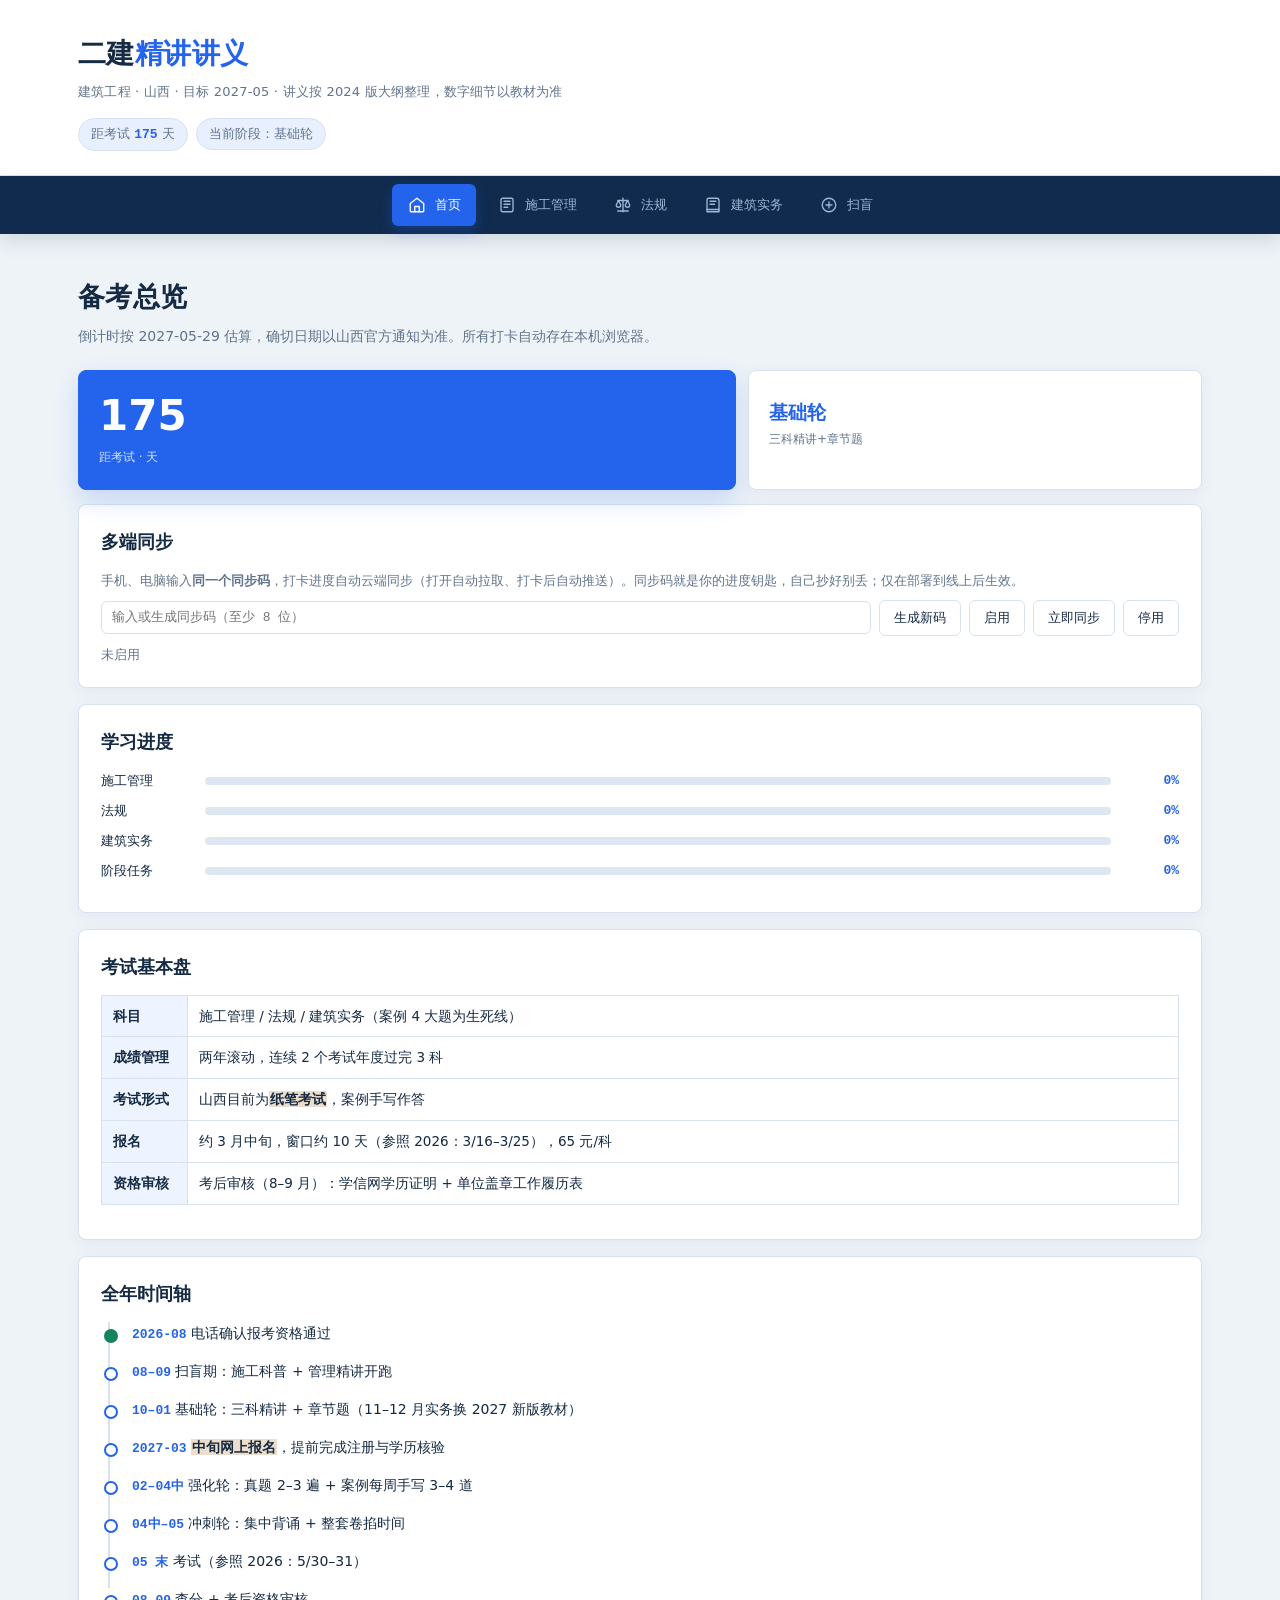
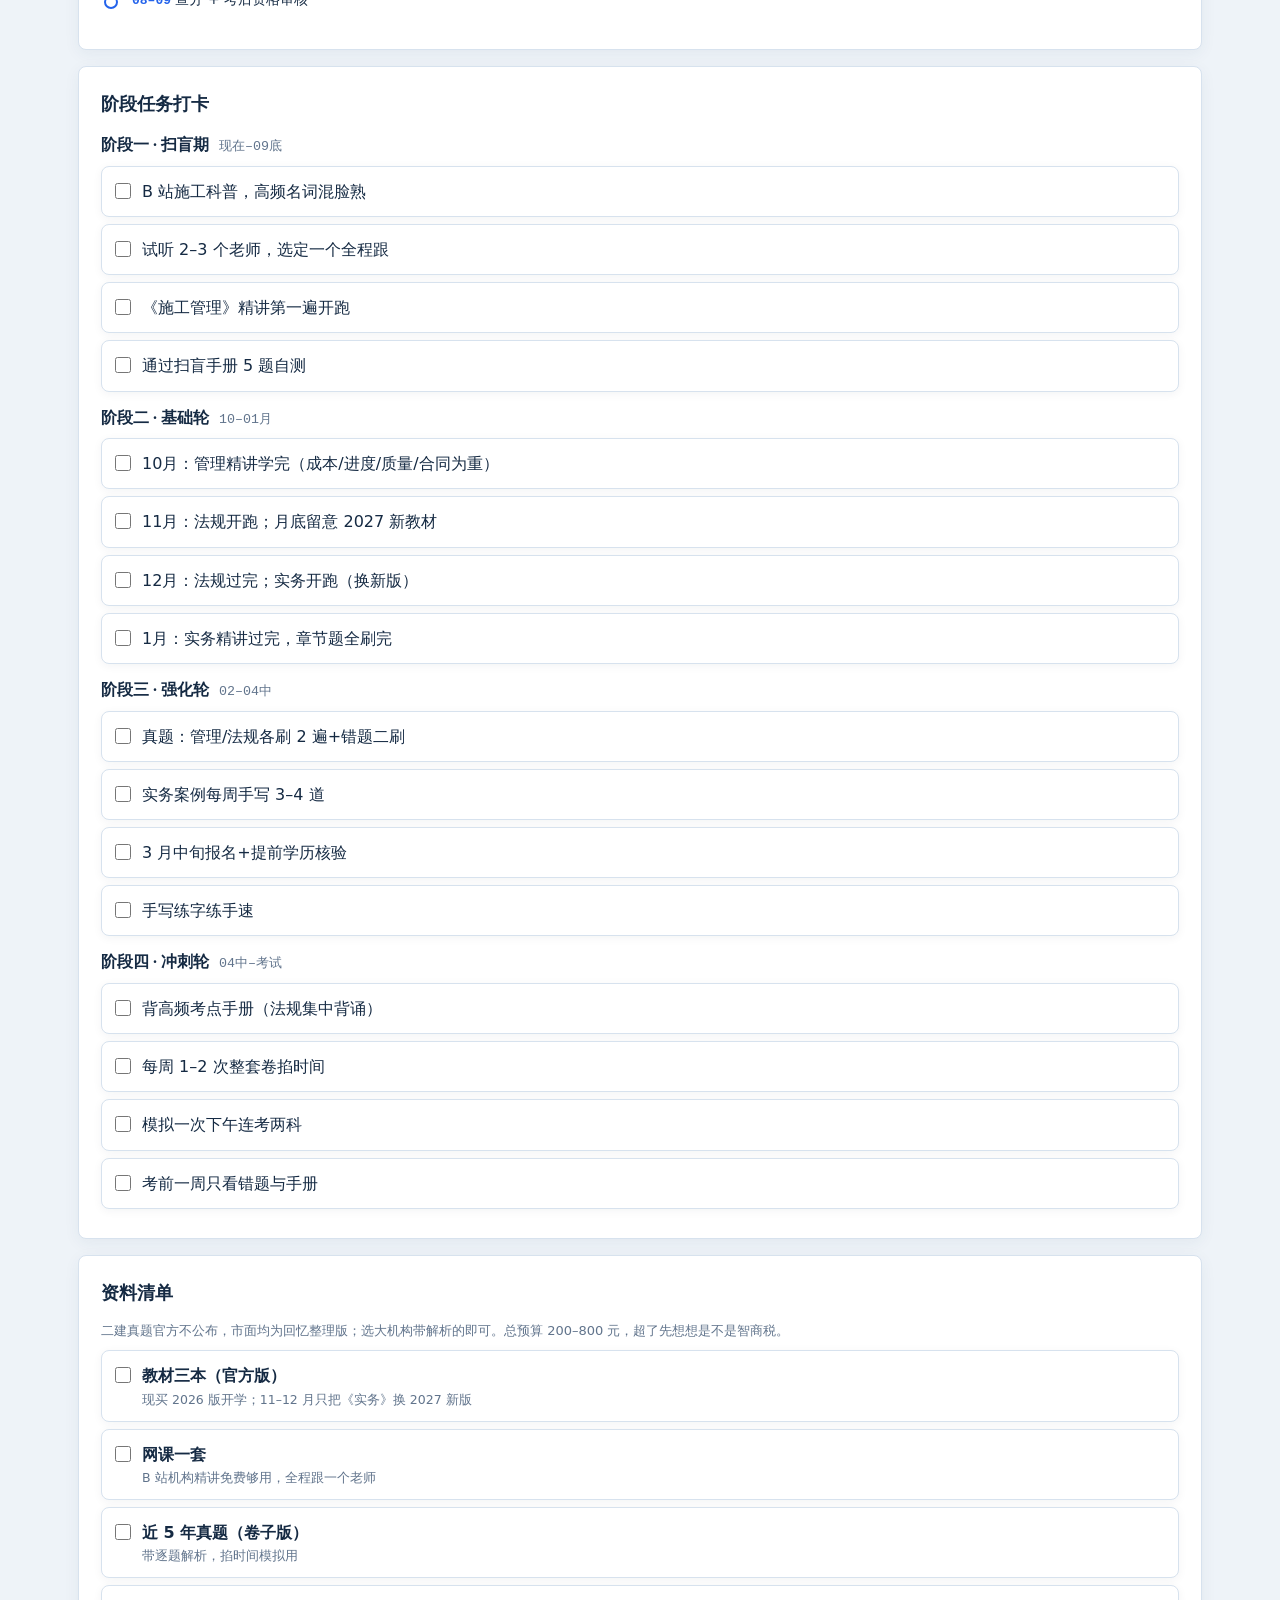
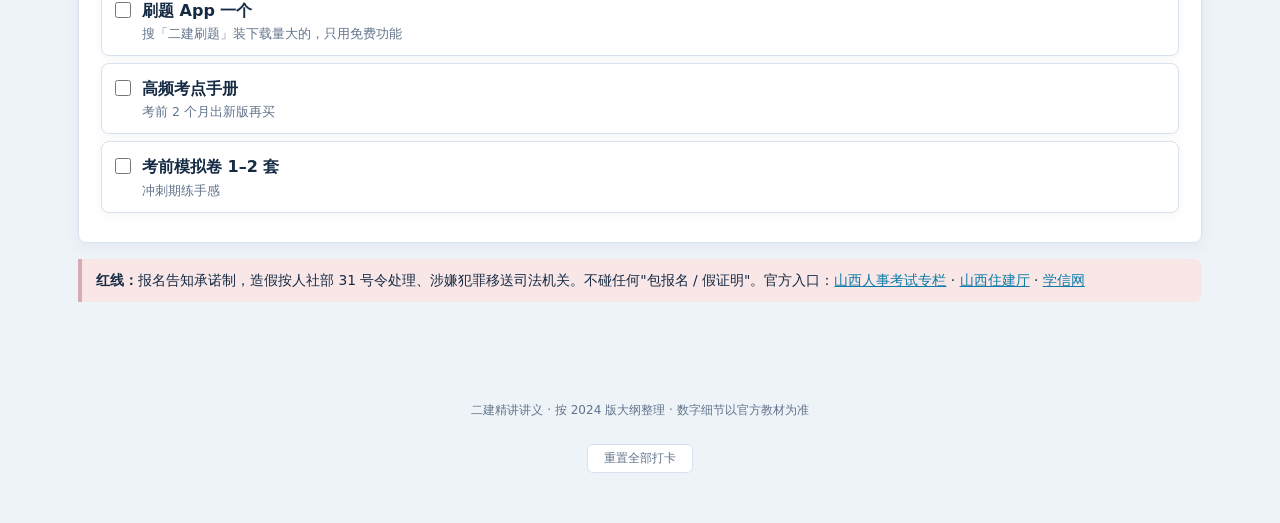
==== commit 35ba061e: "feat: add three study interface proposals" ====
--- a/site/index.html
+++ b/site/index.html
@@ -9,7 +9,7 @@
 <link rel="apple-touch-icon" href="icon.svg">
 <style>
 :root{
-  --bg:#f7f2e9;          /* 米白纸 */
+  --bg:#f7f2e9;          /* 米白纸  */
   --card:#fffdf8;
   --ink:#33302b;         /* 墨字 */
   --ink-2:#6f675c;       /* 次级 */
@@ -194,8 +194,9 @@
 .legend .l-key{border-top-color:var(--brick)}
 .legend .l-dash{border-top-style:dashed;border-top-width:2px}
 </style>
+<link rel="stylesheet" href="redesign.css">
 </head>
-<body>
+<body data-theme="atlas">
 
 <header>
   <div class="wrap">
@@ -209,11 +210,11 @@
 </header>
 
 <nav id="nav">
-  <button data-t="home" class="on"><span class="nv">首</span>首页</button>
-  <button data-t="mgmt"><span class="nv">管</span>施工管理</button>
-  <button data-t="law"><span class="nv">法</span>法规</button>
-  <button data-t="prac"><span class="nv">实</span>建筑实务</button>
-  <button data-t="base"><span class="nv">盲</span>扫盲</button>
+  <button data-t="home" class="on"><span class="nv" aria-hidden="true"><svg viewBox="0 0 24 24" fill="none" stroke="currentColor" stroke-width="1.8" stroke-linecap="round" stroke-linejoin="round"><path d="m3 10 9-7 9 7v10a1 1 0 0 1-1 1H4a1 1 0 0 1-1-1z"/><path d="M9 21v-7h6v7"/></svg></span>首页</button>
+  <button data-t="mgmt"><span class="nv" aria-hidden="true"><svg viewBox="0 0 24 24" fill="none" stroke="currentColor" stroke-width="1.8" stroke-linecap="round" stroke-linejoin="round"><rect x="4" y="3" width="16" height="18" rx="2"/><path d="M8 7h8M8 11h8M8 15h5"/></svg></span>施工管理</button>
+  <button data-t="law"><span class="nv" aria-hidden="true"><svg viewBox="0 0 24 24" fill="none" stroke="currentColor" stroke-width="1.8" stroke-linecap="round" stroke-linejoin="round"><path d="M12 3v18M5 6h14M6 6l-3 6a3 3 0 0 0 6 0zM18 6l-3 6a3 3 0 0 0 6 0zM5 20h14"/></svg></span>法规</button>
+  <button data-t="prac"><span class="nv" aria-hidden="true"><svg viewBox="0 0 24 24" fill="none" stroke="currentColor" stroke-width="1.8" stroke-linecap="round" stroke-linejoin="round"><path d="M4 21V5a2 2 0 0 1 2-2h11a3 3 0 0 1 3 3v15z"/><path d="M4 18h16M8 7h8M8 11h6"/></svg></span>建筑实务</button>
+  <button data-t="base"><span class="nv" aria-hidden="true"><svg viewBox="0 0 24 24" fill="none" stroke="currentColor" stroke-width="1.8" stroke-linecap="round" stroke-linejoin="round"><circle cx="12" cy="12" r="9"/><path d="M12 8v8M8 12h8"/></svg></span>扫盲</button>
 </nav>
 
 <main class="wrap">
@@ -1826,5 +1827,6 @@
 /* ── PWA ── */
 if(isHttp&&"serviceWorker"in navigator){navigator.serviceWorker.register("sw.js").catch(()=>{})}
 </script>
+<script src="redesign.js"></script>
 </body>
 </html>
--- a/site/redesign.css
+++ b/site/redesign.css
@@ -0,0 +1,488 @@
+/* Three visual directions for the study dashboard. The original document styles
+   remain the content baseline; these tokens reshape the shell and controls. */
+:root {
+  --ui-ease: 160ms ease-out;
+  --ui-radius: 8px;
+  --ui-radius-sm: 6px;
+  --ui-shadow: 0 10px 28px rgba(16, 35, 63, .08);
+  --ui-shadow-soft: 0 2px 10px rgba(16, 35, 63, .05);
+  --ui-font: "Noto Sans SC", "PingFang SC", "Microsoft YaHei", system-ui, sans-serif;
+  --ui-display: "Noto Sans SC", "PingFang SC", "Microsoft YaHei", system-ui, sans-serif;
+}
+
+body[data-theme="atlas"] {
+  --bg: #f4f7fb;
+  --card: #ffffff;
+  --ink: #10233f;
+  --ink-2: #5f718b;
+  --line: #dbe4ef;
+  --brick: #155eef;
+  --brick-soft: #e8f0ff;
+  --gold: #a35b00;
+  --gold-bg: #fff6df;
+  --green: #18794e;
+  --green-bg: #e7f7ee;
+  --blue: #0b7ec4;
+  --blue-bg: #e9f7ff;
+  --ui-nav: #102c52;
+  --ui-nav-muted: #9cb2cf;
+  --ui-header: #ffffff;
+  --ui-radius: 6px;
+  --ui-radius-sm: 4px;
+  --ui-shadow: 0 12px 30px rgba(16, 44, 82, .08);
+}
+
+body[data-theme="paper"] {
+  --bg: #f6f0e7;
+  --card: #fffdf8;
+  --ink: #302c27;
+  --ink-2: #756c60;
+  --line: #ded2c1;
+  --brick: #b84f31;
+  --brick-soft: #f7e2d8;
+  --gold: #8a651c;
+  --gold-bg: #fbf1d8;
+  --green: #3d795b;
+  --green-bg: #e6f0e8;
+  --blue: #35658e;
+  --blue-bg: #e8eff5;
+  --ui-nav: #fffaf2;
+  --ui-nav-muted: #85796a;
+  --ui-header: #fffaf2;
+  --ui-font: "Noto Sans SC", "PingFang SC", "Microsoft YaHei", system-ui, sans-serif;
+  --ui-display: "Noto Serif SC", "Songti SC", "SimSun", serif;
+  --ui-radius: 10px;
+  --ui-radius-sm: 7px;
+  --ui-shadow: 0 8px 22px rgba(82, 56, 28, .08);
+}
+
+body[data-theme="night"] {
+  --bg: #0d1723;
+  --card: #142435;
+  --ink: #ecf4f2;
+  --ink-2: #9eb1bd;
+  --line: #2a3d4d;
+  --brick: #39c58b;
+  --brick-soft: #123c35;
+  --gold: #e6b85a;
+  --gold-bg: #3a2d17;
+  --green: #5ed1a0;
+  --green-bg: #153a32;
+  --blue: #64c7e7;
+  --blue-bg: #123445;
+  --ui-nav: #0a131e;
+  --ui-nav-muted: #8da4b5;
+  --ui-header: #101e2d;
+  --ui-font: "Noto Sans SC", "PingFang SC", "Microsoft YaHei", system-ui, sans-serif;
+  --ui-display: "Noto Sans SC", "PingFang SC", "Microsoft YaHei", system-ui, sans-serif;
+  --ui-radius: 6px;
+  --ui-radius-sm: 4px;
+  --ui-shadow: 0 14px 34px rgba(0, 0, 0, .24);
+  --ui-shadow-soft: 0 2px 12px rgba(0, 0, 0, .18);
+}
+
+body,
+body * {
+  scrollbar-color: var(--brick) transparent;
+}
+
+body {
+  background: var(--bg);
+  color: var(--ink);
+  font-family: var(--ui-font);
+  line-height: 1.7;
+  background-image: none;
+  transition: background-color 220ms ease, color 220ms ease;
+}
+
+.wrap {
+  max-width: 1180px;
+  padding-left: 28px;
+  padding-right: 28px;
+}
+
+header {
+  background: var(--ui-header);
+  border-bottom: 1px solid var(--line);
+  padding: 25px 0 21px;
+  box-shadow: 0 1px 0 rgba(0, 0, 0, .02);
+}
+
+.brand {
+  font-family: var(--ui-display);
+  font-size: 28px;
+  letter-spacing: .02em;
+  color: var(--ink);
+}
+
+.brand b { color: var(--brick); }
+.brand-sub { color: var(--ink-2); font-size: 13px; margin-top: 3px; }
+.head-meta { gap: 8px; margin-top: 15px; }
+
+.chip {
+  border: 1px solid var(--line);
+  border-radius: 999px;
+  background: var(--brick-soft);
+  color: var(--ink-2);
+  padding: 4px 12px;
+}
+
+.chip b { color: var(--brick); }
+
+/* The theme switcher is intentionally a compact segmented control so the three
+   directions are visible without turning the page into a marketing hero. */
+.design-toolbar {
+  display: flex;
+  align-items: center;
+  justify-content: space-between;
+  gap: 18px;
+  margin-top: 22px;
+  padding-top: 16px;
+  border-top: 1px solid var(--line);
+}
+
+.design-kicker {
+  display: flex;
+  align-items: center;
+  gap: 8px;
+  color: var(--ink-2);
+  font-size: 12px;
+  letter-spacing: .08em;
+  white-space: nowrap;
+}
+
+.design-kicker::before {
+  content: "";
+  width: 8px;
+  height: 8px;
+  border-radius: 50%;
+  background: var(--brick);
+  box-shadow: 0 0 0 4px var(--brick-soft);
+}
+
+.theme-switcher {
+  display: grid;
+  grid-template-columns: repeat(3, minmax(116px, 1fr));
+  gap: 6px;
+  max-width: 510px;
+  width: 100%;
+}
+
+.theme-option {
+  display: flex;
+  align-items: center;
+  gap: 9px;
+  min-height: 44px;
+  padding: 6px 10px;
+  border: 1px solid var(--line);
+  border-radius: var(--ui-radius-sm);
+  background: transparent;
+  color: var(--ink-2);
+  cursor: pointer;
+  font: inherit;
+  text-align: left;
+  transition: background var(--ui-ease), color var(--ui-ease), border-color var(--ui-ease), transform var(--ui-ease);
+}
+
+.theme-option:hover { border-color: var(--brick); color: var(--ink); transform: translateY(-1px); }
+.theme-option.is-active { background: var(--brick-soft); border-color: var(--brick); color: var(--ink); }
+.theme-option b { display: block; font: 600 11px/1.2 var(--ui-font); color: var(--brick); letter-spacing: .08em; }
+.theme-option small { display: block; font-size: 12px; margin-top: 2px; white-space: nowrap; }
+.theme-swatch { width: 20px; height: 20px; border-radius: 50%; flex: none; border: 2px solid var(--card); box-shadow: 0 0 0 1px var(--line); }
+.theme-swatch.atlas { background: #155eef; }
+.theme-swatch.paper { background: #b84f31; }
+.theme-swatch.night { background: #39c58b; }
+
+nav {
+  position: sticky;
+  top: 0;
+  bottom: auto;
+  z-index: 90;
+  justify-content: center;
+  gap: 6px;
+  padding: 8px 16px;
+  background: var(--ui-nav);
+  border: 0;
+  box-shadow: 0 8px 18px rgba(12, 34, 61, .12);
+}
+
+nav button {
+  flex: 0 1 auto;
+  max-width: none;
+  flex-direction: row;
+  gap: 8px;
+  padding: 10px 14px;
+  border: 1px solid transparent;
+  border-radius: var(--ui-radius-sm);
+  color: var(--ui-nav-muted);
+  font-family: var(--ui-font);
+  font-size: 13px;
+  transition: background var(--ui-ease), color var(--ui-ease), border-color var(--ui-ease), transform var(--ui-ease);
+}
+
+nav button:hover { color: #fff; background: rgba(255, 255, 255, .08); transform: translateY(-1px); }
+nav button.on { color: #fff; background: var(--brick); box-shadow: 0 5px 14px color-mix(in srgb, var(--brick) 30%, transparent); }
+nav button .nv { display: inline-flex; align-items: center; justify-content: center; width: 20px; height: 20px; border: 0; font-family: var(--ui-font); font-size: 0; }
+nav button .nv svg { width: 18px; height: 18px; display: block; }
+nav button.on .nv { border: 0; }
+
+main section { padding: 34px 0 60px; }
+main section.on { animation: ui-fade .24s ease-out; }
+@keyframes ui-fade { from { opacity: 0; transform: translateY(5px); } to { opacity: 1; transform: translateY(0); } }
+h2.page-title { font-family: var(--ui-display); color: var(--ink); font-size: 27px; letter-spacing: .01em; margin: 2px 0 5px; }
+.page-lede { max-width: 760px; color: var(--ink-2); font-size: 14px; margin-bottom: 22px; }
+
+.card,
+details.lec,
+.hero-cell,
+.term,
+.ck,
+.numcard div,
+.svgwrap {
+  background: var(--card);
+  border-color: var(--line);
+  border-radius: var(--ui-radius);
+  box-shadow: var(--ui-shadow-soft);
+}
+
+.card { padding: 22px; margin-bottom: 16px; box-shadow: var(--ui-shadow-soft); }
+.card h3 { font-family: var(--ui-display); color: var(--ink); font-size: 18px; margin-bottom: 12px; }
+.hero-cell { padding: 20px; text-align: left; }
+.hero-cell b { color: var(--brick); font-family: var(--ui-display); font-size: 42px; }
+.hero-cell span, .dim { color: var(--ink-2); }
+
+.bar { background: color-mix(in srgb, var(--line) 70%, var(--bg)); height: 8px; border-radius: 999px; }
+.bar > i { background: var(--brick); border-radius: 999px; }
+.bar-row { grid-template-columns: 92px 1fr 56px; gap: 12px; font-size: 13px; }
+.bar-row .pct { color: var(--brick); }
+
+table { font-size: 13.5px; }
+th, td { border-color: var(--line); padding: 9px 11px; }
+th { background: color-mix(in srgb, var(--brick-soft) 75%, var(--card)); color: var(--ink); }
+td { background: var(--card); }
+a { color: var(--blue); }
+mark { background: color-mix(in srgb, var(--gold) 20%, transparent); }
+
+.ck { padding: 11px 13px; margin: 7px 0; transition: border-color var(--ui-ease), transform var(--ui-ease), background var(--ui-ease); }
+.ck:hover { border-color: var(--brick); transform: translateX(2px); }
+.ck.done { background: var(--green-bg); border-color: color-mix(in srgb, var(--green) 35%, var(--line)); }
+.lec-no { color: var(--brick); font-family: var(--ui-display); }
+.lec-t b, .lec-body h4, .lec-body h5 { color: var(--ink); }
+.lec-stars { color: var(--gold); }
+details[open] > summary { border-bottom-color: var(--line); }
+.lec-body h4 { border-left-color: var(--brick); }
+.kp { background: var(--brick-soft); border-color: var(--brick); }
+.memo, .quiz, .note { background: var(--gold-bg); border-color: color-mix(in srgb, var(--gold) 40%, var(--line)); color: var(--ink); }
+.formula { background: var(--blue-bg); color: var(--blue); }
+.trap, .note.warn { background: color-mix(in srgb, #d14949 13%, var(--card)); border-color: color-mix(in srgb, #d14949 35%, var(--line)); }
+.example > .ex-q { background: color-mix(in srgb, var(--brick-soft) 60%, var(--card)); }
+.example, .example > .ex-a { border-color: var(--line); }
+.sync-btn, #sync-input { background: var(--card); color: var(--ink); border-color: var(--line); border-radius: var(--ui-radius-sm); }
+.sync-btn:hover { border-color: var(--brick); color: var(--brick); }
+footer { color: var(--ink-2); }
+footer button { color: var(--ink-2); border-color: var(--line); background: var(--card); border-radius: var(--ui-radius-sm); }
+
+body[data-theme="paper"] header { background: var(--ui-header); }
+body[data-theme="paper"] nav { background: var(--ui-nav); border-bottom: 1px solid var(--line); box-shadow: 0 4px 15px rgba(82, 56, 28, .08); }
+body[data-theme="paper"] nav button { color: var(--ui-nav-muted); }
+body[data-theme="paper"] nav button:hover { color: var(--brick); background: var(--brick-soft); }
+body[data-theme="paper"] nav button.on { color: var(--brick); background: var(--brick-soft); box-shadow: none; }
+body[data-theme="paper"] .card { box-shadow: 0 4px 14px rgba(82, 56, 28, .06); }
+body[data-theme="paper"] .card h3, body[data-theme="paper"] h2.page-title, body[data-theme="paper"] .lec-no { letter-spacing: .04em; }
+body[data-theme="paper"] .design-toolbar { border-top-style: dashed; }
+
+body[data-theme="night"] header { border-bottom-color: var(--line); box-shadow: 0 8px 26px rgba(0, 0, 0, .16); }
+body[data-theme="night"] nav { box-shadow: 8px 0 28px rgba(0, 0, 0, .2); }
+body[data-theme="night"] nav button:hover { background: #183247; }
+body[data-theme="night"] nav button.on { color: #071a16; box-shadow: 0 8px 18px rgba(57, 197, 139, .2); }
+body[data-theme="night"] .card,
+body[data-theme="night"] details.lec,
+body[data-theme="night"] .hero-cell,
+body[data-theme="night"] .term,
+body[data-theme="night"] .ck,
+body[data-theme="night"] .numcard div,
+body[data-theme="night"] .svgwrap { box-shadow: var(--ui-shadow-soft); }
+body[data-theme="night"] th { color: var(--ink); }
+body[data-theme="night"] .theme-option.is-active { color: var(--ink); }
+body[data-theme="night"] .trap, body[data-theme="night"] .note.warn { background: #3d252b; }
+
+/* Night mode uses a true desktop sidebar to create a calmer reading column. */
+@media (min-width: 1040px) {
+  body[data-theme="night"] { padding-left: 224px; }
+  body[data-theme="night"] nav { position: fixed; inset: 0 auto 0 0; width: 224px; height: 100vh; display: flex; flex-direction: column; align-items: stretch; justify-content: flex-start; gap: 8px; padding: 28px 18px; }
+  body[data-theme="night"] nav::before { content: "学习导航"; color: var(--ink); font: 600 13px/1.2 var(--ui-font); letter-spacing: .12em; padding: 2px 12px 18px; border-bottom: 1px solid var(--line); margin-bottom: 8px; }
+  body[data-theme="night"] nav button { width: 100%; justify-content: flex-start; padding: 12px 13px; }
+  body[data-theme="night"] header .wrap, body[data-theme="night"] main.wrap, body[data-theme="night"] footer { max-width: 1220px; }
+}
+
+@media (max-width: 819px) {
+  body { padding-bottom: calc(72px + env(safe-area-inset-bottom)); }
+  .wrap { padding-left: 16px; padding-right: 16px; }
+  header { padding: 20px 0 16px; }
+  .brand { font-size: 24px; }
+  .design-toolbar { align-items: stretch; flex-direction: column; gap: 11px; margin-top: 18px; padding-top: 13px; }
+  .theme-switcher { max-width: none; }
+  .theme-option { min-height: 42px; padding: 5px 7px; gap: 6px; }
+  .theme-option small { font-size: 11px; }
+  nav { position: fixed; left: 0; right: 0; bottom: 0; top: auto; padding: 7px 4px calc(7px + env(safe-area-inset-bottom)); gap: 0; border-top: 1px solid var(--line); box-shadow: 0 -8px 20px rgba(12, 34, 61, .12); }
+  nav button { flex: 1; flex-direction: column; gap: 2px; padding: 6px 2px 4px; border-radius: 5px; font-size: 10.5px; }
+  nav button .nv { width: 22px; height: 22px; }
+  nav button .nv svg { width: 19px; height: 19px; }
+  main section { padding-top: 25px; }
+  h2.page-title { font-size: 23px; }
+  .card { padding: 17px; }
+  .hero-cell { padding: 16px; }
+  .hero-cell b { font-size: 34px; }
+  .bar-row { grid-template-columns: 70px 1fr 47px; gap: 8px; }
+}
+
+@media (prefers-reduced-motion: reduce) {
+  *, *::before, *::after { animation-duration: .01ms !important; transition-duration: .01ms !important; }
+}
+
+/* Refined proposal directions. Each direction changes composition and component
+   density, so the variants can be evaluated as layouts rather than recolors. */
+body[data-theme="atlas"] {
+  --bg: #eef3f8;
+  --card: #ffffff;
+  --ink: #152a43;
+  --ink-2: #61748c;
+  --line: #d7e2ee;
+  --brick: #2463eb;
+  --brick-soft: #e8f0ff;
+  --gold: #a15d00;
+  --gold-bg: #fff5dc;
+  --green: #16835b;
+  --green-bg: #e4f6ed;
+  --blue: #0c7ba8;
+  --blue-bg: #e5f6fc;
+  --ui-nav: #102b4d;
+  --ui-nav-muted: #9cb6d4;
+  --ui-header: #ffffff;
+  --ui-radius: 8px;
+  --ui-radius-sm: 6px;
+}
+body[data-theme="atlas"] header { padding: 30px 0 24px; }
+body[data-theme="atlas"] .brand { font-family: var(--ui-font); font-weight: 700; letter-spacing: .015em; }
+body[data-theme="atlas"] .brand-sub { letter-spacing: .015em; }
+body[data-theme="atlas"] main section { padding-top: 38px; }
+body[data-theme="atlas"] .dash-hero { grid-template-columns: 1.45fr 1fr; }
+body[data-theme="atlas"] .hero-cell:first-child { background: #2463eb; border-color: #2463eb; color: #fff; box-shadow: 0 10px 24px rgba(36, 99, 235, .2); }
+body[data-theme="atlas"] .hero-cell:first-child b,
+body[data-theme="atlas"] .hero-cell:first-child span { color: #fff; }
+body[data-theme="atlas"] .hero-cell:first-child span { opacity: .82; }
+body[data-theme="atlas"] .card,
+body[data-theme="atlas"] details.lec,
+body[data-theme="atlas"] .hero-cell { box-shadow: 0 4px 16px rgba(28, 61, 98, .06); }
+body[data-theme="atlas"] details.lec > summary:hover { background: #f7faff; }
+body[data-theme="atlas"] .lec-no { font-family: var(--ui-font); font-size: 18px; }
+body[data-theme="atlas"] .lec-body h4 { border-left-width: 3px; }
+body[data-theme="atlas"] .card h3 { font-family: var(--ui-font); font-weight: 700; }
+
+body[data-theme="paper"] {
+  --bg: #f4eee4;
+  --card: #fffdf8;
+  --ink: #322d28;
+  --ink-2: #786e61;
+  --line: #d9cbbb;
+  --brick: #ae4d31;
+  --brick-soft: #f4e0d7;
+  --gold: #89631a;
+  --gold-bg: #fbf0d3;
+  --green: #397457;
+  --green-bg: #e4eee6;
+  --blue: #416b91;
+  --blue-bg: #e7eef4;
+  --ui-nav: #f4eee4;
+  --ui-nav-muted: #796e61;
+  --ui-header: #fbf7ef;
+  --ui-radius: 2px;
+  --ui-radius-sm: 2px;
+  --ui-shadow: none;
+  --ui-shadow-soft: none;
+}
+body[data-theme="paper"] header { padding: 28px 0 20px; border-bottom: 2px solid var(--brick); box-shadow: none; }
+body[data-theme="paper"] .brand { font-family: var(--ui-display); font-weight: 700; letter-spacing: .08em; }
+body[data-theme="paper"] .brand-sub { font-family: var(--ui-display); font-size: 12px; }
+body[data-theme="paper"] nav { position: sticky; top: 0; padding: 0 16px; justify-content: flex-start; gap: 0; }
+body[data-theme="paper"] nav button { padding: 13px 16px 11px; border-radius: 0; border-bottom: 2px solid transparent; }
+body[data-theme="paper"] nav button .nv { color: currentColor; }
+body[data-theme="paper"] nav button:hover { transform: none; background: transparent; border-bottom-color: var(--brick-soft); }
+body[data-theme="paper"] nav button.on { border-bottom-color: var(--brick); background: transparent; }
+body[data-theme="paper"] main section { max-width: 930px; margin: 0 auto; padding-top: 42px; }
+body[data-theme="paper"] h2.page-title { font-size: 30px; letter-spacing: .07em; }
+body[data-theme="paper"] .page-lede { font-family: var(--ui-display); font-size: 14px; }
+body[data-theme="paper"] .card { padding: 24px 0; border: 0; border-top: 1px solid var(--line); border-radius: 0; background: transparent; }
+body[data-theme="paper"] .card:last-child { border-bottom: 1px solid var(--line); }
+body[data-theme="paper"] .card h3 { font-family: var(--ui-display); font-size: 20px; letter-spacing: .06em; }
+body[data-theme="paper"] .dash-hero { grid-template-columns: 1fr 1fr; gap: 0; border-top: 1px solid var(--line); border-bottom: 1px solid var(--line); }
+body[data-theme="paper"] .hero-cell { border: 0; border-right: 1px solid var(--line); border-radius: 0; background: var(--card); box-shadow: none; padding: 24px 18px; }
+body[data-theme="paper"] .hero-cell:last-child { border-right: 0; }
+body[data-theme="paper"] .hero-cell b { font-family: var(--ui-display); }
+body[data-theme="paper"] details.lec { border: 0; border-top: 1px solid var(--line); border-radius: 0; box-shadow: none; background: transparent; }
+body[data-theme="paper"] details.lec:last-of-type { border-bottom: 1px solid var(--line); }
+body[data-theme="paper"] details.lec > summary { padding: 17px 2px; }
+body[data-theme="paper"] details.lec > summary:hover { background: rgba(255, 253, 248, .5); }
+body[data-theme="paper"] .lec-no { font-size: 26px; }
+body[data-theme="paper"] .lec-body { padding-left: 48px; padding-right: 0; }
+body[data-theme="paper"] .term, body[data-theme="paper"] .ck, body[data-theme="paper"] .numcard div { border-radius: 0; box-shadow: none; }
+body[data-theme="paper"] table { font-family: var(--ui-display); }
+body[data-theme="paper"] th { background: #eee4d5; }
+body[data-theme="paper"] .kp { border-left-width: 3px; border-radius: 0; }
+
+body[data-theme="night"] {
+  --bg: #0b1420;
+  --card: #111f2e;
+  --ink: #eaf4f2;
+  --ink-2: #9bb0bd;
+  --line: #263b4d;
+  --brick: #42d39a;
+  --brick-soft: #123c34;
+  --gold: #e9bb63;
+  --gold-bg: #332916;
+  --green: #67d6a8;
+  --green-bg: #153c32;
+  --blue: #72cceb;
+  --blue-bg: #123548;
+  --ui-nav: #09121d;
+  --ui-nav-muted: #8fa8b8;
+  --ui-header: #0f1c2a;
+  --ui-radius: 6px;
+  --ui-radius-sm: 4px;
+  --ui-shadow: none;
+  --ui-shadow-soft: none;
+}
+body[data-theme="night"] header { padding: 28px 0 22px; box-shadow: none; }
+body[data-theme="night"] .brand { font-family: var(--ui-font); font-weight: 700; letter-spacing: .015em; }
+body[data-theme="night"] nav { border-right: 1px solid var(--line); }
+body[data-theme="night"] main section { padding-top: 38px; }
+body[data-theme="night"] h2.page-title { font-size: 27px; }
+body[data-theme="night"] .card,
+body[data-theme="night"] details.lec,
+body[data-theme="night"] .hero-cell,
+body[data-theme="night"] .term,
+body[data-theme="night"] .ck,
+body[data-theme="night"] .numcard div,
+body[data-theme="night"] .svgwrap { border-color: var(--line); box-shadow: none; }
+body[data-theme="night"] .hero-cell:first-child { background: #153d34; border-color: #2d8065; }
+body[data-theme="night"] .hero-cell:first-child b { color: var(--brick); }
+body[data-theme="night"] .card h3 { color: var(--ink); }
+body[data-theme="night"] details.lec > summary:hover { background: #172c3e; }
+body[data-theme="night"] .lec-no { font-family: var(--ui-font); font-size: 18px; }
+body[data-theme="night"] th { background: #1a3042; }
+body[data-theme="night"] td { background: #111f2e; }
+body[data-theme="night"] .ck:hover { background: #172c3e; }
+body[data-theme="night"] .bar { background: #233849; }
+body[data-theme="night"] .bar > i { background: var(--brick); }
+body[data-theme="night"] .kp { background: #123c34; }
+body[data-theme="night"] .memo, body[data-theme="night"] .quiz, body[data-theme="night"] .note { background: #332916; }
+body[data-theme="night"] .formula { background: #123548; }
+body[data-theme="night"] footer button { background: transparent; }
+
+@media (max-width: 819px) {
+  body[data-theme="paper"] nav { padding: 6px 4px calc(6px + env(safe-area-inset-bottom)); }
+  body[data-theme="paper"] nav button { padding: 6px 2px 4px; border-bottom: 0; }
+  body[data-theme="paper"] nav button.on { background: var(--brick-soft); }
+  body[data-theme="paper"] main section { padding-top: 27px; }
+  body[data-theme="paper"] .lec-body { padding-left: 16px; }
+}
